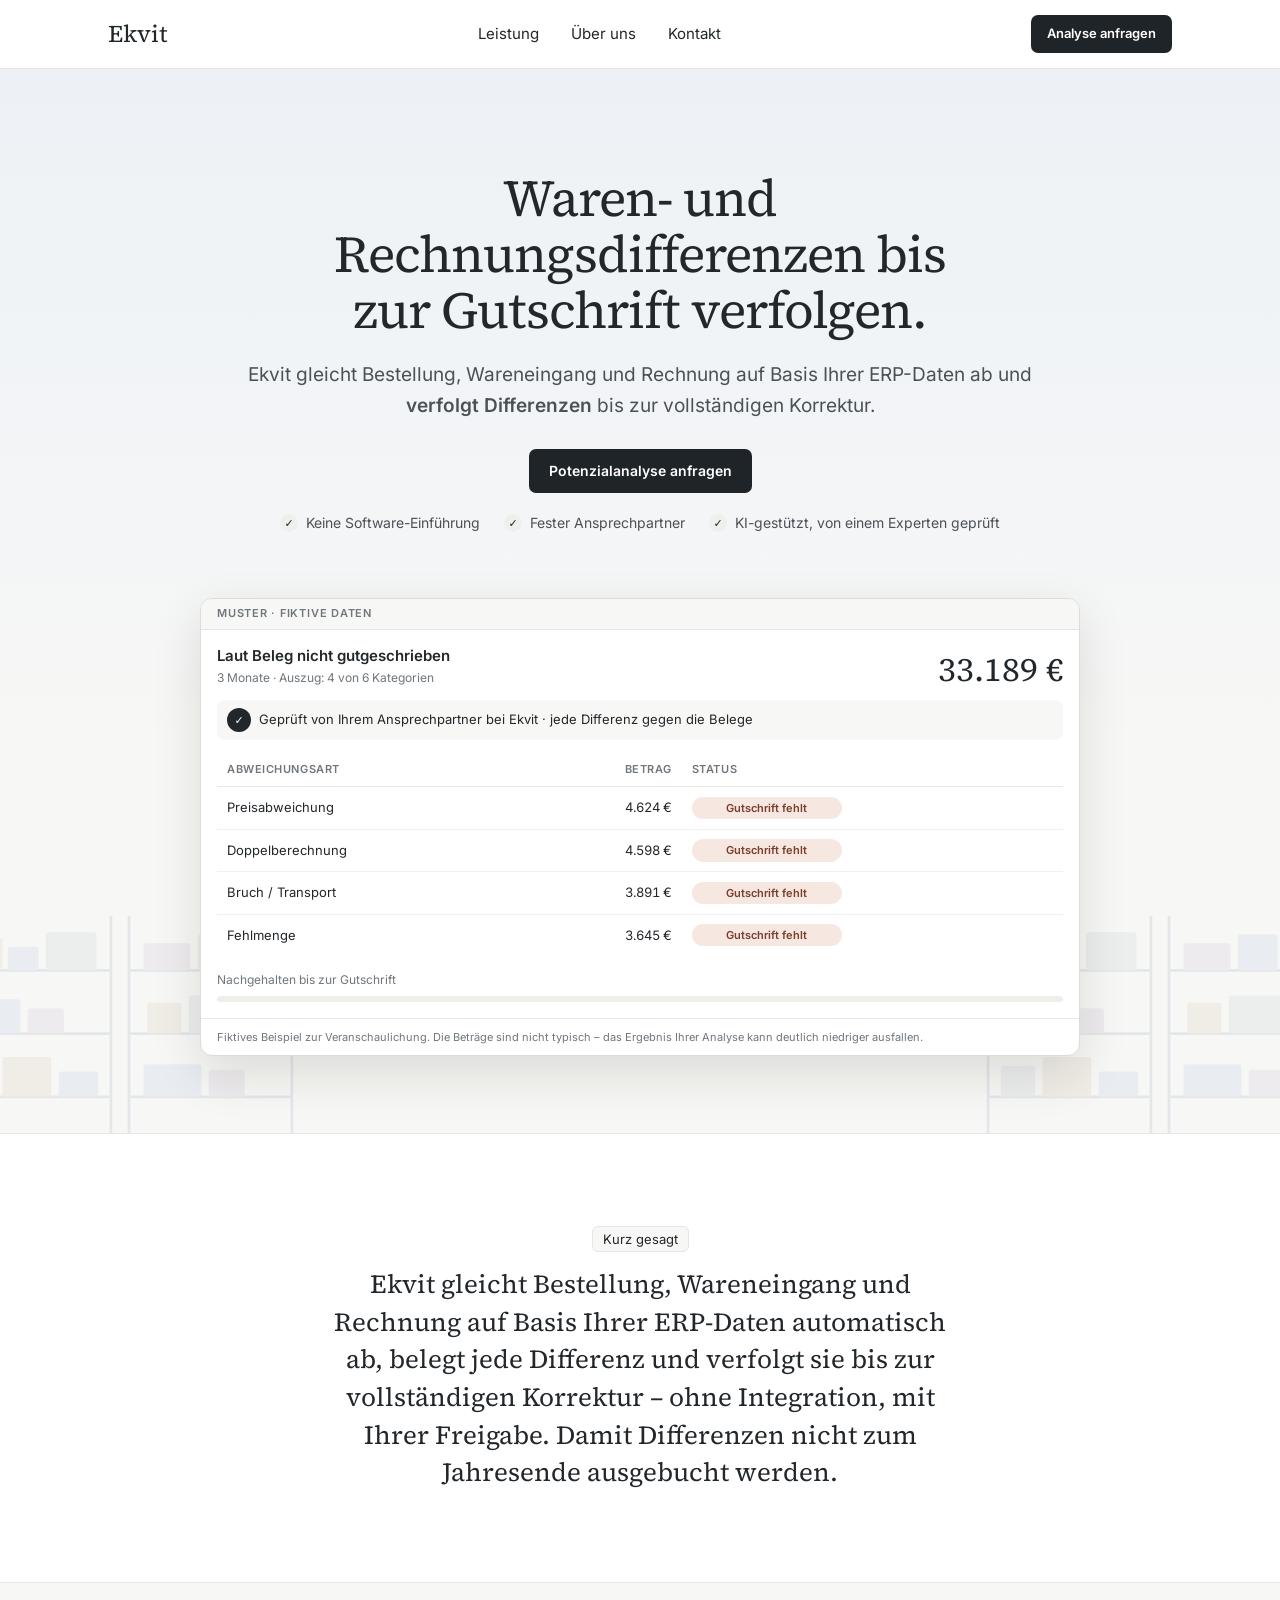
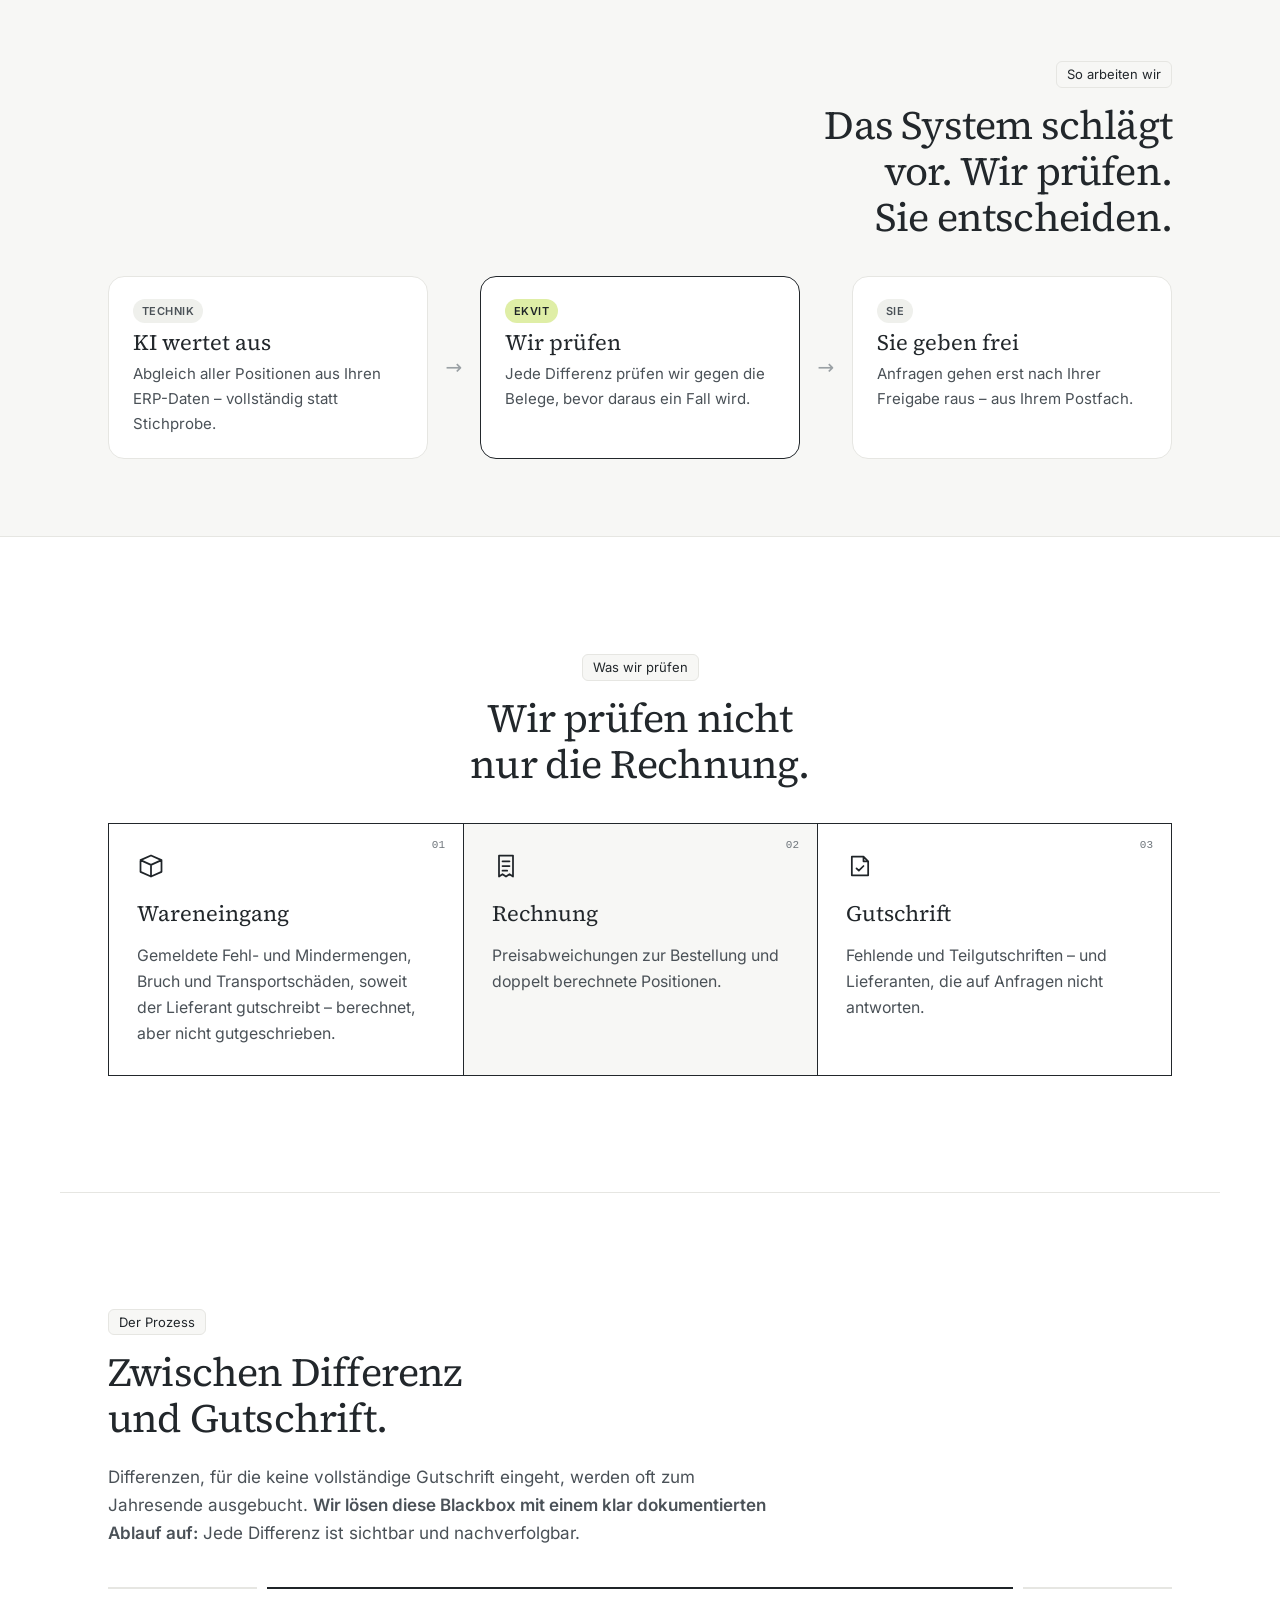
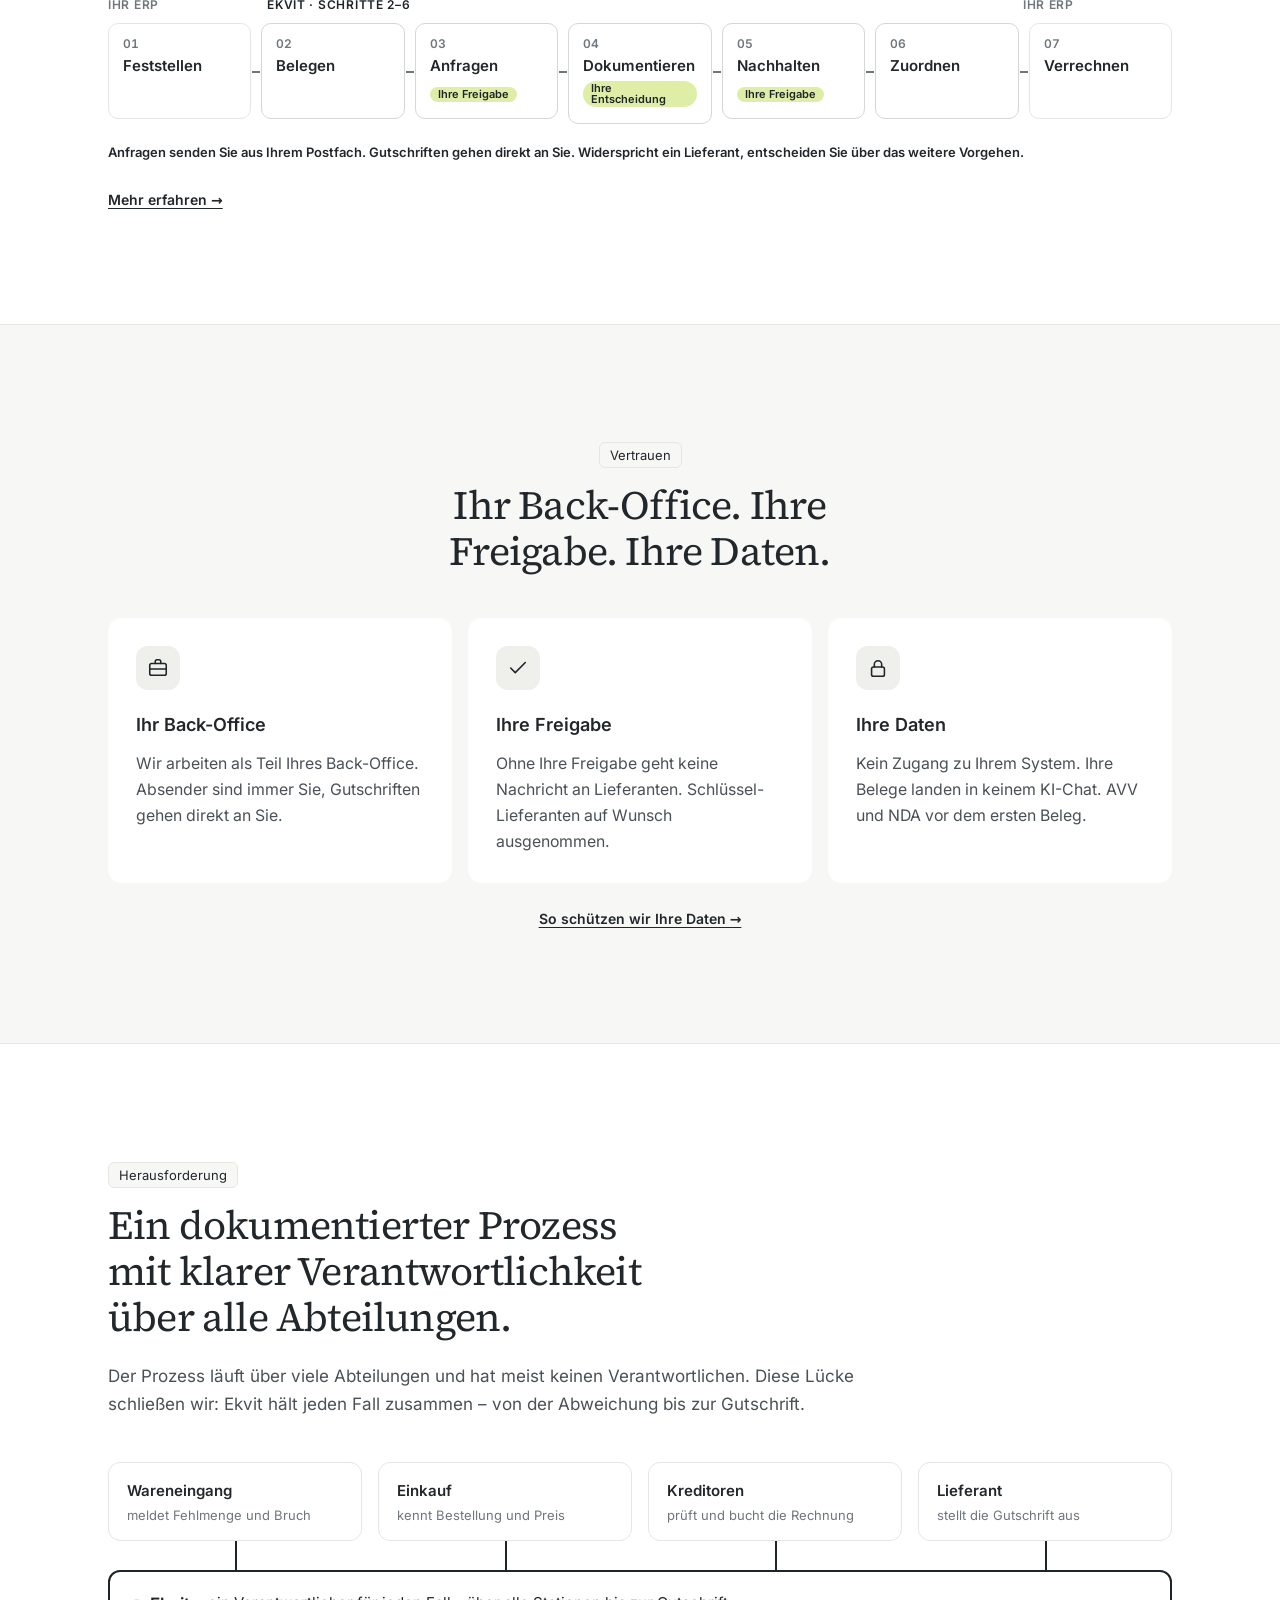
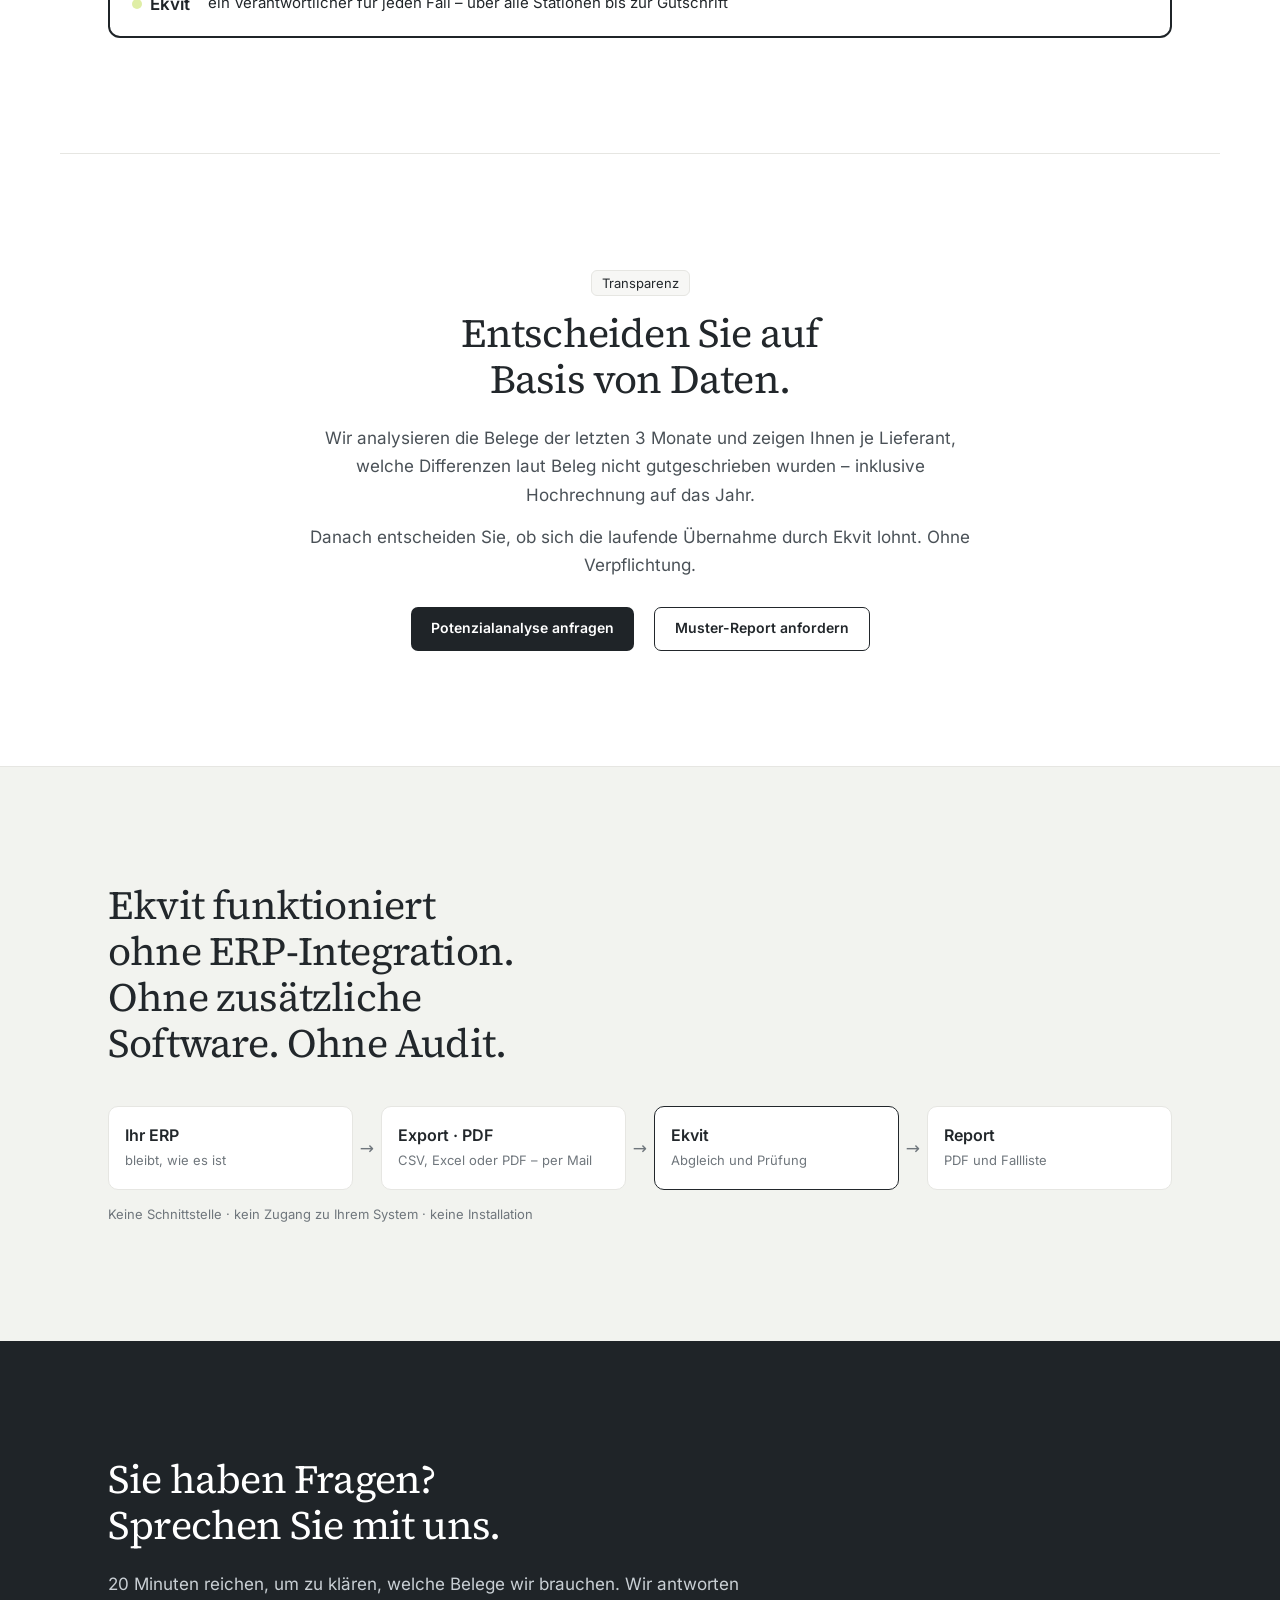
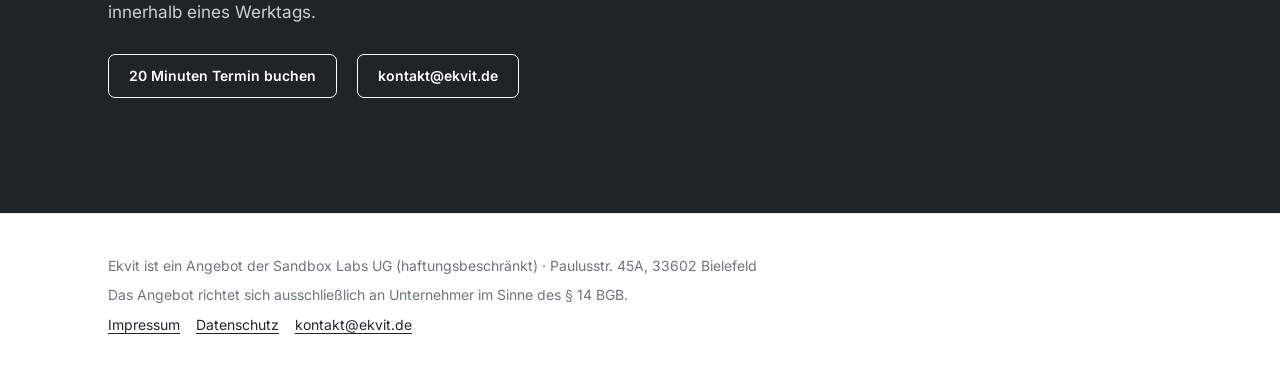
==== index.html @ 45a28a8a "Veröffentlichung F-2710-W1 (Quelle regress 69b928b)" ====
<!doctype html>
<html lang="de"><head><meta charset="utf-8"><meta name="viewport" content="width=device-width,initial-scale=1">
<title>Ekvit – Waren- und Rechnungsdifferenzen bis zur Gutschrift verfolgen</title><meta name="description" content="Service für Groß- und Fachhändler: Abgleich von Bestellung, Wareneingang und Rechnung auf Basis Ihrer ERP-Daten – jede Differenz geprüft und verfolgt bis zur vollständigen Korrektur."><meta name="robots" content="index, follow">
<!-- Website final (rg-43) · erzeugt von web/design_export.py aus dem Design-Canvas – nicht von Hand -->
<link rel="stylesheet" href="design.css"><link rel="stylesheet" href="seite-index.css">
</head><body>
<div class="seite">
<header class="kopf"><div class="breite kopf-innen"><a class="wortmarke"  aria-label="Ekvit Startseite" href="index.html">Ekvit</a><nav class="nav" aria-label="Hauptnavigation"><a href="produkt.html">Leistung</a><a href="ueber-uns.html">Über uns</a><a href="kontakt.html">Kontakt</a></nav><a class="k k--primaer k--klein" href="anfrage.html">Analyse anfragen</a></div></header>
<main>
<section class="hero zentriert mit-bild-unten"><div class="breite"><h1>Waren- und Rechnungsdifferenzen bis zur Gutschrift verfolgen.</h1><p class="lead">Ekvit gleicht Bestellung, Wareneingang und Rechnung auf Basis Ihrer ERP-Daten ab und <strong>verfolgt Differenzen</strong> bis zur vollständigen Korrektur.</p><div class="knoepfe"><a class="k k--primaer" href="anfrage.html">Potenzialanalyse anfragen</a></div><ul class="hero-haken"><li>Keine Software-Einführung</li><li>Fester Ansprechpartner</li><li>KI-gestützt, von einem Experten geprüft</li></ul></div><div class="breite"><div class="buehne-unten"><figure class="mu sa" aria-label="Animiertes Beispiel: gefundene Differenzen werden bis zur Gutschrift verfolgt (Muster, fiktive Daten)"><div class="mu-band">Muster · fiktive Daten</div><div class="mu-inhalt"><div class="mu-kopf"><div><strong>Laut Beleg nicht gutgeschrieben</strong><small>3 Monate · Auszug: 4 von 6 Kategorien</small></div><b class="mu-summe">33.189 €</b></div><p class="sa-team"><i aria-hidden="true">✓</i>Geprüft von Ihrem Ansprechpartner bei Ekvit · jede Differenz gegen die Belege</p><div class="mu-tab"><table><thead><tr><th>Abweichungsart</th><th class="z">Betrag</th><th>Status</th></tr></thead><tbody><tr><td>Preisabweichung</td><td class="z">4.624 €</td><td class="sa-st"><span class="pill pill--offen">Gutschrift fehlt</span><span class="pill pill--neutral sa-b1">angefragt</span><span class="pill pill--ok sa-c1">gutgeschrieben</span></td></tr><tr><td>Doppelberechnung</td><td class="z">4.598 €</td><td class="sa-st"><span class="pill pill--offen">Gutschrift fehlt</span><span class="pill pill--neutral sa-b2">angefragt</span><span class="pill pill--mittel sa-c2">Teilgutschrift</span></td></tr><tr><td>Bruch / Transport</td><td class="z">3.891 €</td><td class="sa-st"><span class="pill pill--offen">Gutschrift fehlt</span><span class="pill pill--neutral sa-b3">angefragt</span><span class="pill pill--ok sa-c3">gutgeschrieben</span></td></tr><tr><td>Fehlmenge</td><td class="z">3.645 €</td><td class="sa-st"><span class="pill pill--offen">Gutschrift fehlt</span><span class="pill pill--neutral sa-b4">angefragt</span><span class="pill pill--neutral sa-c4">Nachfrage läuft</span></td></tr></tbody></table></div><div class="sa-fort"><span class="sa-fort-l">Nachgehalten bis zur Gutschrift</span><div class="sa-balken" aria-hidden="true"><span></span></div></div></div><p class="mu-m">Fiktives Beispiel zur Veranschaulichung. Die Beträge sind nicht typisch – das Ergebnis Ihrer Analyse kann deutlich niedriger ausfallen.</p></figure></div></div></section>
<section class="sek sek--hell" id="kurz"><div class="breite kopf-mitte"><p class="eyebrow">Kurz gesagt</p><p class="satz-text">Ekvit gleicht Bestellung, Wareneingang und Rechnung auf Basis Ihrer ERP-Daten automatisch ab, belegt jede Differenz und verfolgt sie bis zur vollständigen Korrektur – ohne Integration, mit Ihrer Freigabe. Damit Differenzen nicht zum Jahresende ausgebucht werden.</p></div></section>

<section class="sek sek--grau" id="so-arbeiten"><div class="breite"><div class="kopf-rechts"><p class="eyebrow">So arbeiten wir</p><h2>Das System schlägt vor. Wir prüfen. Sie entscheiden.</h2></div><ol class="sw"><li class="sw-k"><span class="sw-tag">Technik</span><b>KI wertet aus</b><p>Abgleich aller Positionen aus Ihren ERP-Daten – vollständig statt Stichprobe.</p></li><li class="sw-pf" aria-hidden="true">→</li><li class="sw-k sw-k--team"><span class="sw-tag sw-tag--lime">Ekvit</span><b>Wir prüfen</b><p>Jede Differenz prüfen wir gegen die Belege, bevor daraus ein Fall wird.</p></li><li class="sw-pf" aria-hidden="true">→</li><li class="sw-k"><span class="sw-tag">Sie</span><b>Sie geben frei</b><p>Anfragen gehen erst nach Ihrer Freigabe raus – aus Ihrem Postfach.</p></li></ol></div></section>

<section class="sek sek--hell" id="leistungen"><div class="breite"><div class="kopf-mitte"><p class="eyebrow">Was wir prüfen</p><h2>Wir prüfen nicht nur die Rechnung.</h2></div><div class="karten karten--3 karten--raster"><div class="karte"><span class="k-code">01</span><svg class="k-icon" viewBox="0 0 24 24" aria-hidden="true" fill="none" stroke="currentColor" stroke-width="1.5" stroke-linejoin="round" stroke-linecap="round"><path d="M3 7l9-4 9 4v10l-9 4-9-4z M3 7l9 4 9-4 M12 11v10"></path></svg><h3>Wareneingang</h3><p>Gemeldete Fehl- und Mindermengen, Bruch und Transportschäden, soweit der Lieferant gutschreibt – berechnet, aber nicht gutgeschrieben.</p></div><div class="karte"><span class="k-code">02</span><svg class="k-icon" viewBox="0 0 24 24" aria-hidden="true" fill="none" stroke="currentColor" stroke-width="1.5" stroke-linejoin="round" stroke-linecap="round"><path d="M6 3h12v18l-3-2-3 2-3-2-3 2z M9 8h6 M9 12h6 M9 16h4"></path></svg><h3>Rechnung</h3><p>Preisabweichungen zur Bestellung und doppelt berechnete Positionen.</p></div><div class="karte"><span class="k-code">03</span><svg class="k-icon" viewBox="0 0 24 24" aria-hidden="true" fill="none" stroke="currentColor" stroke-width="1.5" stroke-linejoin="round" stroke-linecap="round"><path d="M5 4h10l4 4v12H5z M15 4v4h4 M9 14l2 2 4-4"></path></svg><h3>Gutschrift</h3><p>Fehlende und Teilgutschriften – und Lieferanten, die auf Anfragen nicht antworten.</p></div></div></div></section>

<section class="sek sek--hell" id="prozess"><div class="breite"><p class="eyebrow">Der Prozess</p><h2>Zwischen Differenz und Gutschrift.</h2><p class="text">Differenzen, für die keine vollständige Gutschrift eingeht, werden oft zum Jahresende ausgebucht. <strong>Wir lösen diese Blackbox mit einem klar dokumentierten Ablauf auf:</strong> Jede Differenz ist sichtbar und nachverfolgbar.</p><figure class="fluss" aria-label="Die 7 Schritte: Schritt 1 und 7 im ERP, Schritte 2 bis 6 bei Ekvit, Freigaben bei Ihnen"><div class="fl-spuren" aria-hidden="true"><span class="fl-sp-erp">Ihr ERP</span><span class="fl-sp-ekvit">Ekvit · Schritte 2–6</span><span class="fl-sp-erp">Ihr ERP</span></div><ol class="fl-liste"><li class="fl-schritt fl-erp"><div class="fl-box"><span class="fl-nr">01</span><b>Feststellen</b></div></li><li class="fl-schritt fl-ekvit"><div class="fl-box"><span class="fl-nr">02</span><b>Belegen</b></div></li><li class="fl-schritt fl-ekvit"><div class="fl-box"><span class="fl-nr">03</span><b>Anfragen</b><span class="fl-sie">Ihre Freigabe</span></div></li><li class="fl-schritt fl-ekvit"><div class="fl-box"><span class="fl-nr">04</span><b>Dokumentieren</b><span class="fl-sie">Ihre Entscheidung</span></div></li><li class="fl-schritt fl-ekvit"><div class="fl-box"><span class="fl-nr">05</span><b>Nachhalten</b><span class="fl-sie">Ihre Freigabe</span></div></li><li class="fl-schritt fl-ekvit"><div class="fl-box"><span class="fl-nr">06</span><b>Zuordnen</b></div></li><li class="fl-schritt fl-erp"><div class="fl-box"><span class="fl-nr">07</span><b>Verrechnen</b></div></li></ol><figcaption class="fl-fuss"><span>Anfragen senden Sie aus Ihrem Postfach. Gutschriften gehen direkt an Sie. Widerspricht ein Lieferant, entscheiden Sie über das weitere Vorgehen.</span></figcaption></figure><div class="knoepfe"><a class="k k--text" href="produkt.html">Mehr erfahren →</a></div></div></section>

<section class="sek sek--grau" id="vertrauen"><div class="breite"><div class="kopf-mitte"><p class="eyebrow">Vertrauen</p><h2>Ihr Back-Office. Ihre Freigabe. Ihre Daten.</h2></div><div class="karten karten--3"><div class="karte"><span class="v-icon"><svg width="22" height="22" viewBox="0 0 24 24" fill="none" stroke="#1F2428" stroke-width="1.7" stroke-linecap="round" stroke-linejoin="round" aria-hidden="true"><rect x="3" y="7" width="18" height="13" rx="2"></rect><path d="M9 7V5a2 2 0 0 1 2-2h2a2 2 0 0 1 2 2v2"></path><path d="M3 13h18"></path></svg></span><h3>Ihr Back-Office</h3><p>Wir arbeiten als Teil Ihres Back-Office. Absender sind immer Sie, Gutschriften gehen direkt an Sie.</p></div><div class="karte"><span class="v-icon"><svg width="22" height="22" viewBox="0 0 24 24" fill="none" stroke="#1F2428" stroke-width="1.7" stroke-linecap="round" stroke-linejoin="round" aria-hidden="true"><path d="M20 6L9 17l-5-5"></path></svg></span><h3>Ihre Freigabe</h3><p>Ohne Ihre Freigabe geht keine Nachricht an Lieferanten. Schlüssel-Lieferanten auf Wunsch ausgenommen.</p></div><div class="karte"><span class="v-icon"><svg width="22" height="22" viewBox="0 0 24 24" fill="none" stroke="#1F2428" stroke-width="1.7" stroke-linecap="round" stroke-linejoin="round" aria-hidden="true"><rect x="5" y="11" width="14" height="10" rx="2"></rect><path d="M8 11V8a4 4 0 0 1 8 0v3"></path></svg></span><h3>Ihre Daten</h3><p>Kein Zugang zu Ihrem System. Ihre Belege landen in keinem KI-Chat. AVV und NDA vor dem ersten Beleg.</p></div></div><div class="knoepfe"><a class="k k--text" href="produkt.html#daten">So schützen wir Ihre Daten →</a></div></div></section>

<section class="sek sek--hell" id="ownership"><div class="breite"><p class="eyebrow">Herausforderung</p><h2>Ein dokumentierter Prozess mit klarer Verantwortlichkeit über alle Abteilungen.</h2><p class="text">Der Prozess läuft über viele Abteilungen und hat meist keinen Verantwortlichen. Diese Lücke schließen wir: Ekvit hält jeden Fall zusammen – von der Abweichung bis zur Gutschrift.</p><figure class="ow2" aria-label="Wareneingang, Einkauf, Kreditoren und Lieferant, verbunden durch Ekvit"><ol class="ow2-stationen"><li><b>Wareneingang</b><span>meldet Fehlmenge und Bruch</span></li><li><b>Einkauf</b><span>kennt Bestellung und Preis</span></li><li><b>Kreditoren</b><span>prüft und bucht die Rechnung</span></li><li><b>Lieferant</b><span>stellt die Gutschrift aus</span></li></ol><div class="ow2-ekvit"><b>Ekvit</b><span>ein Verantwortlicher für jeden Fall – über alle Stationen bis zur Gutschrift</span></div></figure></div></section>

<section class="sek sek--hell" id="daten-entscheiden"><div class="breite"><div class="kopf-mitte"><p class="eyebrow">Transparenz</p><h2>Entscheiden Sie auf Basis von Daten.</h2><p class="text">Wir analysieren die Belege der letzten 3 Monate und zeigen Ihnen je Lieferant, welche Differenzen laut Beleg nicht gutgeschrieben wurden – inklusive Hochrechnung auf das Jahr.</p><p class="text">Danach entscheiden Sie, ob sich die laufende Übernahme durch Ekvit lohnt. Ohne Verpflichtung.</p><div class="knoepfe"><a class="k k--primaer" href="anfrage.html">Potenzialanalyse anfragen</a><a class="k k--sekundaer" href="produkt.html#musterreport">Muster-Report anfordern</a></div></div></div></section>

<section class="sek sek--akzent" id="ohne"><div class="breite"><h2>Ekvit funktioniert ohne ERP-Integration. Ohne zusätzliche Software. Ohne Audit.</h2><figure class="export" aria-label="Ablauf ohne Integration: ERP, Export, Ekvit, Report"><ol class="ex-liste"><li class="ex-knoten"><b>Ihr ERP</b><span>bleibt, wie es ist</span></li><li class="ex-knoten"><b>Export · PDF</b><span>CSV, Excel oder PDF – per Mail</span></li><li class="ex-knoten ex-ekvit"><b>Ekvit</b><span>Abgleich und Prüfung</span></li><li class="ex-knoten"><b>Report</b><span>PDF und Fallliste</span></li></ol><figcaption class="ex-fuss">Keine Schnittstelle · kein Zugang zu Ihrem System · keine Installation</figcaption></figure></div></section>

<section class="sek sek--dunkel" id="fragen"><div class="breite"><h2>Sie haben Fragen? Sprechen Sie mit uns.</h2><p class="text">20 Minuten reichen, um zu klären, welche Belege wir brauchen. Wir antworten innerhalb eines Werktags.</p><div class="knoepfe"><a class="k k--sekundaer" href="https://calendar.google.com/calendar/appointments/schedules/AcZssZ3uC3ZN68b54OTryNrmzPk_sXQylWdUmdG-zb9akarQ4tVUUO0o4DSS9LZmssKKbKJH_wtVUMwU" target="_blank" rel="noopener">20 Minuten Termin buchen</a><a class="k k--sekundaer" href="mailto:kontakt@ekvit.de">kontakt@ekvit.de</a></div></div></section>
</main>
<footer class="fuss"><div class="breite fuss-innen"><p>Ekvit ist ein Angebot der Sandbox Labs UG (haftungsbeschränkt) · Paulusstr. 45A, 33602 Bielefeld</p><p>Das Angebot richtet sich ausschließlich an Unternehmer im Sinne des § 14 BGB.</p><p class="fuss-links"><a href="impressum.html">Impressum</a><a href="datenschutz.html">Datenschutz</a><a href="mailto:kontakt@ekvit.de">kontakt@ekvit.de</a></p></div></footer>
</div>

</body></html>
---- design.css ----
/* rg-43 · Design-CSS der Website final = Canvas „Ekvit Website v5“ (V99) · Schriften lokal */
@font-face{font-family:"Inter";font-style:normal;font-weight:400;font-display:swap;src:url(schriften/inter-latin-400-normal.woff2) format("woff2")}
@font-face{font-family:"Inter";font-style:normal;font-weight:600;font-display:swap;src:url(schriften/inter-latin-600-normal.woff2) format("woff2")}
@font-face{font-family:"Source Serif 4";font-style:normal;font-weight:400;font-display:swap;src:url(schriften/source-serif-4-latin-400-normal.woff2) format("woff2")}
:root{
  --tinte:#22272B;--text:#4A5157;--leise:#6F767C;--linie:#E6E6E2;--weiss:#FFFFFF;--grund-2:#F7F7F5;--grund-3:#F2F3EF;--dunkel:#1F2428;
  --gruen:#2B6E47;--gruen-hover:#205536;--gruen-hell:#E9F2EC;--lime:#C9EE4A;
  --ok:#2F6B4F;--ok-bg:#E2F0E8;--mittel:#8A5A12;--mittel-bg:#F7EEDC;--offen:#7A3F2C;--offen-bg:#F6E7E1;
  --serif:"Source Serif 4","Source Serif Pro",Georgia,"Times New Roman",serif;
  --sans:"Inter",system-ui,-apple-system,"Segoe UI",Roboto,Arial,sans-serif;
  --h1:clamp(2.25rem,1.4rem + 2.8vw,3.6rem);--h2:clamp(1.75rem,1.3rem + 1.6vw,2.5rem);
  --breite:1160px;--rand:clamp(20px,5vw,48px);--sektion:clamp(72px,9vw,120px);--radius:12px;
}
*,*::before,*::after{box-sizing:border-box}
.seite{background:var(--weiss);color:var(--text);font:400 1.0625rem/1.65 var(--sans);overflow-wrap:break-word}
.seite a{color:var(--tinte);text-underline-offset:3px}
.seite a:focus-visible,.seite summary:focus-visible{outline:2px solid var(--gruen);outline-offset:3px;border-radius:4px}
.seite h1,.seite h2{font-family:var(--serif);font-weight:400;color:var(--tinte);letter-spacing:-.02em;line-height:1.08;margin:0 0 22px;text-wrap:balance}
.seite h1{font-size:var(--h1);max-width:16ch}.seite h2{font-size:var(--h2);max-width:22ch;line-height:1.15}
.seite h3{font:600 1.0625rem/1.4 var(--sans);color:var(--tinte);margin:0 0 6px}
.seite p{margin:0 0 14px}
.breite{max-width:var(--breite);margin:0 auto;padding-inline:var(--rand)}
.lead{font-size:1.1875rem;line-height:1.6;max-width:48ch;color:var(--text)}
.text{max-width:60ch}
.eyebrow{display:inline-block;font:500 .8125rem/1.4 var(--sans);color:var(--tinte);background:var(--grund-2);border:1px solid var(--linie);border-radius:6px;padding:3px 10px;margin-bottom:18px}
.kopf{position:sticky;top:0;z-index:10;background:rgba(255,255,255,.97);border-bottom:1px solid var(--linie)}
.kopf-innen{display:flex;align-items:center;gap:28px;min-height:68px}
.seite .wortmarke{font:400 1.5rem/1 var(--serif);color:var(--tinte);text-decoration:none}
.nav{display:flex;gap:32px;margin-inline:auto;font-size:.9375rem}
.seite .nav a{color:var(--tinte);text-decoration:none}.seite .nav a:hover,.seite .nav a[aria-current]{text-decoration:underline}
.knoepfe{display:flex;flex-wrap:wrap;gap:12px 20px;align-items:center;margin-top:28px}
.seite .k{display:inline-flex;align-items:center;justify-content:center;min-height:48px;padding:0 24px;border-radius:7px;font:600 .9375rem/1.2 var(--sans);text-decoration:none;text-align:center}
.seite .k--primaer{background:var(--gruen);color:#FFFFFF}.seite .k--primaer:hover{background:var(--gruen-hover)}
.seite .k--sekundaer{border:1px solid var(--tinte);color:var(--tinte);background:transparent}.seite .k--sekundaer:hover{background:var(--grund-2)}
.seite .k--text{min-height:auto;padding:0;color:var(--tinte);text-decoration:underline}
.seite .k--klein{min-height:38px;padding:0 16px;font-size:.8125rem}
.hero{padding-block:clamp(56px,8vw,104px) clamp(56px,7vw,96px)}
.hero.zentriert{text-align:center}.hero.zentriert h1,.hero.zentriert .lead{margin-inline:auto}
.zwei{display:grid;grid-template-columns:minmax(0,1fr) minmax(0,1.05fr);gap:clamp(28px,5vw,64px);align-items:center}
.spalte-text,.spalte-bild{min-width:0}
.sek{padding-block:var(--sektion);border-top:1px solid var(--linie)}
.sek--grau{background:var(--grund-2)}
.sek--akzent{background:var(--grund-3)}
.sek--dunkel{background:var(--dunkel);color:#C9CFD4;border-top:0}
.seite .sek--dunkel h2,.seite .sek--dunkel h3,.seite .sek--dunkel a{color:#FFFFFF}
.seite .sek--dunkel .k--sekundaer{border-color:#FFFFFF;color:#FFFFFF}
.sek--dunkel .eyebrow{background:transparent;border-color:rgba(255,255,255,.25);color:#FFFFFF}
.punkte{list-style:none;padding:0;margin:20px 0 0;max-width:72ch}
.punkte li{padding:12px 0;border-top:1px solid var(--linie)}.punkte li:last-child{border-bottom:1px solid var(--linie)}
.karten{display:grid;gap:20px;margin-top:36px}
@media (min-width:760px){.karten--2{grid-template-columns:repeat(2,1fr)}.karten--3{grid-template-columns:repeat(3,1fr)}}
.karte{background:var(--weiss);border:1px solid var(--linie);border-radius:var(--radius);padding:24px;display:grid;gap:4px;align-content:start}
.seite .karte p{margin:0;font-size:.9875rem}
.sek--akzent .karte{background:transparent;border:0;border-top:2px solid var(--tinte);border-radius:0;padding:18px 0 0}
.seite .sek--akzent .karte h3{font:400 1.375rem/1.25 var(--serif)}
.faq{margin-top:28px;border-top:1px solid var(--linie);max-width:80ch}
.faq details{border-bottom:1px solid var(--linie);padding:16px 0}
.faq summary{cursor:pointer;list-style:none;font-weight:600;color:var(--tinte);padding-right:32px;position:relative}
.faq summary::-webkit-details-marker{display:none}
.faq summary::after{content:"+";position:absolute;right:0;top:-2px;font-weight:400;font-size:1.25rem}
.faq details[open] summary::after{content:"–"}
.seite .faq details p{margin:10px 0 0}
.tab{margin-top:32px;overflow-x:auto;background:var(--weiss);border:1px solid var(--linie);border-radius:var(--radius)}
.tab table{width:100%;min-width:680px;border-collapse:collapse;font-size:.9375rem}
.tab th,.tab td{padding:12px 16px;text-align:left;border-bottom:1px solid var(--linie);vertical-align:top}
.tab thead th{font-size:.75rem;letter-spacing:.05em;text-transform:uppercase;color:var(--leise);font-weight:600}
.tab tbody tr:last-child td{border-bottom:0;background:var(--gruen-hell);color:var(--tinte);font-weight:600}
.tab td:first-child{font-weight:600;color:var(--tinte)}
.tab+.punkte li{border:0;font-size:.875rem;color:var(--leise)}
.tab--daten tbody tr:last-child td{background:transparent;font-weight:400}
.tab--daten td:first-child{width:28%}
.mu{margin:0;background:var(--weiss);border:1px solid #DCDCD7;border-radius:var(--radius);box-shadow:0 18px 50px rgba(25,25,20,.12);overflow:hidden}
.mu-band{background:var(--grund-2);border-bottom:1px solid var(--linie);padding:7px 16px;font:600 .6875rem/1.4 var(--sans);letter-spacing:.07em;text-transform:uppercase;color:var(--leise)}
.mu-inhalt{padding:16px;display:grid;gap:12px;font-size:.875rem}
.seite .mu-m{margin:0;padding:10px 16px;border-top:1px solid var(--linie);font-size:.6875rem;line-height:1.5;color:var(--leise)}
.mu-kopf{display:flex;justify-content:space-between;align-items:flex-end;gap:12px;flex-wrap:wrap}
.mu-kopf strong{display:block;font:600 .9375rem/1.3 var(--sans);color:var(--tinte)}
.mu-kopf small{color:var(--leise);font-size:.75rem}
.mu-summe{font:400 2.1rem/1.1 var(--serif);color:var(--tinte);font-variant-numeric:tabular-nums}
.mu-tab{overflow-x:auto}
.mu table{width:100%;border-collapse:collapse;font-size:.8125rem}
.mu th{text-align:left;font-weight:600;color:var(--leise);font-size:.6875rem;letter-spacing:.05em;text-transform:uppercase;padding:8px 10px;border-bottom:1px solid var(--linie)}
.mu td{padding:10px;border-bottom:1px solid #F0F0EE;color:var(--tinte)}
.mu tr:last-child td{border-bottom:0}
.mu .z{text-align:right;font-variant-numeric:tabular-nums;white-space:nowrap}
.seite .mu-notiz{margin:0;font-size:.75rem;color:var(--leise)}
.seite .mu-quelle{margin:0;display:flex;flex-wrap:wrap;gap:6px}
.pill{display:inline-block;padding:2px 8px;border-radius:999px;font-size:.6875rem;font-weight:600;white-space:nowrap}
.pill--ok{background:var(--ok-bg);color:var(--ok)}.pill--mittel{background:var(--mittel-bg);color:var(--mittel)}
.pill--offen{background:var(--offen-bg);color:var(--offen)}.pill--neutral{background:#F0F0ED;color:var(--text)}
.mu-mail{display:grid;gap:10px}.seite .mu-mail p{margin:0}
.mu-mail-kopf{display:grid;gap:2px;border-bottom:1px solid var(--linie);padding-bottom:10px}
.mu-mail-kopf span{font-size:.6875rem;color:var(--leise);text-transform:uppercase;letter-spacing:.05em}.mu-mail-kopf b{color:var(--tinte)}
.mu-knoepfe{display:flex;gap:8px}.mu-k{border:1px solid var(--tinte);border-radius:6px;padding:3px 14px;font-weight:600;color:var(--tinte)}.mu-k--ja{background:var(--tinte);color:#fff}
.mu-dl{margin:0;display:grid;gap:8px}.mu-dl div{display:flex;justify-content:space-between;gap:12px;border-bottom:1px solid var(--linie);padding-bottom:8px}
.mu-dl div:last-child{border-bottom:0}.mu-dl dt{color:var(--leise)}.mu-dl dd{margin:0;color:var(--tinte);font-weight:600}
.mu-zeit{list-style:none;margin:0;padding:0 0 0 18px;border-left:2px solid var(--linie);display:grid;gap:12px}
.mu-zeit li{position:relative;display:grid;gap:2px}.mu-zeit li::before{content:"";position:absolute;left:-25px;top:6px;width:10px;height:10px;border-radius:50%;background:var(--tinte)}
.mu-zeit li:last-child::before{background:var(--lime);box-shadow:0 0 0 1px var(--tinte)}
.mu-zeit b{font-size:.75rem;color:var(--leise)}.mu-zeit span{color:var(--tinte)}
.mu-zeile{display:flex;justify-content:space-between;align-items:center;gap:12px;flex-wrap:wrap;color:var(--tinte)}
.mu-kpis{display:grid;grid-template-columns:repeat(3,minmax(0,1fr));gap:8px}
.mu-kpi{border:1px solid var(--linie);border-radius:8px;padding:10px 12px;display:grid;gap:2px}
.mu-kpi b{font:400 1.5rem/1.1 var(--serif);color:var(--tinte);font-variant-numeric:tabular-nums}.mu-kpi span{font-size:.75rem;color:var(--leise)}
.hero.mit-bild-unten{padding-bottom:0;background:linear-gradient(180deg,var(--weiss) 0%,var(--weiss) 55%,var(--grund-2) 55%,var(--grund-2) 100%)}
.seite .hero.mit-bild-unten h1{max-width:24ch;margin-inline:auto;font-size:clamp(2.1rem,1.3rem + 2.4vw,3.3rem)}
.hero.mit-bild-unten .lead{margin-inline:auto}
.hero.mit-bild-unten .knoepfe{justify-content:center}
.buehne-unten{margin:clamp(40px,6vw,64px) auto 0;max-width:980px;text-align:left;padding-bottom:clamp(48px,6vw,80px)}
.hero--akzent{background:radial-gradient(ellipse 70% 90% at 50% 0%,var(--gruen-hell) 0%,var(--weiss) 70%)}
.report-callouts{display:grid;grid-template-columns:minmax(0,1.6fr) minmax(0,1fr);gap:20px;align-items:center}
.pin{display:inline-grid;place-items:center;width:20px;height:20px;border-radius:50%;background:var(--tinte);color:#fff;font:600 .6875rem/1 var(--sans);margin-right:8px;flex:none;vertical-align:1px}
.callouts{list-style:none;margin:0;padding:0;display:grid;gap:12px}
.callouts li{display:flex;align-items:flex-start;gap:4px;background:var(--weiss);border:1px solid var(--linie);border-radius:10px;padding:12px 14px;font-size:.875rem;color:var(--tinte);box-shadow:0 6px 18px rgba(25,25,20,.06)}
.fluss{margin:44px 0 0}
.fl-spuren{display:grid;grid-template-columns:1fr 5fr 1fr;gap:10px;margin-bottom:10px;font:600 .75rem/1.3 var(--sans);letter-spacing:.06em;text-transform:uppercase;color:var(--leise)}
.fl-spuren span{border-top:2px solid var(--linie);padding-top:8px}
.fl-spuren .fl-sp-ekvit{border-top-color:var(--gruen);color:var(--gruen)}
.fl-liste{list-style:none;margin:0;padding:0;display:grid;grid-template-columns:repeat(7,minmax(0,1fr));gap:10px}
.fl-schritt{position:relative;display:grid;gap:6px;align-content:start;background:var(--weiss);border:1px solid var(--linie);border-radius:10px;padding:14px 12px 16px;min-height:150px}
.fl-schritt.fl-ekvit{border-color:#C9D9CF;background:#FBFDFB}
.fl-schritt:not(:last-child)::after{content:"";position:absolute;right:-9px;top:28px;width:8px;height:2px;background:var(--leise)}
.fl-nr{font:600 .75rem/1 var(--sans);color:var(--leise);font-variant-numeric:tabular-nums}
.fl-schritt b{font:600 .9375rem/1.3 var(--sans);color:var(--tinte)}
.fl-detail{font-size:.8125rem;line-height:1.4;color:var(--text)}
.fl-sie{justify-self:start;margin-top:4px;font:600 .6875rem/1 var(--sans);color:var(--gruen);border:1px solid var(--gruen);border-radius:999px;padding:4px 8px}
.fl-fuss{display:flex;flex-wrap:wrap;justify-content:space-between;gap:8px 24px;margin-top:14px;font-size:.8125rem;color:var(--leise)}
.fl-fuss span:last-child{color:var(--tinte);font-weight:600}
.karten--raster{gap:0;border:1px solid var(--tinte);border-radius:0}
.karten--raster .karte{border:0;border-radius:0;background:var(--weiss);padding:28px;min-height:220px;position:relative;gap:10px}
.karten--raster .karte+.karte{border-left:1px solid var(--tinte)}
.karten--raster .karte:nth-child(2){background:var(--grund-2)}
.seite .karten--raster .karte h3{font:400 1.375rem/1.25 var(--serif)}
.k-code{position:absolute;top:16px;right:18px;font:500 .6875rem/1 ui-monospace,SFMono-Regular,Menlo,monospace;color:var(--leise)}
.k-icon{width:28px;height:28px;color:var(--gruen);margin-bottom:10px}
.export{margin:40px 0 0}
.ex-liste{list-style:none;margin:0;padding:0;display:grid;grid-template-columns:repeat(4,minmax(0,1fr));gap:28px}
.ex-knoten{position:relative;display:grid;gap:4px;background:var(--weiss);border:1px solid var(--linie);border-radius:10px;padding:18px 16px}
.ex-knoten b{font:600 1rem/1.3 var(--sans);color:var(--tinte)}.ex-knoten span{font-size:.8125rem;color:var(--leise)}
.ex-knoten.ex-ekvit{border-color:var(--tinte)}
.ex-knoten:not(:last-child)::after{content:"→";position:absolute;right:-22px;top:50%;transform:translateY(-50%);color:var(--leise)}
.ex-fuss{margin-top:14px;font-size:.8125rem;color:var(--leise)}
.owner{margin:36px 0 0;display:grid;gap:18px;justify-items:center}
.os-liste{list-style:none;margin:0;padding:0;display:grid;grid-template-columns:repeat(4,minmax(0,1fr));gap:0;width:100%;position:relative}
.os-liste::before{content:"";position:absolute;left:12.5%;right:12.5%;top:50%;border-top:1px dashed var(--leise)}
.os-station{position:relative;justify-self:center;background:var(--weiss);border:1px solid var(--linie);border-radius:999px;padding:10px 18px;font:600 .875rem/1.2 var(--sans);color:var(--tinte)}
.os-leer{border:1px dashed var(--leise);border-radius:999px;padding:8px 18px;font-size:.8125rem;color:var(--leise)}
@media (min-width:760px){.spalte-text .karten--3{grid-template-columns:1fr}}
.spalte-text .karte{padding:16px 18px}
.st-liste{list-style:none;margin:40px 0 0;padding:0;display:grid;gap:28px}
.st-schritt{border-top:1px solid var(--linie);padding-top:24px;display:grid;grid-template-columns:minmax(0,.85fr) minmax(0,1.15fr);gap:40px;align-items:start}
.st-kopf{display:flex;align-items:center;gap:12px;margin-bottom:6px}
.seite .st-schritt .schritt-titel{font:400 1.5rem/1.25 var(--serif);color:var(--tinte);margin:0 0 8px}
.seite .st-schritt p{max-width:44ch;margin:0}
.schritt-nr{width:34px;height:34px;border-radius:50%;display:grid;place-items:center;border:1px solid var(--linie);font:600 .875rem/1 var(--sans);color:var(--tinte)}
.st-schritt.ist-ekvit .schritt-nr{background:var(--tinte);color:#fff;border-color:var(--tinte)}
.schritt-wer{font-size:.8125rem;color:var(--leise)}
.zitat{margin:32px auto 0;max-width:44ch;font:400 clamp(1.25rem,1rem + 1vw,1.625rem)/1.45 var(--serif);color:var(--tinte)}
.seite .zitat p{margin:0 0 14px}.zitat footer{font:400 .875rem/1.4 var(--sans);color:var(--leise)}
.foto{margin:0;display:grid;gap:12px;justify-items:center;text-align:center}
.foto-platz{width:200px;max-width:100%;aspect-ratio:3/4;border-radius:var(--radius);background:var(--grund-3);border:1px solid var(--linie);display:grid;place-items:center;font:400 2.5rem/1 var(--serif);color:var(--tinte)}
.foto figcaption{display:grid;gap:2px;font-size:.875rem}.foto strong{color:var(--tinte)}
.form-karte{margin-top:24px;background:var(--weiss);border:1px solid var(--linie);border-radius:var(--radius);padding:24px;max-width:520px}
.form-felder{list-style:none;margin:0;padding:0;display:grid;gap:8px}
.form-felder li{border:1px solid var(--linie);border-radius:7px;padding:11px 12px;color:var(--leise);font-size:.875rem}
.seite .klein{font-size:.8125rem;color:var(--leise);margin:12px 0 0}
.fuss{border-top:1px solid var(--linie);padding:40px 0;font-size:.875rem;color:var(--leise)}
.seite .fuss-innen p{margin:0 0 6px}.fuss-links{display:flex;flex-wrap:wrap;gap:16px}
@media (max-width:899px){
  .zwei,.st-schritt{grid-template-columns:1fr}
  .report-callouts{grid-template-columns:1fr}
  .fl-spuren{display:none}.fl-liste{grid-template-columns:repeat(2,minmax(0,1fr))}.fl-schritt{min-height:0}.fl-schritt::after{display:none}
  .karten--raster .karte+.karte{border-left:0;border-top:1px solid var(--tinte)}
  .ex-liste,.os-liste{grid-template-columns:1fr 1fr}.ex-knoten::after,.os-liste::before{display:none}.os-liste{gap:8px}
}
@media (max-width:640px){
  .kopf-innen{flex-wrap:wrap;gap:6px 16px;padding-block:8px}
  .nav{order:3;width:100%;margin:0;gap:20px;overflow-x:auto;white-space:nowrap;padding-bottom:4px}
  .knoepfe .k{width:100%}
}

/* rg-43 Zusatz: Farbsystem V98 (schwarz + sanftes Lime, Josch 27.10.) für alle Design-Seiten */
.seite{--gruen:#1F2428;--gruen-hover:#000000;--gruen-hell:#EFF0EC;--ok:#1F2428;--ok-bg:#DFEEA6;--lime:#DFEEA6}
body{margin:0;background:#FFFFFF}
.seite .sek--dunkel .k--primaer{background:#FFFFFF;color:#1F2428}.seite .sek--dunkel .k--primaer:hover{background:#EFF0EC}
/* rg-44 Formulare (Muster-Report) */
.formular{display:grid;gap:14px}
.feld{display:grid;gap:6px;margin:0;padding:0;border:0;font-size:.875rem;color:var(--tinte)}
.feld legend{padding:0;margin-bottom:6px}.feld-titel{font-weight:600}.feld legend{font-weight:600}
.feld-opt{font-weight:400;color:var(--leise)}
.feld input:not([type=radio]),.feld select,.feld textarea{font:inherit;font-size:1rem;color:var(--tinte);background:var(--weiss);border:1px solid var(--linie);border-radius:7px;padding:11px 12px;width:100%;box-sizing:border-box}
.feld textarea{resize:vertical;min-height:96px}
.feld input:focus,.feld select:focus,.feld textarea:focus{outline:2px solid var(--tinte);outline-offset:1px;border-color:var(--tinte)}
.feld-wahl{display:flex;gap:10px;align-items:center;padding:4px 0;font-weight:400}
.formular .k{border:0;cursor:pointer;font:inherit;font-weight:600}.formular .k:disabled{opacity:.6;cursor:wait}
.hp{position:absolute;left:-9999px;width:1px;height:1px;overflow:hidden}
.form-ok,.form-fehler{border-radius:7px;padding:16px;font-size:.9375rem}
.form-ok{background:var(--ok-bg,#DFEEA6);color:var(--tinte)}.form-fehler{background:var(--grund-2);border:1px solid var(--linie);margin-top:12px}
.seite .form-karte .formular{margin:0}
.seite .klein{font-size:.8125rem;color:var(--leise);margin:12px 0 0}
/* R8: Muster-Tabellen auf dem Handy ohne abgeschnittene Status */
@media (max-width:600px){.seite .mu .pill{white-space:normal;text-align:center}}
---- seite-index.css ----
/* Canvas Main.dc.html */
body{margin:0;background:#FFFFFF}
.seite{--gruen:#1F2428;--gruen-hover:#000000;--gruen-hell:#EFF0EC;--ok:#1F2428;--ok-bg:#DFEEA6;--lime:#DFEEA6}
.seite .sek--dunkel .k--primaer{background:#FFFFFF;color:#1F2428}.seite .sek--dunkel .k--primaer:hover{background:#EFF0EC}
a{color:#22272B}a:hover{color:#1F2428}
/* Design v5 (Schrift, Abstände, Streifen) – Streifen jetzt je zwei Sections, Headlines wechseln links/mittig/rechts */
.sek--grau+.sek--grau,.sek--hell+.sek--hell{border-top:0;padding-top:0}
.kopf-mitte{text-align:center}
.seite .kopf-mitte h2,.kopf-mitte .text{margin-inline:auto}
.kopf-mitte+.knoepfe,.kopf-mitte .knoepfe{justify-content:center}
.kopf-rechts{text-align:right}
.seite .kopf-rechts h2,.kopf-rechts .text{margin-left:auto}
/* Hero-Animation Start: Status je Differenz wechselt von „fehlt“ über „angefragt“ zum Ergebnis (18 s Schleife) */
.sa{max-width:760px;margin:0 auto}
.sa-st{position:relative;height:30px;min-width:170px}
.sa-st .pill{position:absolute;left:10px;top:50%;transform:translateY(-50%);min-width:150px;text-align:center}
.sa-st .pill+.pill{opacity:0}
.sa-b1{animation:sab1 18s infinite}.sa-c1{animation:sac1 18s infinite}
.sa-b2{animation:sab2 18s infinite}.sa-c2{animation:sac2 18s infinite}
.sa-b3{animation:sab3 18s infinite}.sa-c3{animation:sac3 18s infinite}
.sa-b4{animation:sab4 18s infinite}.sa-c4{animation:sac4 18s infinite}
@keyframes sab1{0%,20%{opacity:0}23%,90%{opacity:1}96%,100%{opacity:0}}
@keyframes sab2{0%,25%{opacity:0}28%,90%{opacity:1}96%,100%{opacity:0}}
@keyframes sab3{0%,30%{opacity:0}33%,90%{opacity:1}96%,100%{opacity:0}}
@keyframes sab4{0%,35%{opacity:0}38%,90%{opacity:1}96%,100%{opacity:0}}
@keyframes sac1{0%,48%{opacity:0}51%,90%{opacity:1}96%,100%{opacity:0}}
@keyframes sac2{0%,55%{opacity:0}58%,90%{opacity:1}96%,100%{opacity:0}}
@keyframes sac3{0%,62%{opacity:0}65%,90%{opacity:1}96%,100%{opacity:0}}
@keyframes sac4{0%,69%{opacity:0}72%,90%{opacity:1}96%,100%{opacity:0}}
.sa-fort{display:grid;gap:6px;margin-top:2px}
.sa-fort-l{font-size:.75rem;color:#6F767C}
.sa-balken{height:6px;border-radius:3px;background:#EEEEEA;overflow:hidden}
.sa-balken span{display:block;height:100%;width:0;background:#1F2428;animation:sabar 18s infinite}
@keyframes sabar{0%,48%{width:0}51%,55%{width:25%}58%,62%{width:50%}65%,69%{width:75%}72%,90%{width:88%}96%,100%{width:0}}
@media (prefers-reduced-motion:reduce){.sa-st .pill+.pill,.sa-balken span{animation:none}.sa-st [class*="sa-c"]{opacity:1}.sa-balken span{width:88%}}
/* Service-Signal: Label, Häkchen, Team-Hinweis, So arbeiten wir */
.hero-haken{list-style:none;margin:18px 0 0;padding:0;display:flex;flex-wrap:wrap;justify-content:center;gap:8px 24px;font-size:.875rem;color:#4A5157}
.hero-haken li{display:inline-flex;align-items:center;gap:8px}
.hero-haken li::before{content:"✓";display:inline-grid;place-items:center;width:18px;height:18px;border-radius:50%;background:#EFF0EC;color:#1F2428;font-size:.6875rem;font-weight:700}
.seite .sa-team{display:flex;align-items:center;gap:8px;margin:0;font-size:.8125rem;color:#22272B;background:#F7F7F5;border-radius:8px;padding:8px 10px}
.sa-team i{font-style:normal;width:24px;height:24px;border-radius:50%;display:grid;place-items:center;background:#22272B;color:#FFFFFF;font-size:.6875rem;font-weight:700}
.seite #so-arbeiten{padding-block:clamp(48px,6vw,80px)}
.sw{list-style:none;margin:36px 0 0;padding:0;display:grid;grid-template-columns:minmax(0,1fr) 28px minmax(0,1fr) 28px minmax(0,1fr);gap:12px;align-items:stretch}
.sw-k{background:#FFFFFF;border:1px solid #E6E6E2;border-radius:16px;padding:22px 24px;display:grid;gap:6px;align-content:start}
.sw-k b{font:400 1.375rem/1.25 "Source Serif 4",Georgia,serif;color:#22272B}
.seite .sw-k p{margin:0;font-size:.9375rem}
.sw-k--team{border:1.5px solid #22272B}
.sw-tag{justify-self:start;font-size:.6875rem;font-weight:600;letter-spacing:.04em;text-transform:uppercase;color:#4A5157;background:#EFF0EC;border-radius:999px;padding:3px 9px}
.sw-tag--lime{background:#DFEEA6;color:#1F2428}
.sw-pf{align-self:center;text-align:center;font-size:1.25rem;color:#9AA0A4}
@media (max-width:899px){.sw{grid-template-columns:1fr}.sw-pf{transform:rotate(90deg)}}
/* Prozess-Grafik */
.fl-liste{grid-auto-rows:auto;row-gap:0}
.fl-schritt{display:grid;grid-row:span 3;grid-template-rows:subgrid;row-gap:12px;align-content:start;min-height:0;padding:0;background:transparent!important;border:0!important;border-radius:0}
.fl-box{display:flex;flex-direction:column;gap:6px;background:#FFFFFF;border:1px solid #E6E6E2;border-radius:10px;padding:14px 14px 16px;min-height:78px}
.fl-ekvit .fl-box{border-color:#D5D7D2;background:#FFFFFF}
.fl-detail{font-size:.8125rem;line-height:1.45;padding:0 4px;align-self:start}
.fl-sie{margin:0 4px;align-self:start;justify-self:start;background:#DFEEA6;color:#1F2428;border:0;font-weight:600}
.fl-schritt:not(:last-child)::after{top:39px}
/* Vertrauen (auf Grau: Karten weiß) */
#vertrauen .karten{gap:16px;margin-top:44px}
#vertrauen .karte{background:#FFFFFF;border:0;border-radius:14px;padding:28px;gap:8px}
#vertrauen .karte h3{font-size:1.125rem}
.v-icon{width:44px;height:44px;border-radius:12px;background:#EFF0EC;display:grid;place-items:center;margin-bottom:14px}
#vertrauen .knoepfe{justify-content:center}
.seite #ownership h2{max-width:34ch}
#ownership .text{max-width:72ch}
/* Herausforderung */
.ow2{margin:44px 0 0}
.ow2-stationen{list-style:none;margin:0;padding:0;display:grid;grid-template-columns:repeat(4,minmax(0,1fr));gap:16px}
.ow2-stationen li{position:relative;background:#FFFFFF;border:1px solid #E6E6E2;border-radius:12px;padding:16px 18px;display:grid;gap:2px}
.ow2-stationen b{color:#22272B;font-size:.9375rem}
.ow2-stationen span{font-size:.8125rem;line-height:1.4;color:#6F767C}
.ow2-stationen li::after{content:"";position:absolute;left:50%;bottom:-30px;height:29px;border-left:2px solid #1F2428}
.ow2-ekvit{margin-top:29px;background:#FFFFFF;border:2px solid #1F2428;border-radius:12px;padding:18px 22px;display:flex;gap:10px 18px;align-items:center;flex-wrap:wrap}
.ow2-ekvit b{color:#1F2428;font-size:1.0625rem;display:flex;align-items:center;gap:8px}
.ow2-ekvit b::before{content:"";width:10px;height:10px;border-radius:50%;background:#DFEEA6;box-shadow:none}
.ow2-ekvit span{color:#22272B;font-size:.9375rem}
@media (max-width:899px){
.kopf-rechts{text-align:left}.seite .kopf-rechts h2,.kopf-rechts .text{margin-left:0}#vertrauen .knoepfe{justify-content:flex-start}
.ow2-stationen{grid-template-columns:1fr 1fr}.ow2-stationen li::after{display:none}.ow2-ekvit{margin-top:16px}
}
/* R8 Feedback Josch 27.10. abends: mehr Luft zwischen gleichfarbigen Sections + feine Trennlinie, Knöpfe kleiner */
.seite .sek--grau+.sek--grau,.seite .sek--hell+.sek--hell{border-top:0;padding-top:var(--sektion);position:relative}
.seite .sek--grau+.sek--grau::before,.seite .sek--hell+.sek--hell::before{content:"";position:absolute;top:0;left:50%;transform:translateX(-50%);width:min(var(--breite),calc(100% - 2*var(--rand)));border-top:1px solid #E6E6E2}
.seite .k{min-height:44px;padding:0 20px;font-size:.875rem}
.seite .k--text{min-height:0;padding:0}
.seite .k--klein{min-height:38px;padding:0 16px;font-size:.8125rem}
/* Hero: leichter Farbton + angedeutetes Lager, Lead auf 2 Zeilen, Animation breiter */
.seite .hero.mit-bild-unten{background:url("data:image/svg+xml,<svg xmlns='http://www.w3.org/2000/svg' width='420' height='260' viewBox='0 0 420 260' opacity='.55'> <g fill='none' stroke='%23D3DAE2' stroke-width='3'><path d='M20 20v240M200 20v240M220 20v240M400 20v240'/><path d='M20 80h180M20 150h180M20 220h180M220 80h180M220 150h180M220 220h180'/></g> <g><rect x='34' y='44' width='46' height='36' rx='3' fill='%23ECE6DC'/><rect x='86' y='54' width='34' height='26' rx='3' fill='%23DFE6EE'/><rect x='128' y='38' width='56' height='42' rx='3' fill='%23E4E7EA'/> <rect x='40' y='112' width='60' height='38' rx='3' fill='%23DFE6EE'/><rect x='108' y='122' width='40' height='28' rx='3' fill='%23E8E3EA'/> <rect x='34' y='186' width='38' height='34' rx='3' fill='%23E4E7EA'/><rect x='80' y='176' width='54' height='44' rx='3' fill='%23ECE6DC'/><rect x='142' y='192' width='44' height='28' rx='3' fill='%23DFE6EE'/> <rect x='236' y='50' width='52' height='30' rx='3' fill='%23E8E3EA'/><rect x='296' y='40' width='44' height='40' rx='3' fill='%23DFE6EE'/> <rect x='240' y='116' width='38' height='34' rx='3' fill='%23ECE6DC'/><rect x='286' y='108' width='58' height='42' rx='3' fill='%23E4E7EA'/><rect x='350' y='124' width='36' height='26' rx='3' fill='%23DFE6EE'/> <rect x='236' y='184' width='64' height='36' rx='3' fill='%23DFE6EE'/><rect x='308' y='190' width='40' height='30' rx='3' fill='%23E8E3EA'/></g></svg>") left -70px bottom 0 / 380px auto no-repeat,url("data:image/svg+xml,<svg xmlns='http://www.w3.org/2000/svg' width='420' height='260' viewBox='0 0 420 260' opacity='.55'> <g fill='none' stroke='%23D3DAE2' stroke-width='3'><path d='M20 20v240M200 20v240M220 20v240M400 20v240'/><path d='M20 80h180M20 150h180M20 220h180M220 80h180M220 150h180M220 220h180'/></g> <g><rect x='34' y='44' width='46' height='36' rx='3' fill='%23ECE6DC'/><rect x='86' y='54' width='34' height='26' rx='3' fill='%23DFE6EE'/><rect x='128' y='38' width='56' height='42' rx='3' fill='%23E4E7EA'/> <rect x='40' y='112' width='60' height='38' rx='3' fill='%23DFE6EE'/><rect x='108' y='122' width='40' height='28' rx='3' fill='%23E8E3EA'/> <rect x='34' y='186' width='38' height='34' rx='3' fill='%23E4E7EA'/><rect x='80' y='176' width='54' height='44' rx='3' fill='%23ECE6DC'/><rect x='142' y='192' width='44' height='28' rx='3' fill='%23DFE6EE'/> <rect x='236' y='50' width='52' height='30' rx='3' fill='%23E8E3EA'/><rect x='296' y='40' width='44' height='40' rx='3' fill='%23DFE6EE'/> <rect x='240' y='116' width='38' height='34' rx='3' fill='%23ECE6DC'/><rect x='286' y='108' width='58' height='42' rx='3' fill='%23E4E7EA'/><rect x='350' y='124' width='36' height='26' rx='3' fill='%23DFE6EE'/> <rect x='236' y='184' width='64' height='36' rx='3' fill='%23DFE6EE'/><rect x='308' y='190' width='40' height='30' rx='3' fill='%23E8E3EA'/></g></svg>") right -70px bottom 0 / 380px auto no-repeat,linear-gradient(180deg,#EDF1F5 0%,#F3F5F7 40%,#F7F7F5 62%,#F7F7F5 100%)}
.seite .hero.mit-bild-unten .lead{max-width:860px}
.sa{max-width:880px}
@media (max-width:899px){.seite .hero.mit-bild-unten{background:linear-gradient(180deg,#EDF1F5 0%,#F7F7F5 60%)}}
@media (max-width:600px){.sa-st{min-width:112px}.sa-st .pill{left:0;min-width:0;font-size:.625rem;padding:2px 7px}}
/* Kurz gesagt: Kernsatz als eigene ruhige Section */
#kurz{padding-block:clamp(56px,7vw,96px)}
.seite .satz-text{font:400 clamp(1.25rem,1rem + .9vw,1.625rem)/1.45 "Source Serif 4",Georgia,serif;color:#22272B;max-width:46ch;margin:0 auto}
/* Prozess: nur Schritt + Rolle, Details auf der Leistungsseite */
#prozess .fl-schritt{grid-row:auto;grid-template-rows:none}
#prozess .fl-box{min-height:96px;justify-content:flex-start}
#prozess .fl-box .fl-sie{margin:auto 0 0;align-self:flex-start;font-size:.6875rem;padding:2px 8px;border-radius:999px}
#prozess .fl-schritt:not(:last-child)::after{top:48px}
#prozess .fluss{margin-top:40px}
#prozess .fl-fuss{margin-top:18px}
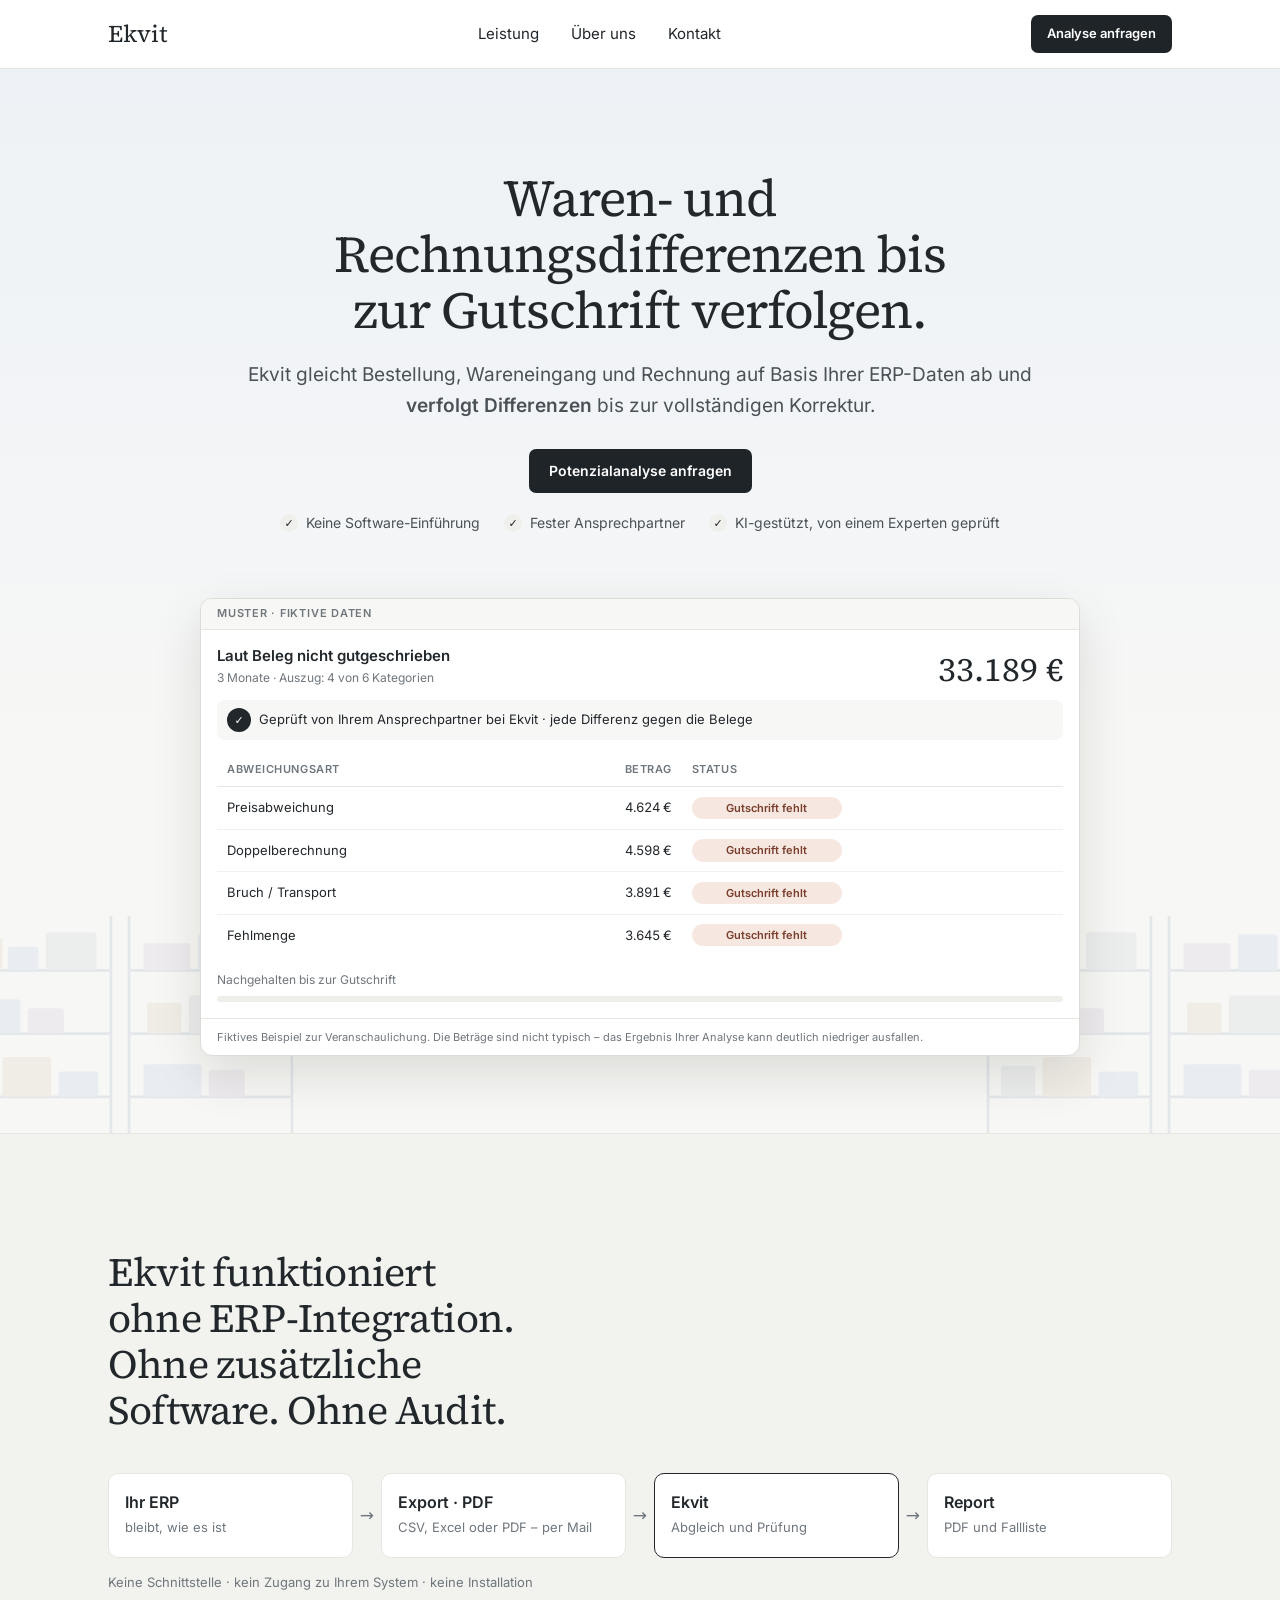
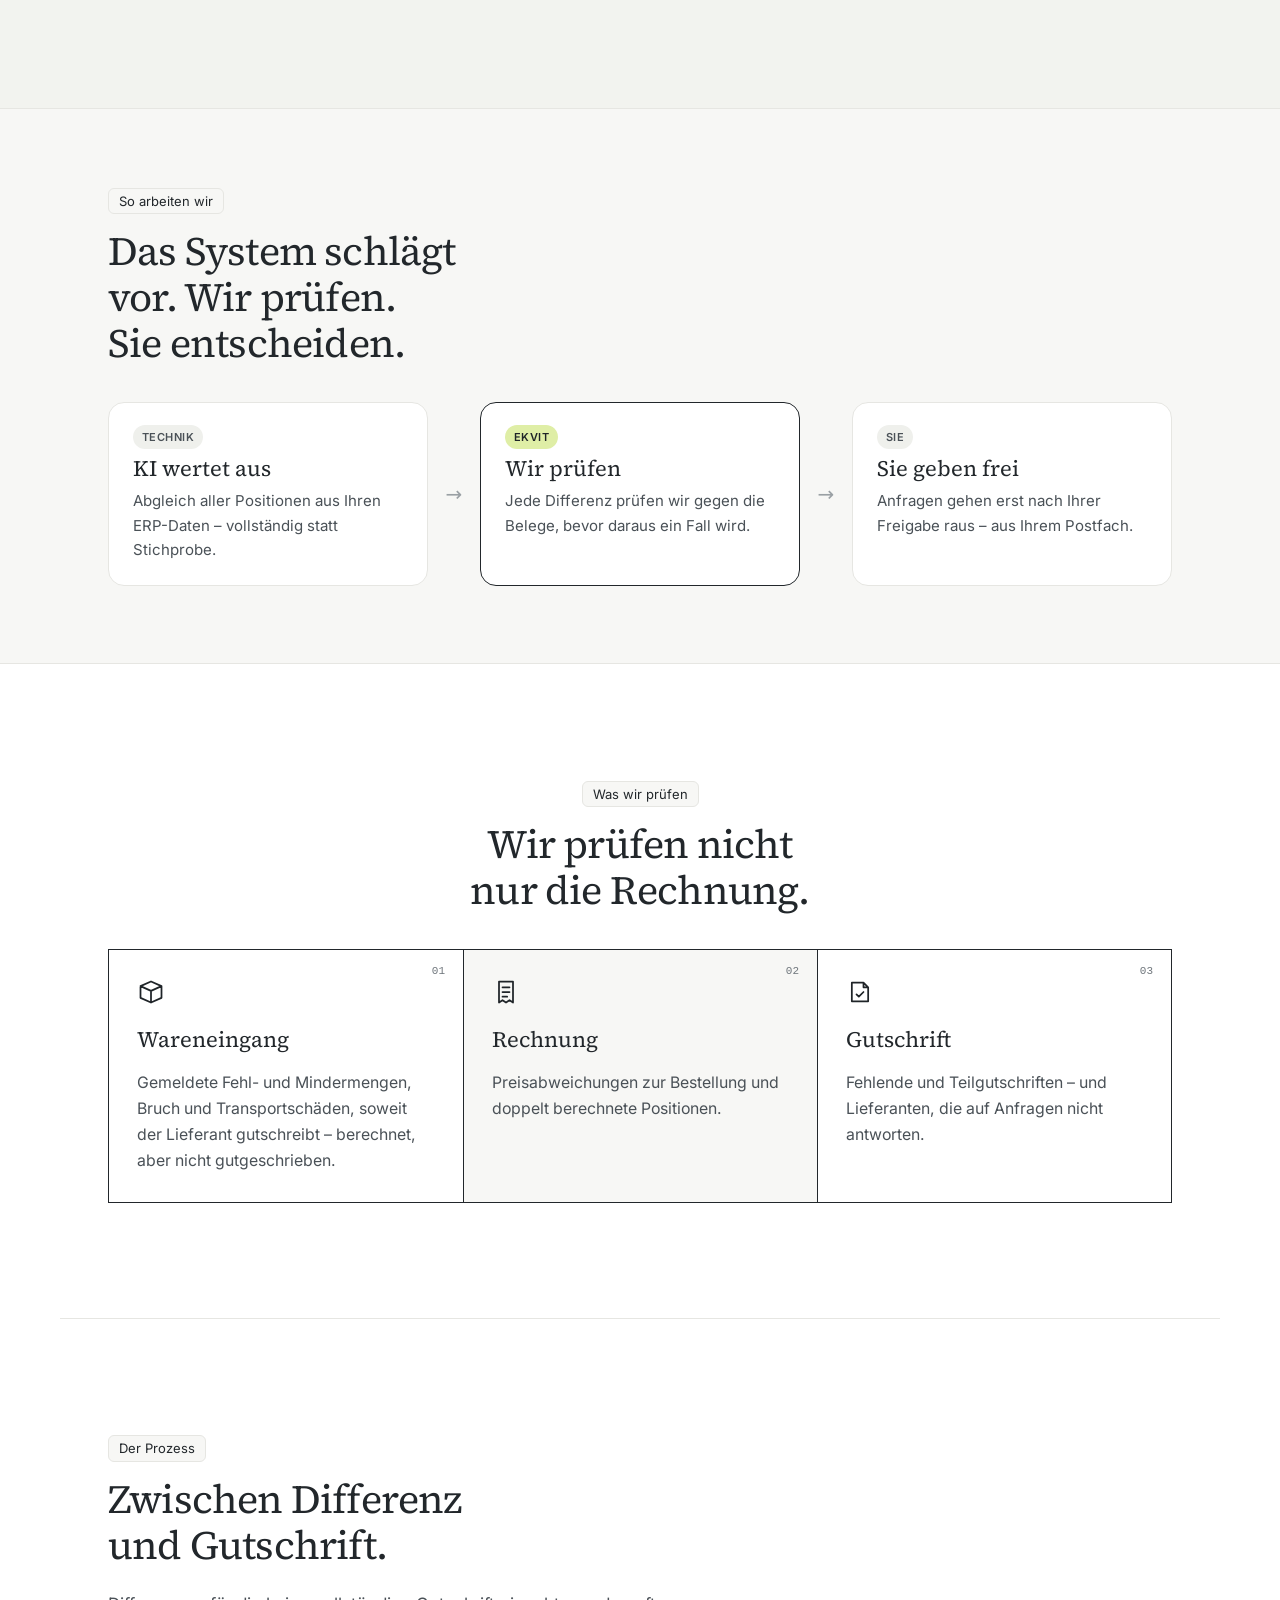
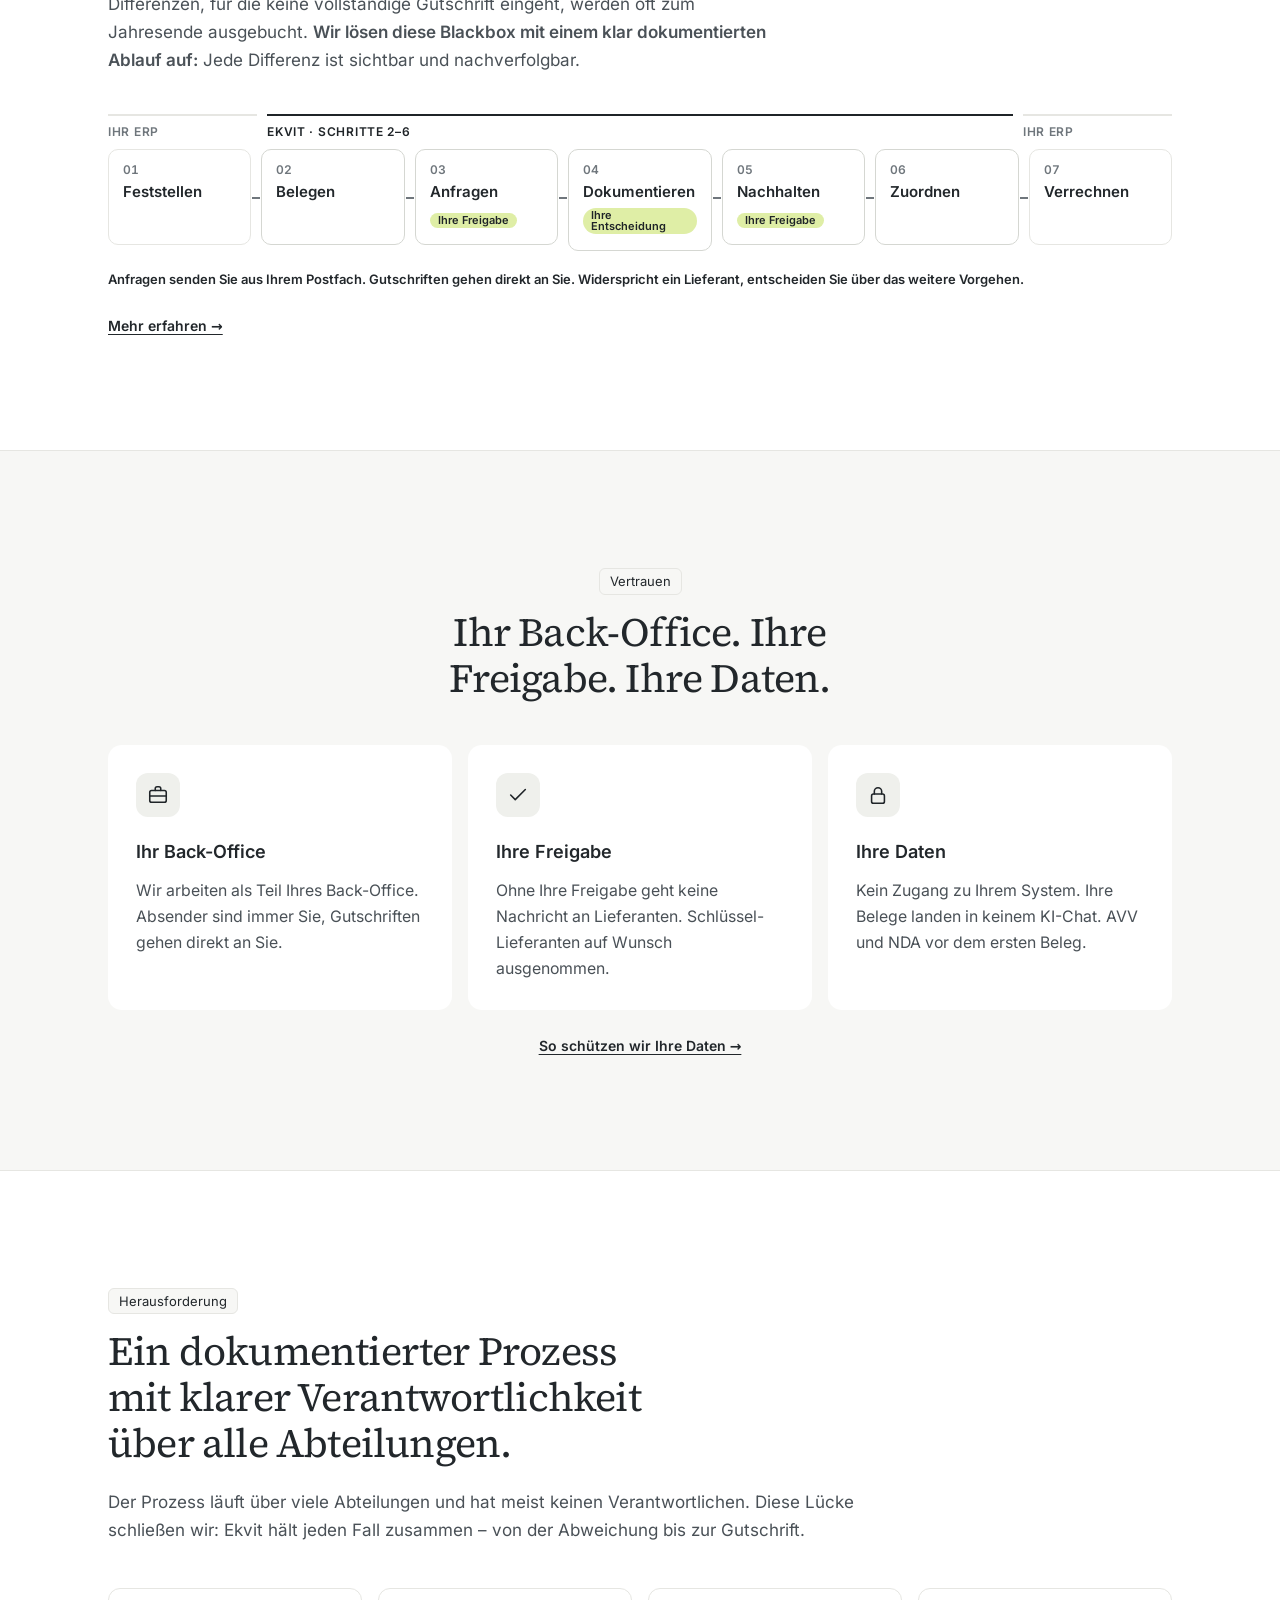
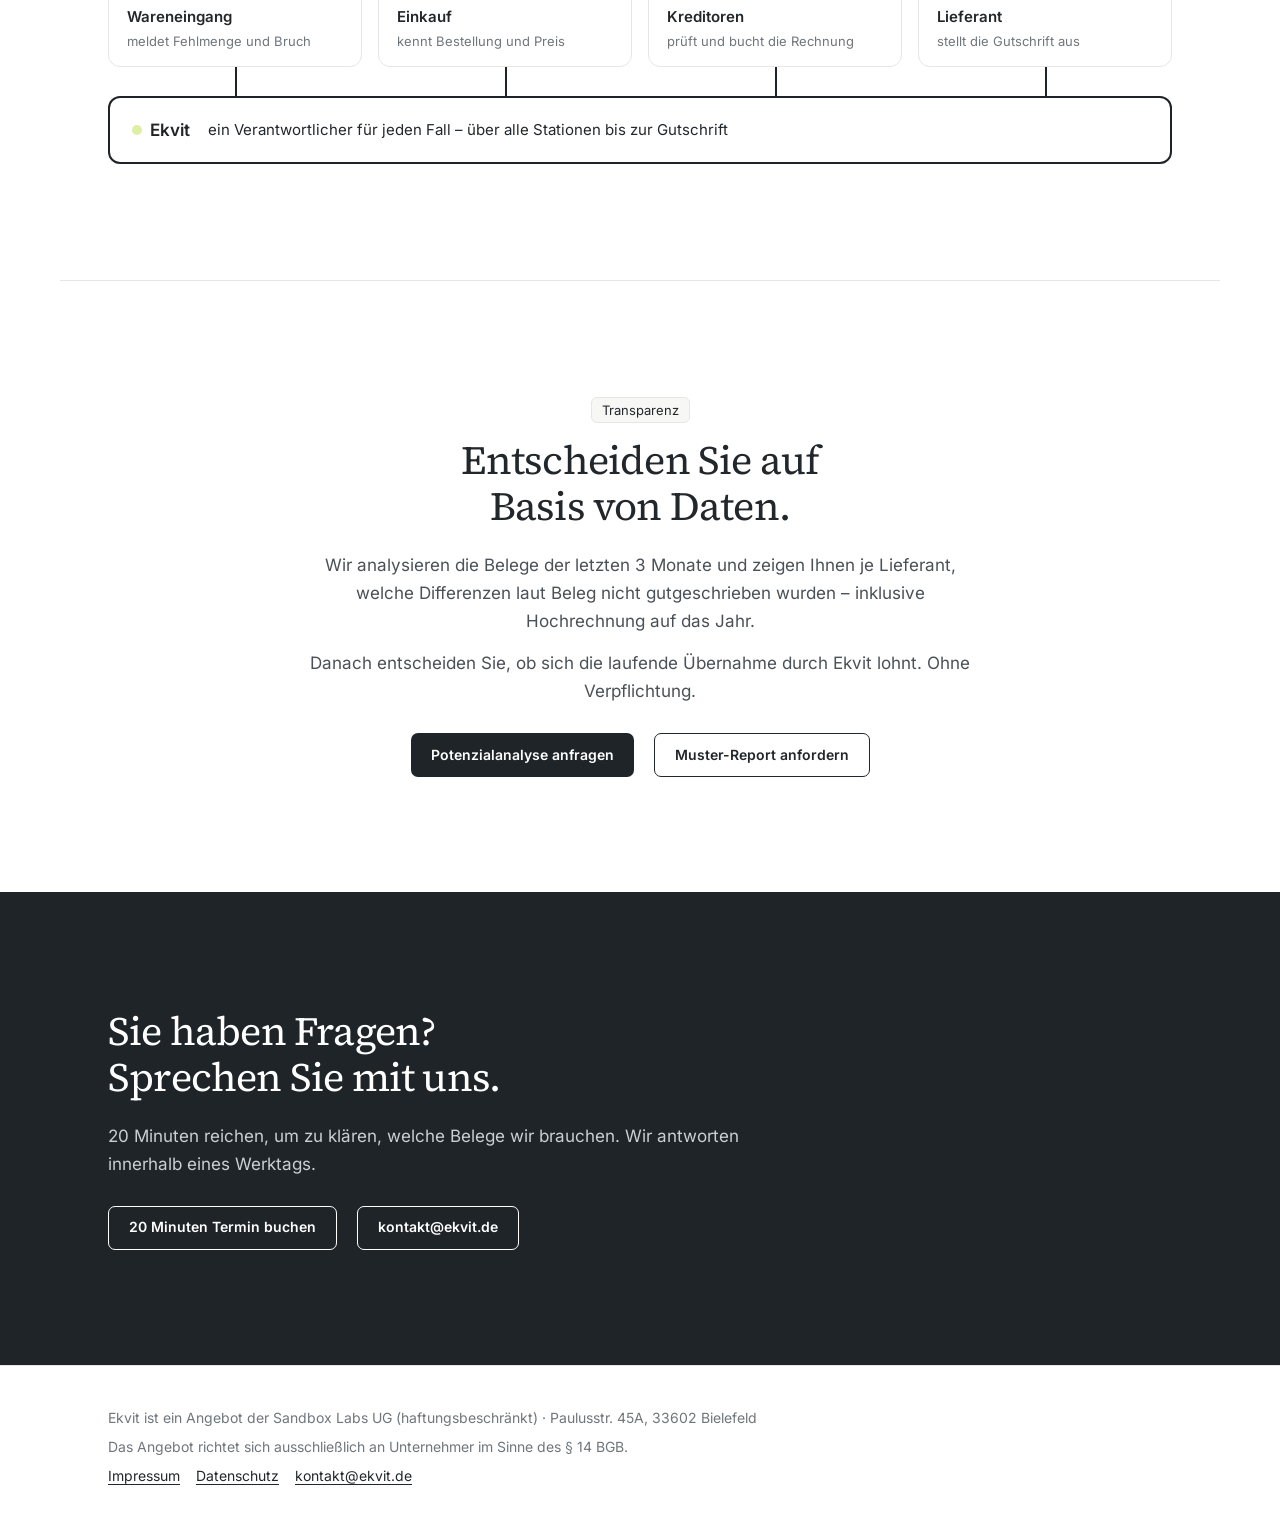
==== commit 679ce833: "Veröffentlichung F-2710-W2 (Quelle regress d9040c4)" ====
--- a/index.html
+++ b/index.html
@@ -8,9 +8,9 @@
 <header class="kopf"><div class="breite kopf-innen"><a class="wortmarke"  aria-label="Ekvit Startseite" href="index.html">Ekvit</a><nav class="nav" aria-label="Hauptnavigation"><a href="produkt.html">Leistung</a><a href="ueber-uns.html">Über uns</a><a href="kontakt.html">Kontakt</a></nav><a class="k k--primaer k--klein" href="anfrage.html">Analyse anfragen</a></div></header>
 <main>
 <section class="hero zentriert mit-bild-unten"><div class="breite"><h1>Waren- und Rechnungsdifferenzen bis zur Gutschrift verfolgen.</h1><p class="lead">Ekvit gleicht Bestellung, Wareneingang und Rechnung auf Basis Ihrer ERP-Daten ab und <strong>verfolgt Differenzen</strong> bis zur vollständigen Korrektur.</p><div class="knoepfe"><a class="k k--primaer" href="anfrage.html">Potenzialanalyse anfragen</a></div><ul class="hero-haken"><li>Keine Software-Einführung</li><li>Fester Ansprechpartner</li><li>KI-gestützt, von einem Experten geprüft</li></ul></div><div class="breite"><div class="buehne-unten"><figure class="mu sa" aria-label="Animiertes Beispiel: gefundene Differenzen werden bis zur Gutschrift verfolgt (Muster, fiktive Daten)"><div class="mu-band">Muster · fiktive Daten</div><div class="mu-inhalt"><div class="mu-kopf"><div><strong>Laut Beleg nicht gutgeschrieben</strong><small>3 Monate · Auszug: 4 von 6 Kategorien</small></div><b class="mu-summe">33.189 €</b></div><p class="sa-team"><i aria-hidden="true">✓</i>Geprüft von Ihrem Ansprechpartner bei Ekvit · jede Differenz gegen die Belege</p><div class="mu-tab"><table><thead><tr><th>Abweichungsart</th><th class="z">Betrag</th><th>Status</th></tr></thead><tbody><tr><td>Preisabweichung</td><td class="z">4.624 €</td><td class="sa-st"><span class="pill pill--offen">Gutschrift fehlt</span><span class="pill pill--neutral sa-b1">angefragt</span><span class="pill pill--ok sa-c1">gutgeschrieben</span></td></tr><tr><td>Doppelberechnung</td><td class="z">4.598 €</td><td class="sa-st"><span class="pill pill--offen">Gutschrift fehlt</span><span class="pill pill--neutral sa-b2">angefragt</span><span class="pill pill--mittel sa-c2">Teilgutschrift</span></td></tr><tr><td>Bruch / Transport</td><td class="z">3.891 €</td><td class="sa-st"><span class="pill pill--offen">Gutschrift fehlt</span><span class="pill pill--neutral sa-b3">angefragt</span><span class="pill pill--ok sa-c3">gutgeschrieben</span></td></tr><tr><td>Fehlmenge</td><td class="z">3.645 €</td><td class="sa-st"><span class="pill pill--offen">Gutschrift fehlt</span><span class="pill pill--neutral sa-b4">angefragt</span><span class="pill pill--neutral sa-c4">Nachfrage läuft</span></td></tr></tbody></table></div><div class="sa-fort"><span class="sa-fort-l">Nachgehalten bis zur Gutschrift</span><div class="sa-balken" aria-hidden="true"><span></span></div></div></div><p class="mu-m">Fiktives Beispiel zur Veranschaulichung. Die Beträge sind nicht typisch – das Ergebnis Ihrer Analyse kann deutlich niedriger ausfallen.</p></figure></div></div></section>
-<section class="sek sek--hell" id="kurz"><div class="breite kopf-mitte"><p class="eyebrow">Kurz gesagt</p><p class="satz-text">Ekvit gleicht Bestellung, Wareneingang und Rechnung auf Basis Ihrer ERP-Daten automatisch ab, belegt jede Differenz und verfolgt sie bis zur vollständigen Korrektur – ohne Integration, mit Ihrer Freigabe. Damit Differenzen nicht zum Jahresende ausgebucht werden.</p></div></section>
+<section class="sek sek--akzent" id="ohne"><div class="breite"><h2>Ekvit funktioniert ohne ERP-Integration. Ohne zusätzliche Software. Ohne Audit.</h2><figure class="export" aria-label="Ablauf ohne Integration: ERP, Export, Ekvit, Report"><ol class="ex-liste"><li class="ex-knoten"><b>Ihr ERP</b><span>bleibt, wie es ist</span></li><li class="ex-knoten"><b>Export · PDF</b><span>CSV, Excel oder PDF – per Mail</span></li><li class="ex-knoten ex-ekvit"><b>Ekvit</b><span>Abgleich und Prüfung</span></li><li class="ex-knoten"><b>Report</b><span>PDF und Fallliste</span></li></ol><figcaption class="ex-fuss">Keine Schnittstelle · kein Zugang zu Ihrem System · keine Installation</figcaption></figure></div></section>
 
-<section class="sek sek--grau" id="so-arbeiten"><div class="breite"><div class="kopf-rechts"><p class="eyebrow">So arbeiten wir</p><h2>Das System schlägt vor. Wir prüfen. Sie entscheiden.</h2></div><ol class="sw"><li class="sw-k"><span class="sw-tag">Technik</span><b>KI wertet aus</b><p>Abgleich aller Positionen aus Ihren ERP-Daten – vollständig statt Stichprobe.</p></li><li class="sw-pf" aria-hidden="true">→</li><li class="sw-k sw-k--team"><span class="sw-tag sw-tag--lime">Ekvit</span><b>Wir prüfen</b><p>Jede Differenz prüfen wir gegen die Belege, bevor daraus ein Fall wird.</p></li><li class="sw-pf" aria-hidden="true">→</li><li class="sw-k"><span class="sw-tag">Sie</span><b>Sie geben frei</b><p>Anfragen gehen erst nach Ihrer Freigabe raus – aus Ihrem Postfach.</p></li></ol></div></section>
+<section class="sek sek--grau" id="so-arbeiten"><div class="breite"><div><p class="eyebrow">So arbeiten wir</p><h2>Das System schlägt vor. Wir prüfen. Sie entscheiden.</h2></div><ol class="sw"><li class="sw-k"><span class="sw-tag">Technik</span><b>KI wertet aus</b><p>Abgleich aller Positionen aus Ihren ERP-Daten – vollständig statt Stichprobe.</p></li><li class="sw-pf" aria-hidden="true">→</li><li class="sw-k sw-k--team"><span class="sw-tag sw-tag--lime">Ekvit</span><b>Wir prüfen</b><p>Jede Differenz prüfen wir gegen die Belege, bevor daraus ein Fall wird.</p></li><li class="sw-pf" aria-hidden="true">→</li><li class="sw-k"><span class="sw-tag">Sie</span><b>Sie geben frei</b><p>Anfragen gehen erst nach Ihrer Freigabe raus – aus Ihrem Postfach.</p></li></ol></div></section>
 
 <section class="sek sek--hell" id="leistungen"><div class="breite"><div class="kopf-mitte"><p class="eyebrow">Was wir prüfen</p><h2>Wir prüfen nicht nur die Rechnung.</h2></div><div class="karten karten--3 karten--raster"><div class="karte"><span class="k-code">01</span><svg class="k-icon" viewBox="0 0 24 24" aria-hidden="true" fill="none" stroke="currentColor" stroke-width="1.5" stroke-linejoin="round" stroke-linecap="round"><path d="M3 7l9-4 9 4v10l-9 4-9-4z M3 7l9 4 9-4 M12 11v10"></path></svg><h3>Wareneingang</h3><p>Gemeldete Fehl- und Mindermengen, Bruch und Transportschäden, soweit der Lieferant gutschreibt – berechnet, aber nicht gutgeschrieben.</p></div><div class="karte"><span class="k-code">02</span><svg class="k-icon" viewBox="0 0 24 24" aria-hidden="true" fill="none" stroke="currentColor" stroke-width="1.5" stroke-linejoin="round" stroke-linecap="round"><path d="M6 3h12v18l-3-2-3 2-3-2-3 2z M9 8h6 M9 12h6 M9 16h4"></path></svg><h3>Rechnung</h3><p>Preisabweichungen zur Bestellung und doppelt berechnete Positionen.</p></div><div class="karte"><span class="k-code">03</span><svg class="k-icon" viewBox="0 0 24 24" aria-hidden="true" fill="none" stroke="currentColor" stroke-width="1.5" stroke-linejoin="round" stroke-linecap="round"><path d="M5 4h10l4 4v12H5z M15 4v4h4 M9 14l2 2 4-4"></path></svg><h3>Gutschrift</h3><p>Fehlende und Teilgutschriften – und Lieferanten, die auf Anfragen nicht antworten.</p></div></div></div></section>
 
@@ -22,7 +22,6 @@
 
 <section class="sek sek--hell" id="daten-entscheiden"><div class="breite"><div class="kopf-mitte"><p class="eyebrow">Transparenz</p><h2>Entscheiden Sie auf Basis von Daten.</h2><p class="text">Wir analysieren die Belege der letzten 3 Monate und zeigen Ihnen je Lieferant, welche Differenzen laut Beleg nicht gutgeschrieben wurden – inklusive Hochrechnung auf das Jahr.</p><p class="text">Danach entscheiden Sie, ob sich die laufende Übernahme durch Ekvit lohnt. Ohne Verpflichtung.</p><div class="knoepfe"><a class="k k--primaer" href="anfrage.html">Potenzialanalyse anfragen</a><a class="k k--sekundaer" href="produkt.html#musterreport">Muster-Report anfordern</a></div></div></div></section>
 
-<section class="sek sek--akzent" id="ohne"><div class="breite"><h2>Ekvit funktioniert ohne ERP-Integration. Ohne zusätzliche Software. Ohne Audit.</h2><figure class="export" aria-label="Ablauf ohne Integration: ERP, Export, Ekvit, Report"><ol class="ex-liste"><li class="ex-knoten"><b>Ihr ERP</b><span>bleibt, wie es ist</span></li><li class="ex-knoten"><b>Export · PDF</b><span>CSV, Excel oder PDF – per Mail</span></li><li class="ex-knoten ex-ekvit"><b>Ekvit</b><span>Abgleich und Prüfung</span></li><li class="ex-knoten"><b>Report</b><span>PDF und Fallliste</span></li></ol><figcaption class="ex-fuss">Keine Schnittstelle · kein Zugang zu Ihrem System · keine Installation</figcaption></figure></div></section>
 
 <section class="sek sek--dunkel" id="fragen"><div class="breite"><h2>Sie haben Fragen? Sprechen Sie mit uns.</h2><p class="text">20 Minuten reichen, um zu klären, welche Belege wir brauchen. Wir antworten innerhalb eines Werktags.</p><div class="knoepfe"><a class="k k--sekundaer" href="https://calendar.google.com/calendar/appointments/schedules/AcZssZ3uC3ZN68b54OTryNrmzPk_sXQylWdUmdG-zb9akarQ4tVUUO0o4DSS9LZmssKKbKJH_wtVUMwU" target="_blank" rel="noopener">20 Minuten Termin buchen</a><a class="k k--sekundaer" href="mailto:kontakt@ekvit.de">kontakt@ekvit.de</a></div></div></section>
 </main>
--- a/seite-index.css
+++ b/seite-index.css
@@ -10,15 +10,15 @@
 .kopf-mitte+.knoepfe,.kopf-mitte .knoepfe{justify-content:center}
 .kopf-rechts{text-align:right}
 .seite .kopf-rechts h2,.kopf-rechts .text{margin-left:auto}
-/* Hero-Animation Start: Status je Differenz wechselt von „fehlt“ über „angefragt“ zum Ergebnis (18 s Schleife) */
+/* Hero-Animation Start: Status je Differenz wechselt von „fehlt“ über „angefragt“ zum Ergebnis (10 s Schleife) */
 .sa{max-width:760px;margin:0 auto}
 .sa-st{position:relative;height:30px;min-width:170px}
 .sa-st .pill{position:absolute;left:10px;top:50%;transform:translateY(-50%);min-width:150px;text-align:center}
 .sa-st .pill+.pill{opacity:0}
-.sa-b1{animation:sab1 18s infinite}.sa-c1{animation:sac1 18s infinite}
-.sa-b2{animation:sab2 18s infinite}.sa-c2{animation:sac2 18s infinite}
-.sa-b3{animation:sab3 18s infinite}.sa-c3{animation:sac3 18s infinite}
-.sa-b4{animation:sab4 18s infinite}.sa-c4{animation:sac4 18s infinite}
+.sa-b1{animation:sab1 10s infinite}.sa-c1{animation:sac1 10s infinite}
+.sa-b2{animation:sab2 10s infinite}.sa-c2{animation:sac2 10s infinite}
+.sa-b3{animation:sab3 10s infinite}.sa-c3{animation:sac3 10s infinite}
+.sa-b4{animation:sab4 10s infinite}.sa-c4{animation:sac4 10s infinite}
 @keyframes sab1{0%,20%{opacity:0}23%,90%{opacity:1}96%,100%{opacity:0}}
 @keyframes sab2{0%,25%{opacity:0}28%,90%{opacity:1}96%,100%{opacity:0}}
 @keyframes sab3{0%,30%{opacity:0}33%,90%{opacity:1}96%,100%{opacity:0}}
@@ -30,7 +30,7 @@
 .sa-fort{display:grid;gap:6px;margin-top:2px}
 .sa-fort-l{font-size:.75rem;color:#6F767C}
 .sa-balken{height:6px;border-radius:3px;background:#EEEEEA;overflow:hidden}
-.sa-balken span{display:block;height:100%;width:0;background:#1F2428;animation:sabar 18s infinite}
+.sa-balken span{display:block;height:100%;width:0;background:#1F2428;animation:sabar 10s infinite}
 @keyframes sabar{0%,48%{width:0}51%,55%{width:25%}58%,62%{width:50%}65%,69%{width:75%}72%,90%{width:88%}96%,100%{width:0}}
 @media (prefers-reduced-motion:reduce){.sa-st .pill+.pill,.sa-balken span{animation:none}.sa-st [class*="sa-c"]{opacity:1}.sa-balken span{width:88%}}
 /* Service-Signal: Label, Häkchen, Team-Hinweis, So arbeiten wir */
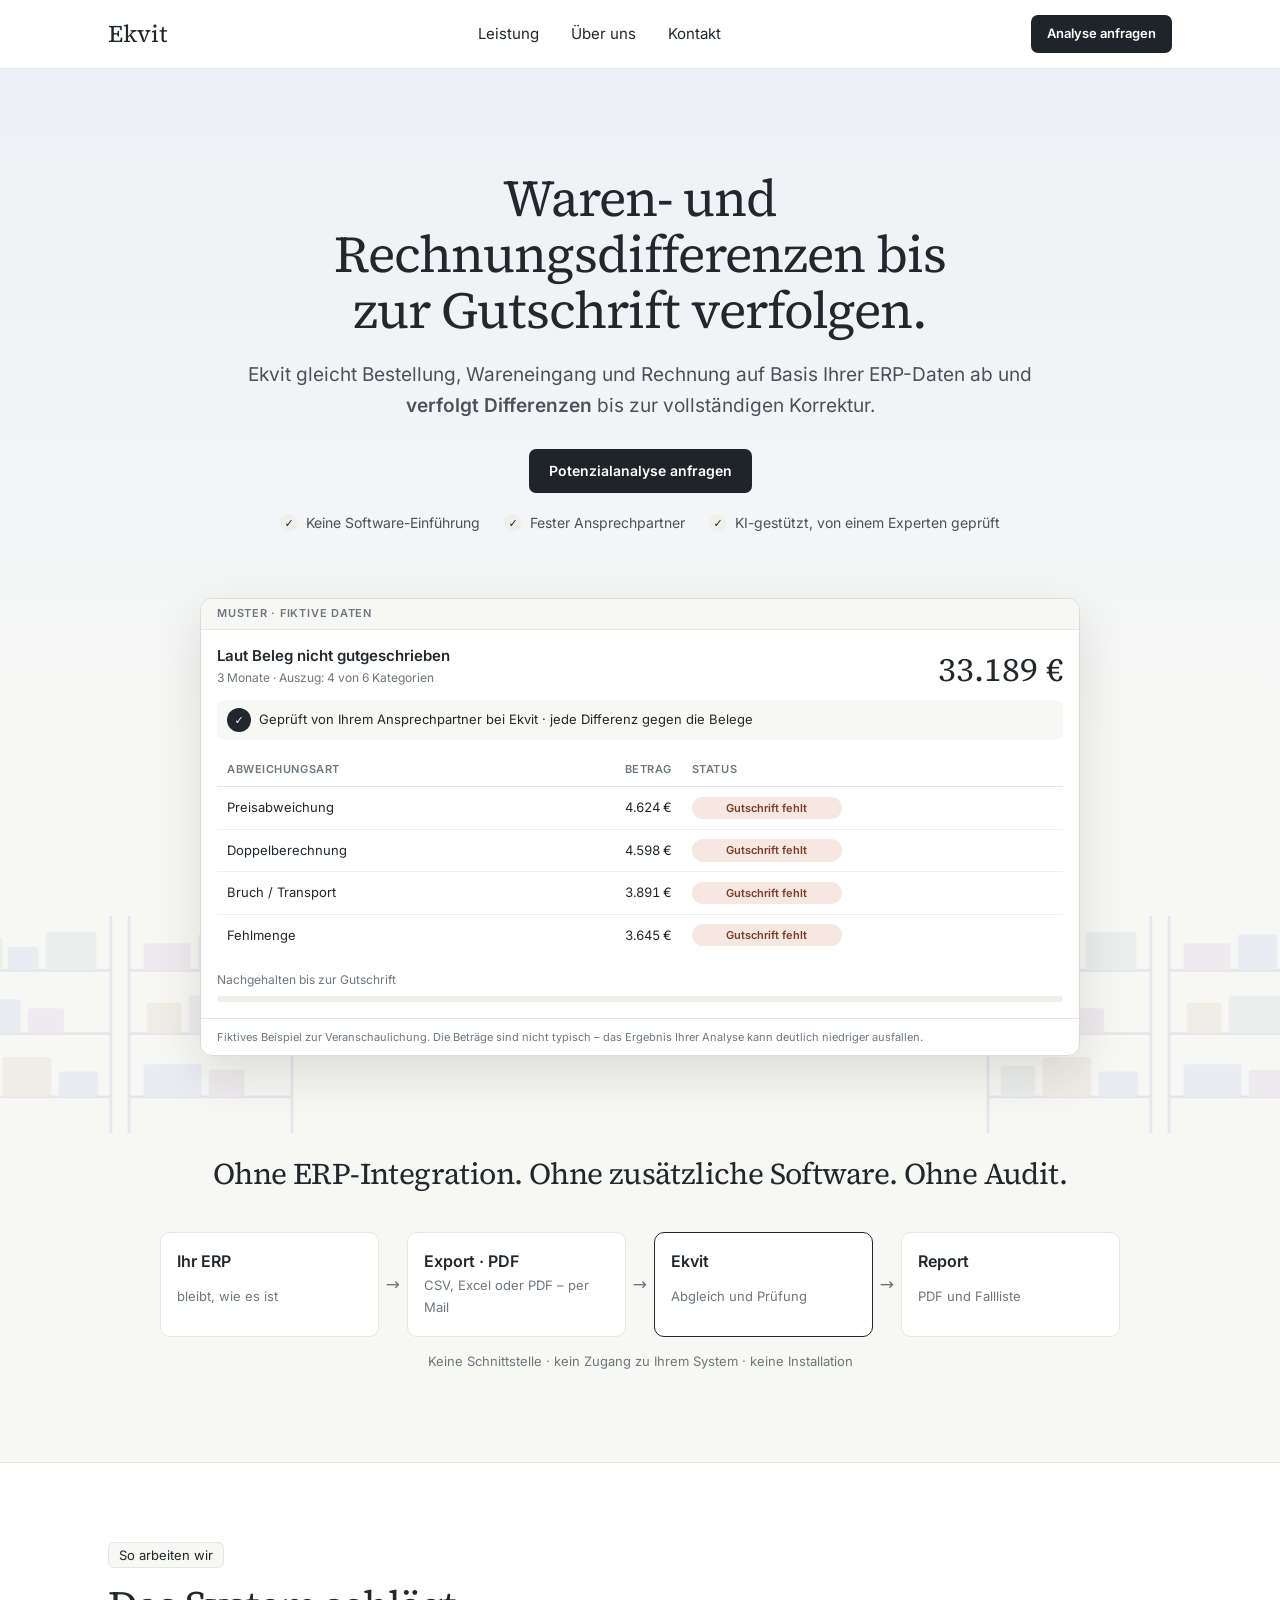
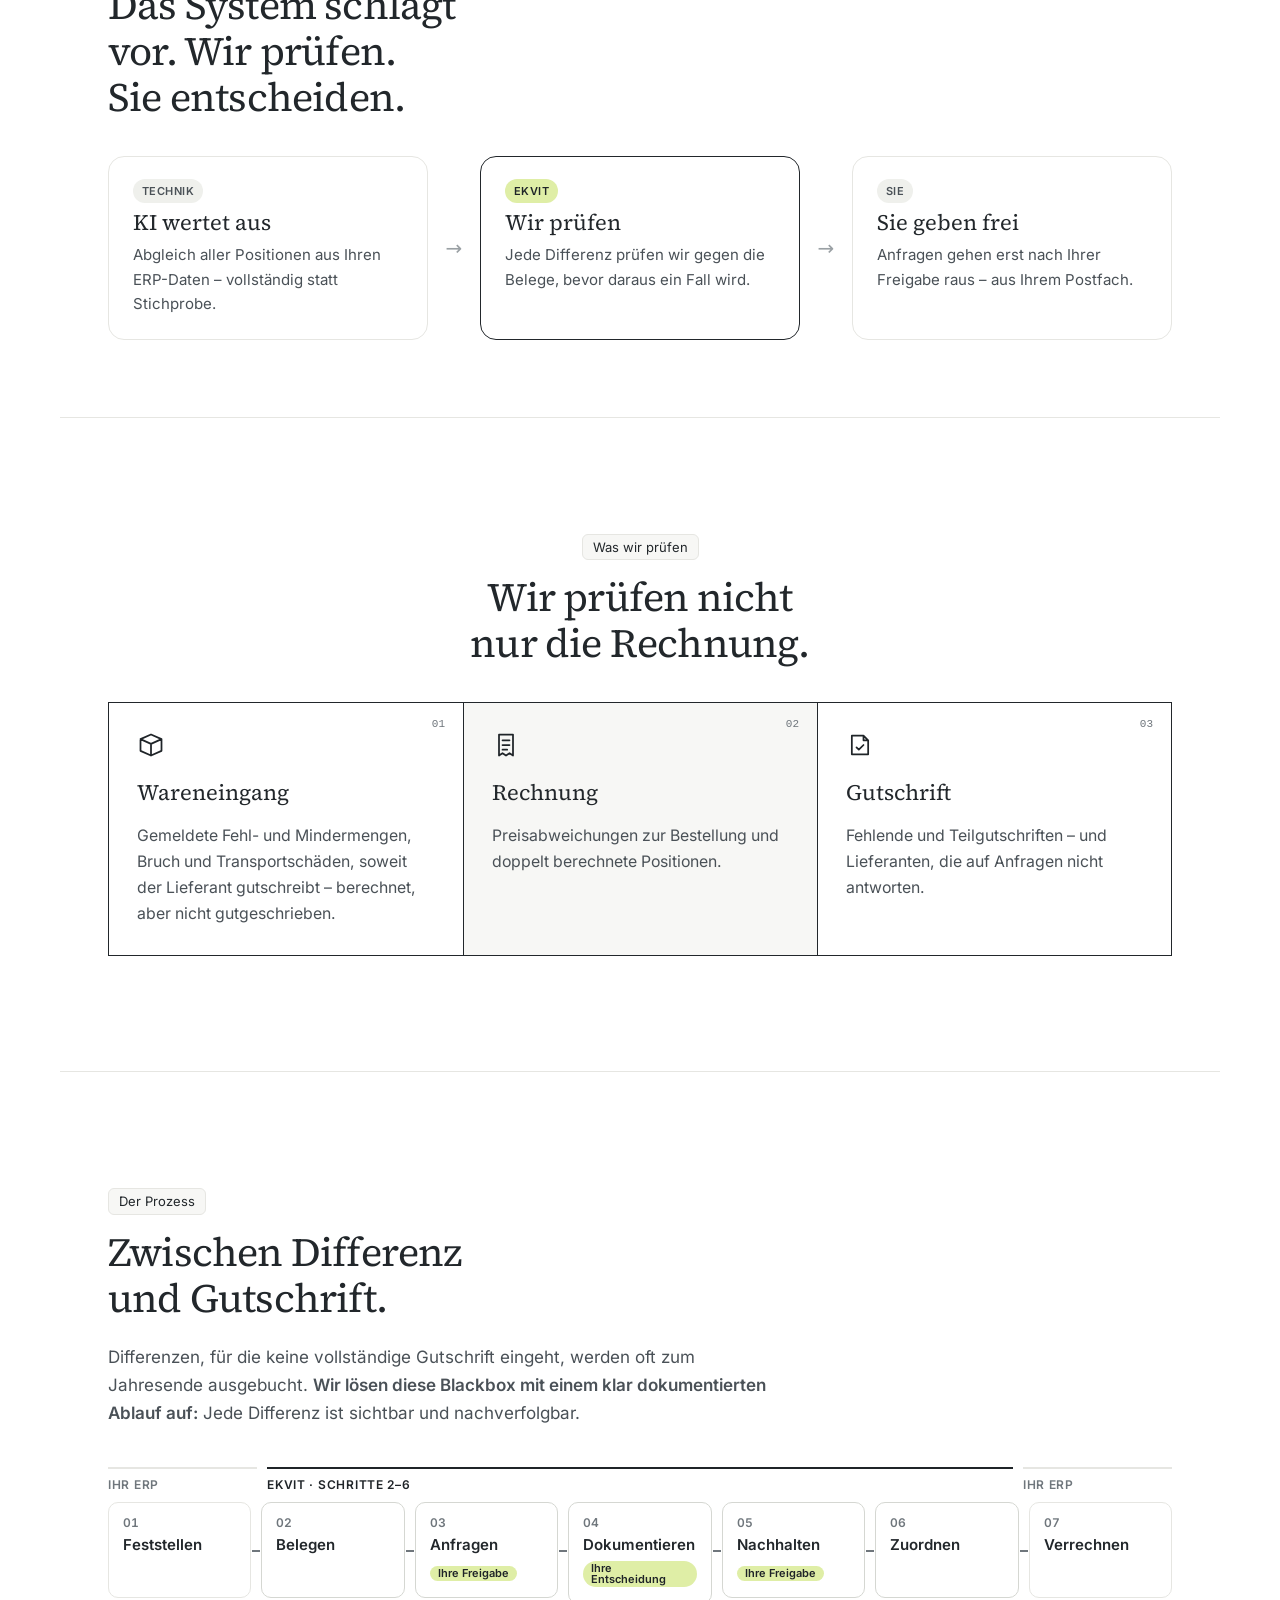
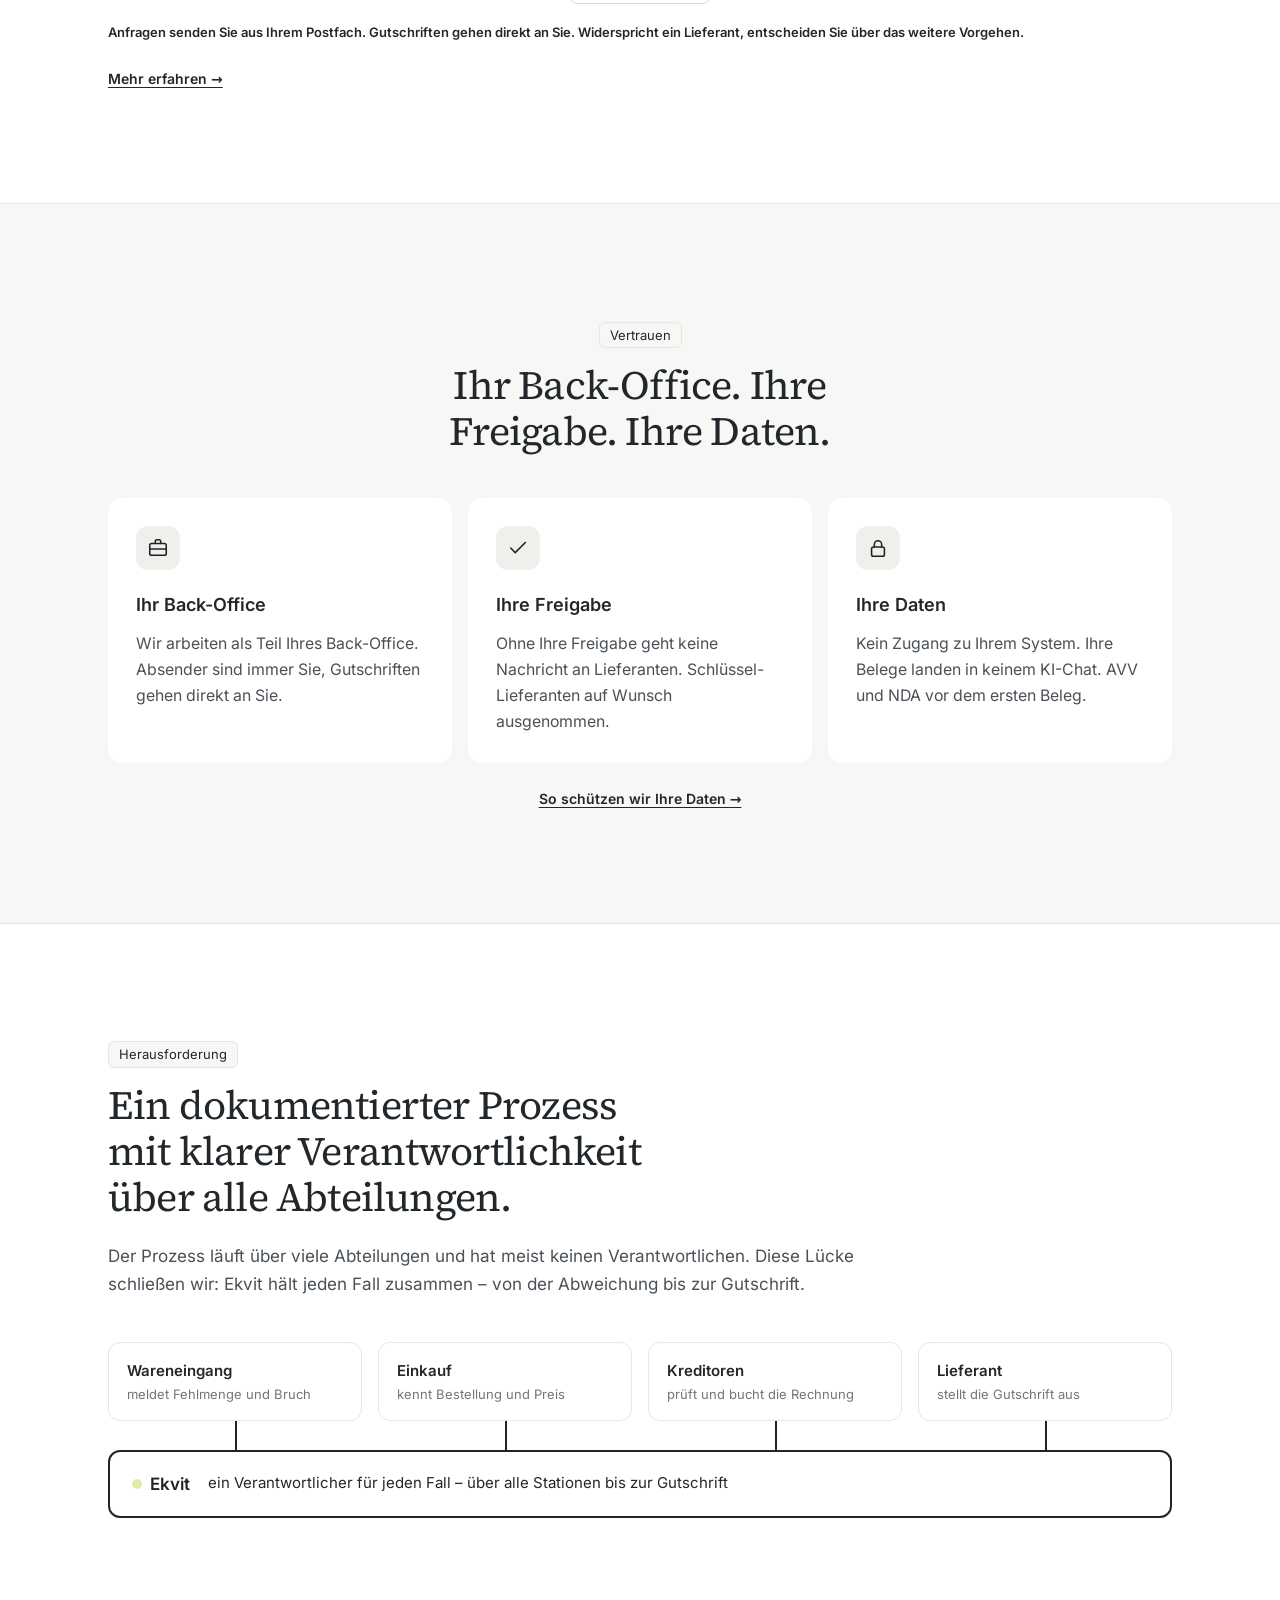
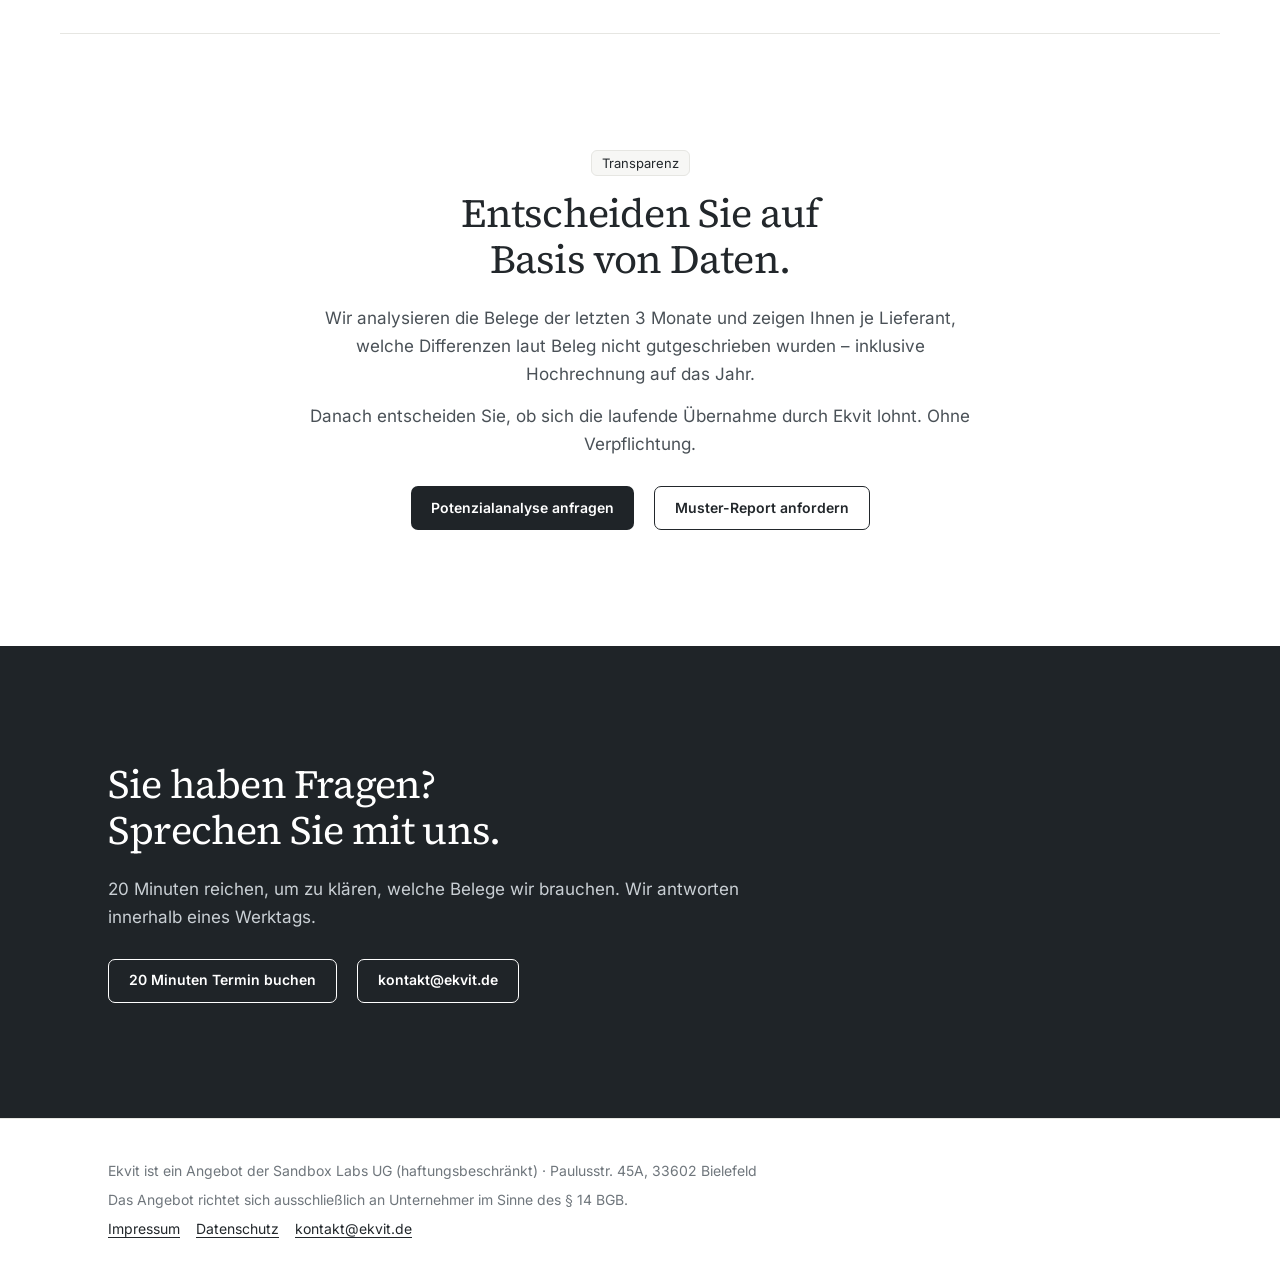
==== commit d9ac3e0d: "Veröffentlichung F-2710-W3 (Quelle regress d58ac2d)" ====
--- a/index.html
+++ b/index.html
@@ -8,9 +8,9 @@
 <header class="kopf"><div class="breite kopf-innen"><a class="wortmarke"  aria-label="Ekvit Startseite" href="index.html">Ekvit</a><nav class="nav" aria-label="Hauptnavigation"><a href="produkt.html">Leistung</a><a href="ueber-uns.html">Über uns</a><a href="kontakt.html">Kontakt</a></nav><a class="k k--primaer k--klein" href="anfrage.html">Analyse anfragen</a></div></header>
 <main>
 <section class="hero zentriert mit-bild-unten"><div class="breite"><h1>Waren- und Rechnungsdifferenzen bis zur Gutschrift verfolgen.</h1><p class="lead">Ekvit gleicht Bestellung, Wareneingang und Rechnung auf Basis Ihrer ERP-Daten ab und <strong>verfolgt Differenzen</strong> bis zur vollständigen Korrektur.</p><div class="knoepfe"><a class="k k--primaer" href="anfrage.html">Potenzialanalyse anfragen</a></div><ul class="hero-haken"><li>Keine Software-Einführung</li><li>Fester Ansprechpartner</li><li>KI-gestützt, von einem Experten geprüft</li></ul></div><div class="breite"><div class="buehne-unten"><figure class="mu sa" aria-label="Animiertes Beispiel: gefundene Differenzen werden bis zur Gutschrift verfolgt (Muster, fiktive Daten)"><div class="mu-band">Muster · fiktive Daten</div><div class="mu-inhalt"><div class="mu-kopf"><div><strong>Laut Beleg nicht gutgeschrieben</strong><small>3 Monate · Auszug: 4 von 6 Kategorien</small></div><b class="mu-summe">33.189 €</b></div><p class="sa-team"><i aria-hidden="true">✓</i>Geprüft von Ihrem Ansprechpartner bei Ekvit · jede Differenz gegen die Belege</p><div class="mu-tab"><table><thead><tr><th>Abweichungsart</th><th class="z">Betrag</th><th>Status</th></tr></thead><tbody><tr><td>Preisabweichung</td><td class="z">4.624 €</td><td class="sa-st"><span class="pill pill--offen">Gutschrift fehlt</span><span class="pill pill--neutral sa-b1">angefragt</span><span class="pill pill--ok sa-c1">gutgeschrieben</span></td></tr><tr><td>Doppelberechnung</td><td class="z">4.598 €</td><td class="sa-st"><span class="pill pill--offen">Gutschrift fehlt</span><span class="pill pill--neutral sa-b2">angefragt</span><span class="pill pill--mittel sa-c2">Teilgutschrift</span></td></tr><tr><td>Bruch / Transport</td><td class="z">3.891 €</td><td class="sa-st"><span class="pill pill--offen">Gutschrift fehlt</span><span class="pill pill--neutral sa-b3">angefragt</span><span class="pill pill--ok sa-c3">gutgeschrieben</span></td></tr><tr><td>Fehlmenge</td><td class="z">3.645 €</td><td class="sa-st"><span class="pill pill--offen">Gutschrift fehlt</span><span class="pill pill--neutral sa-b4">angefragt</span><span class="pill pill--neutral sa-c4">Nachfrage läuft</span></td></tr></tbody></table></div><div class="sa-fort"><span class="sa-fort-l">Nachgehalten bis zur Gutschrift</span><div class="sa-balken" aria-hidden="true"><span></span></div></div></div><p class="mu-m">Fiktives Beispiel zur Veranschaulichung. Die Beträge sind nicht typisch – das Ergebnis Ihrer Analyse kann deutlich niedriger ausfallen.</p></figure></div></div></section>
-<section class="sek sek--akzent" id="ohne"><div class="breite"><h2>Ekvit funktioniert ohne ERP-Integration. Ohne zusätzliche Software. Ohne Audit.</h2><figure class="export" aria-label="Ablauf ohne Integration: ERP, Export, Ekvit, Report"><ol class="ex-liste"><li class="ex-knoten"><b>Ihr ERP</b><span>bleibt, wie es ist</span></li><li class="ex-knoten"><b>Export · PDF</b><span>CSV, Excel oder PDF – per Mail</span></li><li class="ex-knoten ex-ekvit"><b>Ekvit</b><span>Abgleich und Prüfung</span></li><li class="ex-knoten"><b>Report</b><span>PDF und Fallliste</span></li></ol><figcaption class="ex-fuss">Keine Schnittstelle · kein Zugang zu Ihrem System · keine Installation</figcaption></figure></div></section>
+<section class="sek sek--grau" id="ohne"><div class="breite"><h2>Ohne ERP-Integration. Ohne zusätzliche Software. Ohne Audit.</h2><figure class="export" aria-label="Ablauf ohne Integration: ERP, Export, Ekvit, Report"><ol class="ex-liste"><li class="ex-knoten"><b>Ihr ERP</b><span>bleibt, wie es ist</span></li><li class="ex-knoten"><b>Export · PDF</b><span>CSV, Excel oder PDF – per Mail</span></li><li class="ex-knoten ex-ekvit"><b>Ekvit</b><span>Abgleich und Prüfung</span></li><li class="ex-knoten"><b>Report</b><span>PDF und Fallliste</span></li></ol><figcaption class="ex-fuss">Keine Schnittstelle · kein Zugang zu Ihrem System · keine Installation</figcaption></figure></div></section>
 
-<section class="sek sek--grau" id="so-arbeiten"><div class="breite"><div><p class="eyebrow">So arbeiten wir</p><h2>Das System schlägt vor. Wir prüfen. Sie entscheiden.</h2></div><ol class="sw"><li class="sw-k"><span class="sw-tag">Technik</span><b>KI wertet aus</b><p>Abgleich aller Positionen aus Ihren ERP-Daten – vollständig statt Stichprobe.</p></li><li class="sw-pf" aria-hidden="true">→</li><li class="sw-k sw-k--team"><span class="sw-tag sw-tag--lime">Ekvit</span><b>Wir prüfen</b><p>Jede Differenz prüfen wir gegen die Belege, bevor daraus ein Fall wird.</p></li><li class="sw-pf" aria-hidden="true">→</li><li class="sw-k"><span class="sw-tag">Sie</span><b>Sie geben frei</b><p>Anfragen gehen erst nach Ihrer Freigabe raus – aus Ihrem Postfach.</p></li></ol></div></section>
+<section class="sek sek--hell" id="so-arbeiten"><div class="breite"><div><p class="eyebrow">So arbeiten wir</p><h2>Das System schlägt vor. Wir prüfen. Sie entscheiden.</h2></div><ol class="sw"><li class="sw-k"><span class="sw-tag">Technik</span><b>KI wertet aus</b><p>Abgleich aller Positionen aus Ihren ERP-Daten – vollständig statt Stichprobe.</p></li><li class="sw-pf" aria-hidden="true">→</li><li class="sw-k sw-k--team"><span class="sw-tag sw-tag--lime">Ekvit</span><b>Wir prüfen</b><p>Jede Differenz prüfen wir gegen die Belege, bevor daraus ein Fall wird.</p></li><li class="sw-pf" aria-hidden="true">→</li><li class="sw-k"><span class="sw-tag">Sie</span><b>Sie geben frei</b><p>Anfragen gehen erst nach Ihrer Freigabe raus – aus Ihrem Postfach.</p></li></ol></div></section>
 
 <section class="sek sek--hell" id="leistungen"><div class="breite"><div class="kopf-mitte"><p class="eyebrow">Was wir prüfen</p><h2>Wir prüfen nicht nur die Rechnung.</h2></div><div class="karten karten--3 karten--raster"><div class="karte"><span class="k-code">01</span><svg class="k-icon" viewBox="0 0 24 24" aria-hidden="true" fill="none" stroke="currentColor" stroke-width="1.5" stroke-linejoin="round" stroke-linecap="round"><path d="M3 7l9-4 9 4v10l-9 4-9-4z M3 7l9 4 9-4 M12 11v10"></path></svg><h3>Wareneingang</h3><p>Gemeldete Fehl- und Mindermengen, Bruch und Transportschäden, soweit der Lieferant gutschreibt – berechnet, aber nicht gutgeschrieben.</p></div><div class="karte"><span class="k-code">02</span><svg class="k-icon" viewBox="0 0 24 24" aria-hidden="true" fill="none" stroke="currentColor" stroke-width="1.5" stroke-linejoin="round" stroke-linecap="round"><path d="M6 3h12v18l-3-2-3 2-3-2-3 2z M9 8h6 M9 12h6 M9 16h4"></path></svg><h3>Rechnung</h3><p>Preisabweichungen zur Bestellung und doppelt berechnete Positionen.</p></div><div class="karte"><span class="k-code">03</span><svg class="k-icon" viewBox="0 0 24 24" aria-hidden="true" fill="none" stroke="currentColor" stroke-width="1.5" stroke-linejoin="round" stroke-linecap="round"><path d="M5 4h10l4 4v12H5z M15 4v4h4 M9 14l2 2 4-4"></path></svg><h3>Gutschrift</h3><p>Fehlende und Teilgutschriften – und Lieferanten, die auf Anfragen nicht antworten.</p></div></div></div></section>
 
--- a/seite-index.css
+++ b/seite-index.css
@@ -19,19 +19,19 @@
 .sa-b2{animation:sab2 10s infinite}.sa-c2{animation:sac2 10s infinite}
 .sa-b3{animation:sab3 10s infinite}.sa-c3{animation:sac3 10s infinite}
 .sa-b4{animation:sab4 10s infinite}.sa-c4{animation:sac4 10s infinite}
-@keyframes sab1{0%,20%{opacity:0}23%,90%{opacity:1}96%,100%{opacity:0}}
-@keyframes sab2{0%,25%{opacity:0}28%,90%{opacity:1}96%,100%{opacity:0}}
-@keyframes sab3{0%,30%{opacity:0}33%,90%{opacity:1}96%,100%{opacity:0}}
-@keyframes sab4{0%,35%{opacity:0}38%,90%{opacity:1}96%,100%{opacity:0}}
-@keyframes sac1{0%,48%{opacity:0}51%,90%{opacity:1}96%,100%{opacity:0}}
-@keyframes sac2{0%,55%{opacity:0}58%,90%{opacity:1}96%,100%{opacity:0}}
-@keyframes sac3{0%,62%{opacity:0}65%,90%{opacity:1}96%,100%{opacity:0}}
-@keyframes sac4{0%,69%{opacity:0}72%,90%{opacity:1}96%,100%{opacity:0}}
+@keyframes sab1{0%,4%{opacity:0}7%,90%{opacity:1}96%,100%{opacity:0}}
+@keyframes sab2{0%,9%{opacity:0}12%,90%{opacity:1}96%,100%{opacity:0}}
+@keyframes sab3{0%,14%{opacity:0}17%,90%{opacity:1}96%,100%{opacity:0}}
+@keyframes sab4{0%,19%{opacity:0}22%,90%{opacity:1}96%,100%{opacity:0}}
+@keyframes sac1{0%,30%{opacity:0}33%,90%{opacity:1}96%,100%{opacity:0}}
+@keyframes sac2{0%,37%{opacity:0}40%,90%{opacity:1}96%,100%{opacity:0}}
+@keyframes sac3{0%,44%{opacity:0}47%,90%{opacity:1}96%,100%{opacity:0}}
+@keyframes sac4{0%,51%{opacity:0}54%,90%{opacity:1}96%,100%{opacity:0}}
 .sa-fort{display:grid;gap:6px;margin-top:2px}
 .sa-fort-l{font-size:.75rem;color:#6F767C}
 .sa-balken{height:6px;border-radius:3px;background:#EEEEEA;overflow:hidden}
 .sa-balken span{display:block;height:100%;width:0;background:#1F2428;animation:sabar 10s infinite}
-@keyframes sabar{0%,48%{width:0}51%,55%{width:25%}58%,62%{width:50%}65%,69%{width:75%}72%,90%{width:88%}96%,100%{width:0}}
+@keyframes sabar{0%,30%{width:0}33%,37%{width:25%}40%,44%{width:50%}47%,51%{width:75%}54%,90%{width:88%}96%,100%{width:0}}
 @media (prefers-reduced-motion:reduce){.sa-st .pill+.pill,.sa-balken span{animation:none}.sa-st [class*="sa-c"]{opacity:1}.sa-balken span{width:88%}}
 /* Service-Signal: Label, Häkchen, Team-Hinweis, So arbeiten wir */
 .hero-haken{list-style:none;margin:18px 0 0;padding:0;display:flex;flex-wrap:wrap;justify-content:center;gap:8px 24px;font-size:.875rem;color:#4A5157}
@@ -102,3 +102,8 @@
 #prozess .fl-schritt:not(:last-child)::after{top:48px}
 #prozess .fluss{margin-top:40px}
 #prozess .fl-fuss{margin-top:18px}
+/* R11: „Ohne Integration“ als ruhige Fortsetzung des Hero (gleicher Grund, mittig, kompakt) */
+.seite #ohne{border-top:0;padding-top:clamp(8px,2vw,24px);padding-bottom:clamp(56px,7vw,96px);text-align:center}
+.seite #ohne h2{max-width:none;margin:0 auto 28px;font-size:clamp(1.375rem,1.1rem + 1vw,1.875rem)}
+.seite #ohne .ex-liste{max-width:960px;margin-inline:auto;text-align:left}
+.seite #ohne .ex-fuss{text-align:center}
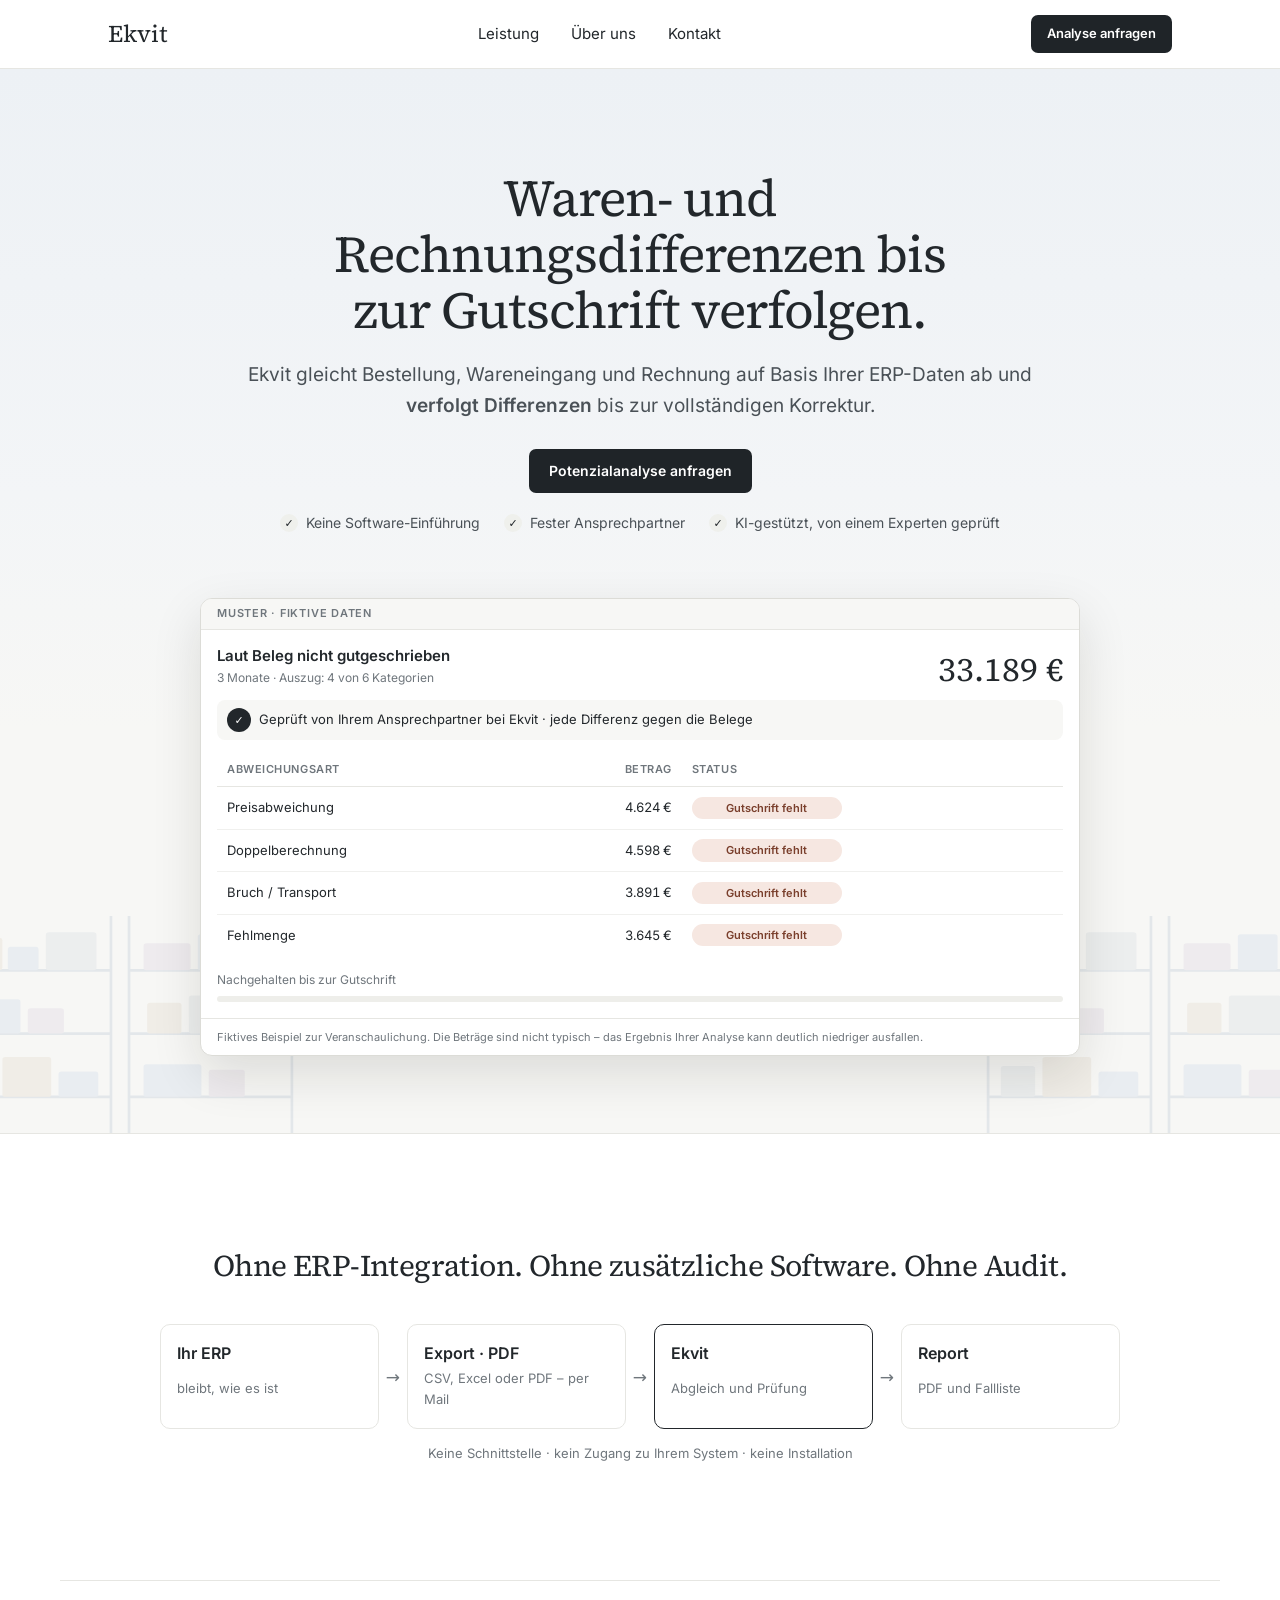
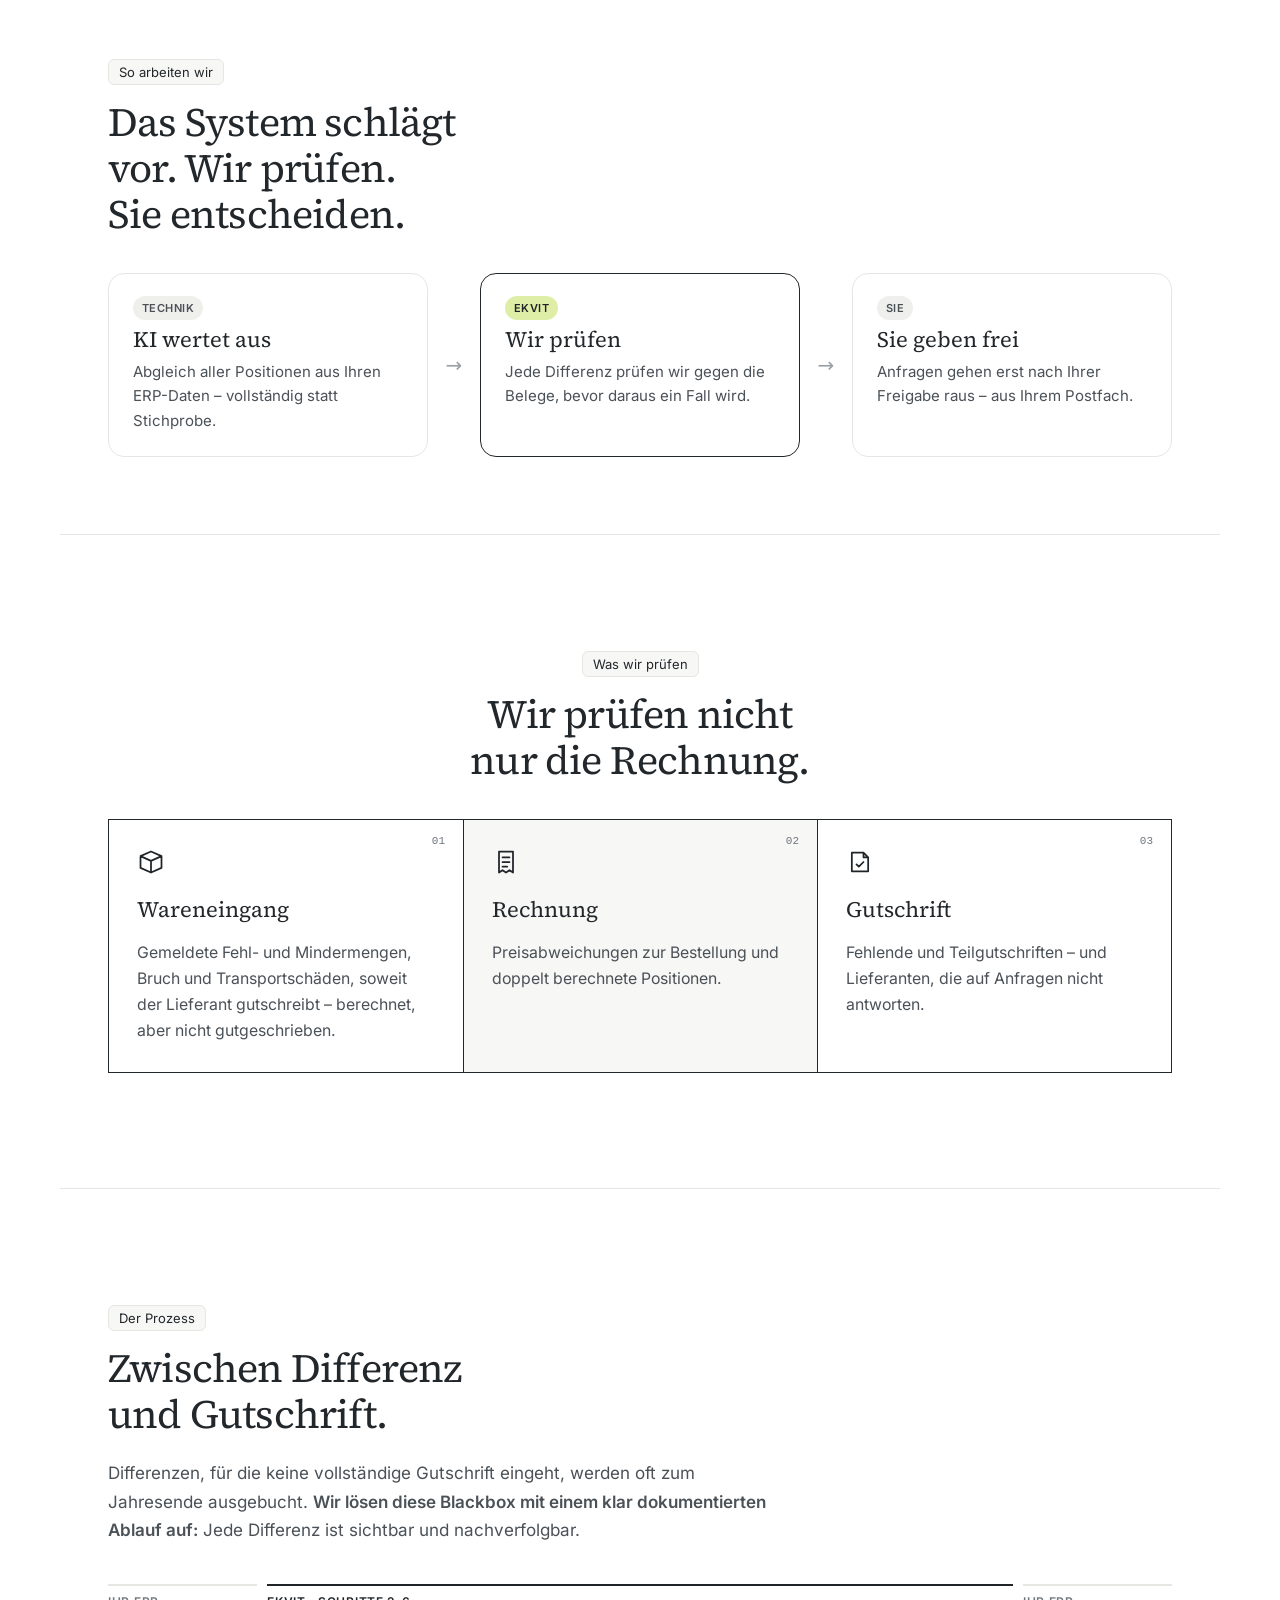
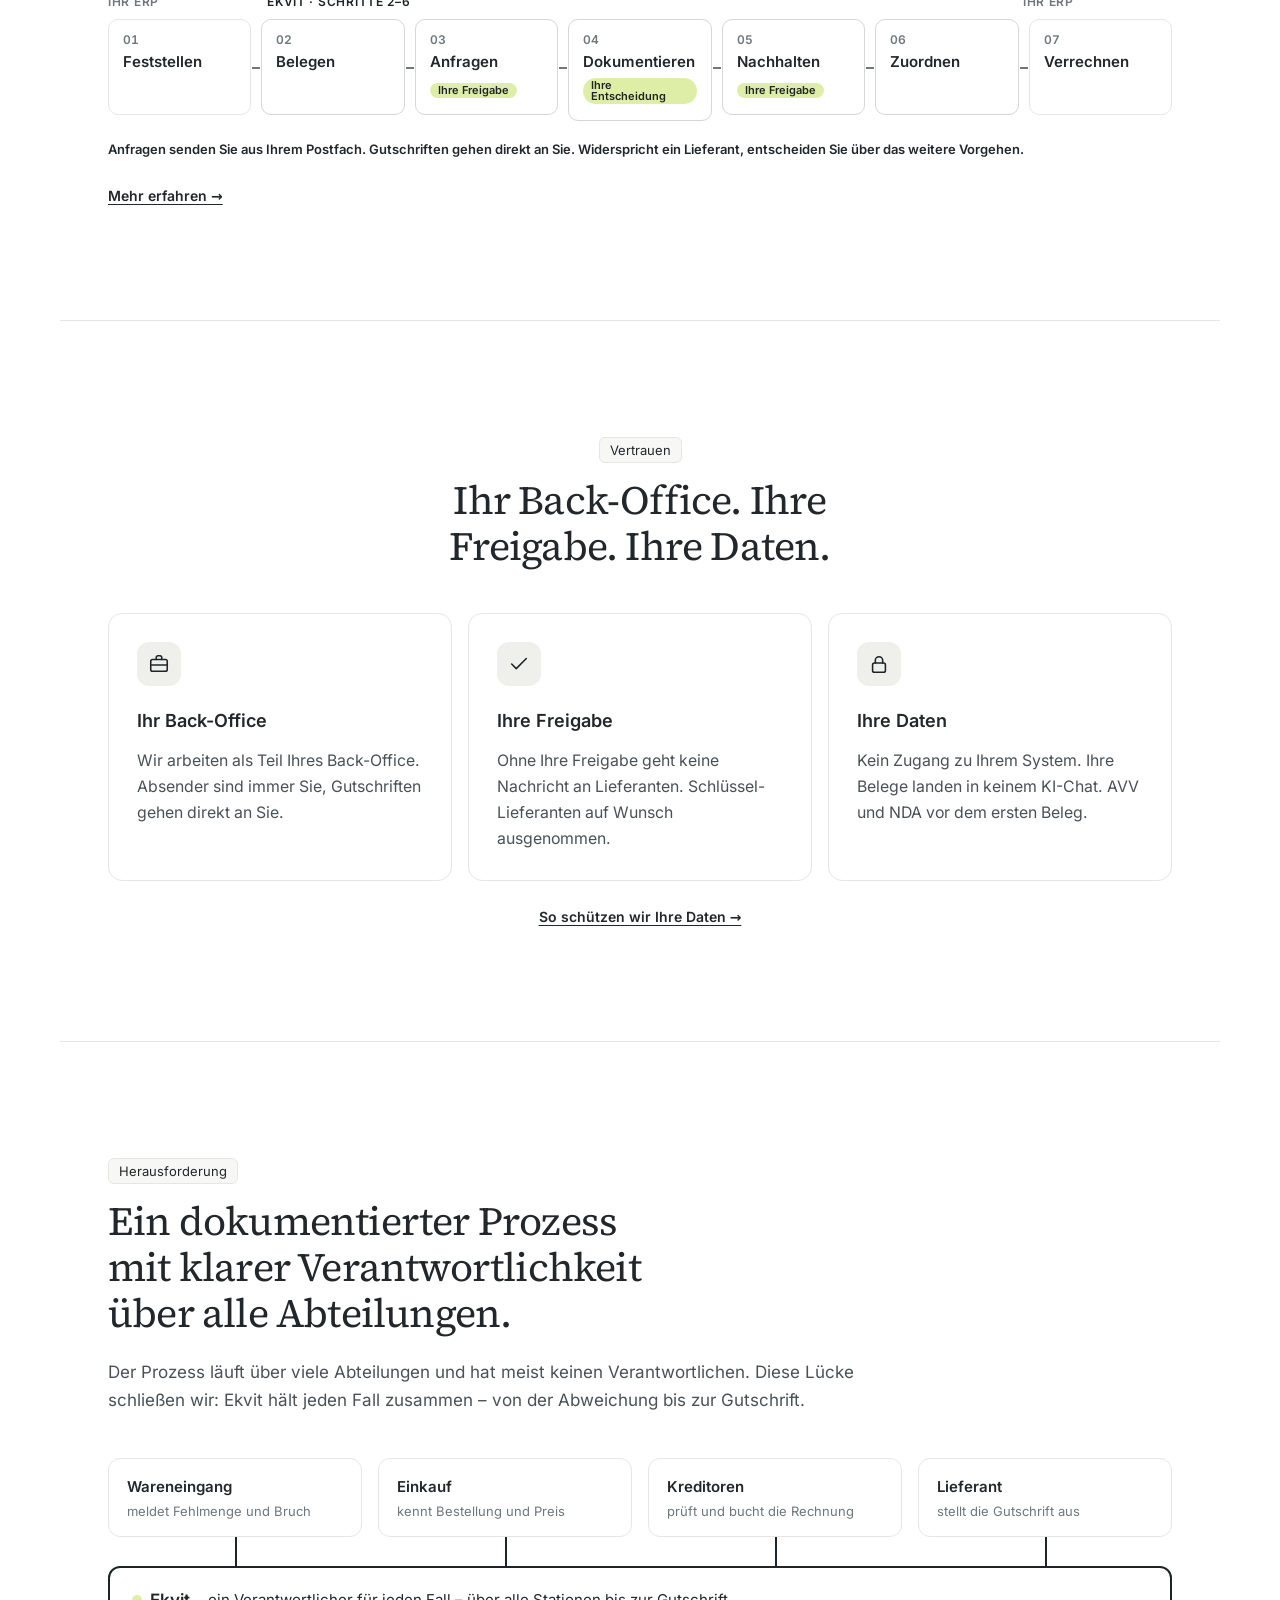
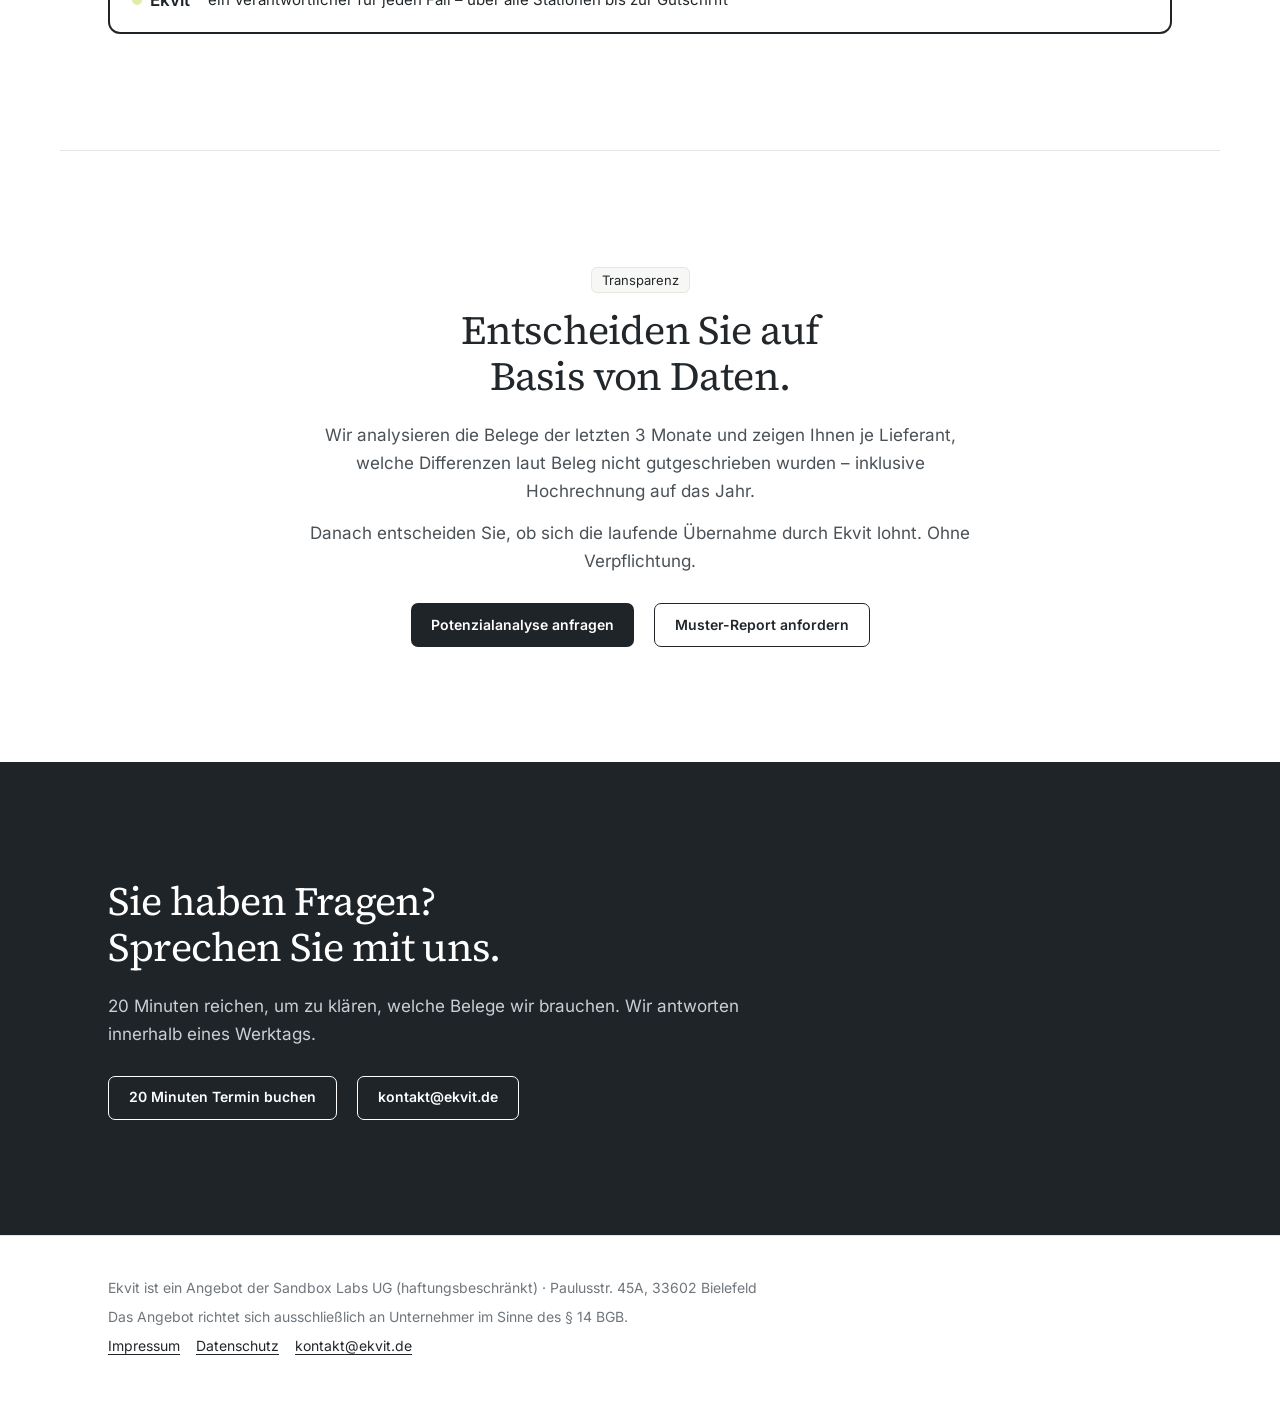
==== commit cb74c293: "Veröffentlichung F-2710-W4 (Quelle regress 6d500db)" ====
--- a/index.html
+++ b/index.html
@@ -8,7 +8,7 @@
 <header class="kopf"><div class="breite kopf-innen"><a class="wortmarke"  aria-label="Ekvit Startseite" href="index.html">Ekvit</a><nav class="nav" aria-label="Hauptnavigation"><a href="produkt.html">Leistung</a><a href="ueber-uns.html">Über uns</a><a href="kontakt.html">Kontakt</a></nav><a class="k k--primaer k--klein" href="anfrage.html">Analyse anfragen</a></div></header>
 <main>
 <section class="hero zentriert mit-bild-unten"><div class="breite"><h1>Waren- und Rechnungsdifferenzen bis zur Gutschrift verfolgen.</h1><p class="lead">Ekvit gleicht Bestellung, Wareneingang und Rechnung auf Basis Ihrer ERP-Daten ab und <strong>verfolgt Differenzen</strong> bis zur vollständigen Korrektur.</p><div class="knoepfe"><a class="k k--primaer" href="anfrage.html">Potenzialanalyse anfragen</a></div><ul class="hero-haken"><li>Keine Software-Einführung</li><li>Fester Ansprechpartner</li><li>KI-gestützt, von einem Experten geprüft</li></ul></div><div class="breite"><div class="buehne-unten"><figure class="mu sa" aria-label="Animiertes Beispiel: gefundene Differenzen werden bis zur Gutschrift verfolgt (Muster, fiktive Daten)"><div class="mu-band">Muster · fiktive Daten</div><div class="mu-inhalt"><div class="mu-kopf"><div><strong>Laut Beleg nicht gutgeschrieben</strong><small>3 Monate · Auszug: 4 von 6 Kategorien</small></div><b class="mu-summe">33.189 €</b></div><p class="sa-team"><i aria-hidden="true">✓</i>Geprüft von Ihrem Ansprechpartner bei Ekvit · jede Differenz gegen die Belege</p><div class="mu-tab"><table><thead><tr><th>Abweichungsart</th><th class="z">Betrag</th><th>Status</th></tr></thead><tbody><tr><td>Preisabweichung</td><td class="z">4.624 €</td><td class="sa-st"><span class="pill pill--offen">Gutschrift fehlt</span><span class="pill pill--neutral sa-b1">angefragt</span><span class="pill pill--ok sa-c1">gutgeschrieben</span></td></tr><tr><td>Doppelberechnung</td><td class="z">4.598 €</td><td class="sa-st"><span class="pill pill--offen">Gutschrift fehlt</span><span class="pill pill--neutral sa-b2">angefragt</span><span class="pill pill--mittel sa-c2">Teilgutschrift</span></td></tr><tr><td>Bruch / Transport</td><td class="z">3.891 €</td><td class="sa-st"><span class="pill pill--offen">Gutschrift fehlt</span><span class="pill pill--neutral sa-b3">angefragt</span><span class="pill pill--ok sa-c3">gutgeschrieben</span></td></tr><tr><td>Fehlmenge</td><td class="z">3.645 €</td><td class="sa-st"><span class="pill pill--offen">Gutschrift fehlt</span><span class="pill pill--neutral sa-b4">angefragt</span><span class="pill pill--neutral sa-c4">Nachfrage läuft</span></td></tr></tbody></table></div><div class="sa-fort"><span class="sa-fort-l">Nachgehalten bis zur Gutschrift</span><div class="sa-balken" aria-hidden="true"><span></span></div></div></div><p class="mu-m">Fiktives Beispiel zur Veranschaulichung. Die Beträge sind nicht typisch – das Ergebnis Ihrer Analyse kann deutlich niedriger ausfallen.</p></figure></div></div></section>
-<section class="sek sek--grau" id="ohne"><div class="breite"><h2>Ohne ERP-Integration. Ohne zusätzliche Software. Ohne Audit.</h2><figure class="export" aria-label="Ablauf ohne Integration: ERP, Export, Ekvit, Report"><ol class="ex-liste"><li class="ex-knoten"><b>Ihr ERP</b><span>bleibt, wie es ist</span></li><li class="ex-knoten"><b>Export · PDF</b><span>CSV, Excel oder PDF – per Mail</span></li><li class="ex-knoten ex-ekvit"><b>Ekvit</b><span>Abgleich und Prüfung</span></li><li class="ex-knoten"><b>Report</b><span>PDF und Fallliste</span></li></ol><figcaption class="ex-fuss">Keine Schnittstelle · kein Zugang zu Ihrem System · keine Installation</figcaption></figure></div></section>
+<section class="sek sek--hell" id="ohne"><div class="breite"><h2>Ohne ERP-Integration. Ohne zusätzliche Software. Ohne Audit.</h2><figure class="export" aria-label="Ablauf ohne Integration: ERP, Export, Ekvit, Report"><ol class="ex-liste"><li class="ex-knoten"><b>Ihr ERP</b><span>bleibt, wie es ist</span></li><li class="ex-knoten"><b>Export · PDF</b><span>CSV, Excel oder PDF – per Mail</span></li><li class="ex-knoten ex-ekvit"><b>Ekvit</b><span>Abgleich und Prüfung</span></li><li class="ex-knoten"><b>Report</b><span>PDF und Fallliste</span></li></ol><figcaption class="ex-fuss">Keine Schnittstelle · kein Zugang zu Ihrem System · keine Installation</figcaption></figure></div></section>
 
 <section class="sek sek--hell" id="so-arbeiten"><div class="breite"><div><p class="eyebrow">So arbeiten wir</p><h2>Das System schlägt vor. Wir prüfen. Sie entscheiden.</h2></div><ol class="sw"><li class="sw-k"><span class="sw-tag">Technik</span><b>KI wertet aus</b><p>Abgleich aller Positionen aus Ihren ERP-Daten – vollständig statt Stichprobe.</p></li><li class="sw-pf" aria-hidden="true">→</li><li class="sw-k sw-k--team"><span class="sw-tag sw-tag--lime">Ekvit</span><b>Wir prüfen</b><p>Jede Differenz prüfen wir gegen die Belege, bevor daraus ein Fall wird.</p></li><li class="sw-pf" aria-hidden="true">→</li><li class="sw-k"><span class="sw-tag">Sie</span><b>Sie geben frei</b><p>Anfragen gehen erst nach Ihrer Freigabe raus – aus Ihrem Postfach.</p></li></ol></div></section>
 
@@ -16,7 +16,7 @@
 
 <section class="sek sek--hell" id="prozess"><div class="breite"><p class="eyebrow">Der Prozess</p><h2>Zwischen Differenz und Gutschrift.</h2><p class="text">Differenzen, für die keine vollständige Gutschrift eingeht, werden oft zum Jahresende ausgebucht. <strong>Wir lösen diese Blackbox mit einem klar dokumentierten Ablauf auf:</strong> Jede Differenz ist sichtbar und nachverfolgbar.</p><figure class="fluss" aria-label="Die 7 Schritte: Schritt 1 und 7 im ERP, Schritte 2 bis 6 bei Ekvit, Freigaben bei Ihnen"><div class="fl-spuren" aria-hidden="true"><span class="fl-sp-erp">Ihr ERP</span><span class="fl-sp-ekvit">Ekvit · Schritte 2–6</span><span class="fl-sp-erp">Ihr ERP</span></div><ol class="fl-liste"><li class="fl-schritt fl-erp"><div class="fl-box"><span class="fl-nr">01</span><b>Feststellen</b></div></li><li class="fl-schritt fl-ekvit"><div class="fl-box"><span class="fl-nr">02</span><b>Belegen</b></div></li><li class="fl-schritt fl-ekvit"><div class="fl-box"><span class="fl-nr">03</span><b>Anfragen</b><span class="fl-sie">Ihre Freigabe</span></div></li><li class="fl-schritt fl-ekvit"><div class="fl-box"><span class="fl-nr">04</span><b>Dokumentieren</b><span class="fl-sie">Ihre Entscheidung</span></div></li><li class="fl-schritt fl-ekvit"><div class="fl-box"><span class="fl-nr">05</span><b>Nachhalten</b><span class="fl-sie">Ihre Freigabe</span></div></li><li class="fl-schritt fl-ekvit"><div class="fl-box"><span class="fl-nr">06</span><b>Zuordnen</b></div></li><li class="fl-schritt fl-erp"><div class="fl-box"><span class="fl-nr">07</span><b>Verrechnen</b></div></li></ol><figcaption class="fl-fuss"><span>Anfragen senden Sie aus Ihrem Postfach. Gutschriften gehen direkt an Sie. Widerspricht ein Lieferant, entscheiden Sie über das weitere Vorgehen.</span></figcaption></figure><div class="knoepfe"><a class="k k--text" href="produkt.html">Mehr erfahren →</a></div></div></section>
 
-<section class="sek sek--grau" id="vertrauen"><div class="breite"><div class="kopf-mitte"><p class="eyebrow">Vertrauen</p><h2>Ihr Back-Office. Ihre Freigabe. Ihre Daten.</h2></div><div class="karten karten--3"><div class="karte"><span class="v-icon"><svg width="22" height="22" viewBox="0 0 24 24" fill="none" stroke="#1F2428" stroke-width="1.7" stroke-linecap="round" stroke-linejoin="round" aria-hidden="true"><rect x="3" y="7" width="18" height="13" rx="2"></rect><path d="M9 7V5a2 2 0 0 1 2-2h2a2 2 0 0 1 2 2v2"></path><path d="M3 13h18"></path></svg></span><h3>Ihr Back-Office</h3><p>Wir arbeiten als Teil Ihres Back-Office. Absender sind immer Sie, Gutschriften gehen direkt an Sie.</p></div><div class="karte"><span class="v-icon"><svg width="22" height="22" viewBox="0 0 24 24" fill="none" stroke="#1F2428" stroke-width="1.7" stroke-linecap="round" stroke-linejoin="round" aria-hidden="true"><path d="M20 6L9 17l-5-5"></path></svg></span><h3>Ihre Freigabe</h3><p>Ohne Ihre Freigabe geht keine Nachricht an Lieferanten. Schlüssel-Lieferanten auf Wunsch ausgenommen.</p></div><div class="karte"><span class="v-icon"><svg width="22" height="22" viewBox="0 0 24 24" fill="none" stroke="#1F2428" stroke-width="1.7" stroke-linecap="round" stroke-linejoin="round" aria-hidden="true"><rect x="5" y="11" width="14" height="10" rx="2"></rect><path d="M8 11V8a4 4 0 0 1 8 0v3"></path></svg></span><h3>Ihre Daten</h3><p>Kein Zugang zu Ihrem System. Ihre Belege landen in keinem KI-Chat. AVV und NDA vor dem ersten Beleg.</p></div></div><div class="knoepfe"><a class="k k--text" href="produkt.html#daten">So schützen wir Ihre Daten →</a></div></div></section>
+<section class="sek sek--hell" id="vertrauen"><div class="breite"><div class="kopf-mitte"><p class="eyebrow">Vertrauen</p><h2>Ihr Back-Office. Ihre Freigabe. Ihre Daten.</h2></div><div class="karten karten--3"><div class="karte"><span class="v-icon"><svg width="22" height="22" viewBox="0 0 24 24" fill="none" stroke="#1F2428" stroke-width="1.7" stroke-linecap="round" stroke-linejoin="round" aria-hidden="true"><rect x="3" y="7" width="18" height="13" rx="2"></rect><path d="M9 7V5a2 2 0 0 1 2-2h2a2 2 0 0 1 2 2v2"></path><path d="M3 13h18"></path></svg></span><h3>Ihr Back-Office</h3><p>Wir arbeiten als Teil Ihres Back-Office. Absender sind immer Sie, Gutschriften gehen direkt an Sie.</p></div><div class="karte"><span class="v-icon"><svg width="22" height="22" viewBox="0 0 24 24" fill="none" stroke="#1F2428" stroke-width="1.7" stroke-linecap="round" stroke-linejoin="round" aria-hidden="true"><path d="M20 6L9 17l-5-5"></path></svg></span><h3>Ihre Freigabe</h3><p>Ohne Ihre Freigabe geht keine Nachricht an Lieferanten. Schlüssel-Lieferanten auf Wunsch ausgenommen.</p></div><div class="karte"><span class="v-icon"><svg width="22" height="22" viewBox="0 0 24 24" fill="none" stroke="#1F2428" stroke-width="1.7" stroke-linecap="round" stroke-linejoin="round" aria-hidden="true"><rect x="5" y="11" width="14" height="10" rx="2"></rect><path d="M8 11V8a4 4 0 0 1 8 0v3"></path></svg></span><h3>Ihre Daten</h3><p>Kein Zugang zu Ihrem System. Ihre Belege landen in keinem KI-Chat. AVV und NDA vor dem ersten Beleg.</p></div></div><div class="knoepfe"><a class="k k--text" href="produkt.html#daten">So schützen wir Ihre Daten →</a></div></div></section>
 
 <section class="sek sek--hell" id="ownership"><div class="breite"><p class="eyebrow">Herausforderung</p><h2>Ein dokumentierter Prozess mit klarer Verantwortlichkeit über alle Abteilungen.</h2><p class="text">Der Prozess läuft über viele Abteilungen und hat meist keinen Verantwortlichen. Diese Lücke schließen wir: Ekvit hält jeden Fall zusammen – von der Abweichung bis zur Gutschrift.</p><figure class="ow2" aria-label="Wareneingang, Einkauf, Kreditoren und Lieferant, verbunden durch Ekvit"><ol class="ow2-stationen"><li><b>Wareneingang</b><span>meldet Fehlmenge und Bruch</span></li><li><b>Einkauf</b><span>kennt Bestellung und Preis</span></li><li><b>Kreditoren</b><span>prüft und bucht die Rechnung</span></li><li><b>Lieferant</b><span>stellt die Gutschrift aus</span></li></ol><div class="ow2-ekvit"><b>Ekvit</b><span>ein Verantwortlicher für jeden Fall – über alle Stationen bis zur Gutschrift</span></div></figure></div></section>
 
--- a/seite-index.css
+++ b/seite-index.css
@@ -59,7 +59,7 @@
 .fl-schritt:not(:last-child)::after{top:39px}
 /* Vertrauen (auf Grau: Karten weiß) */
 #vertrauen .karten{gap:16px;margin-top:44px}
-#vertrauen .karte{background:#FFFFFF;border:0;border-radius:14px;padding:28px;gap:8px}
+#vertrauen .karte{background:#FFFFFF;border:1px solid #E6E6E2;border-radius:14px;padding:28px;gap:8px}
 #vertrauen .karte h3{font-size:1.125rem}
 .v-icon{width:44px;height:44px;border-radius:12px;background:#EFF0EC;display:grid;place-items:center;margin-bottom:14px}
 #vertrauen .knoepfe{justify-content:center}
@@ -102,8 +102,9 @@
 #prozess .fl-schritt:not(:last-child)::after{top:48px}
 #prozess .fluss{margin-top:40px}
 #prozess .fl-fuss{margin-top:18px}
+/* R12 (Josch): unter dem Hero alles Weiß, Abgrenzung über Abstand + Trennlinie */
 /* R11: „Ohne Integration“ als ruhige Fortsetzung des Hero (gleicher Grund, mittig, kompakt) */
-.seite #ohne{border-top:0;padding-top:clamp(8px,2vw,24px);padding-bottom:clamp(56px,7vw,96px);text-align:center}
+.seite #ohne{text-align:center}
 .seite #ohne h2{max-width:none;margin:0 auto 28px;font-size:clamp(1.375rem,1.1rem + 1vw,1.875rem)}
 .seite #ohne .ex-liste{max-width:960px;margin-inline:auto;text-align:left}
 .seite #ohne .ex-fuss{text-align:center}
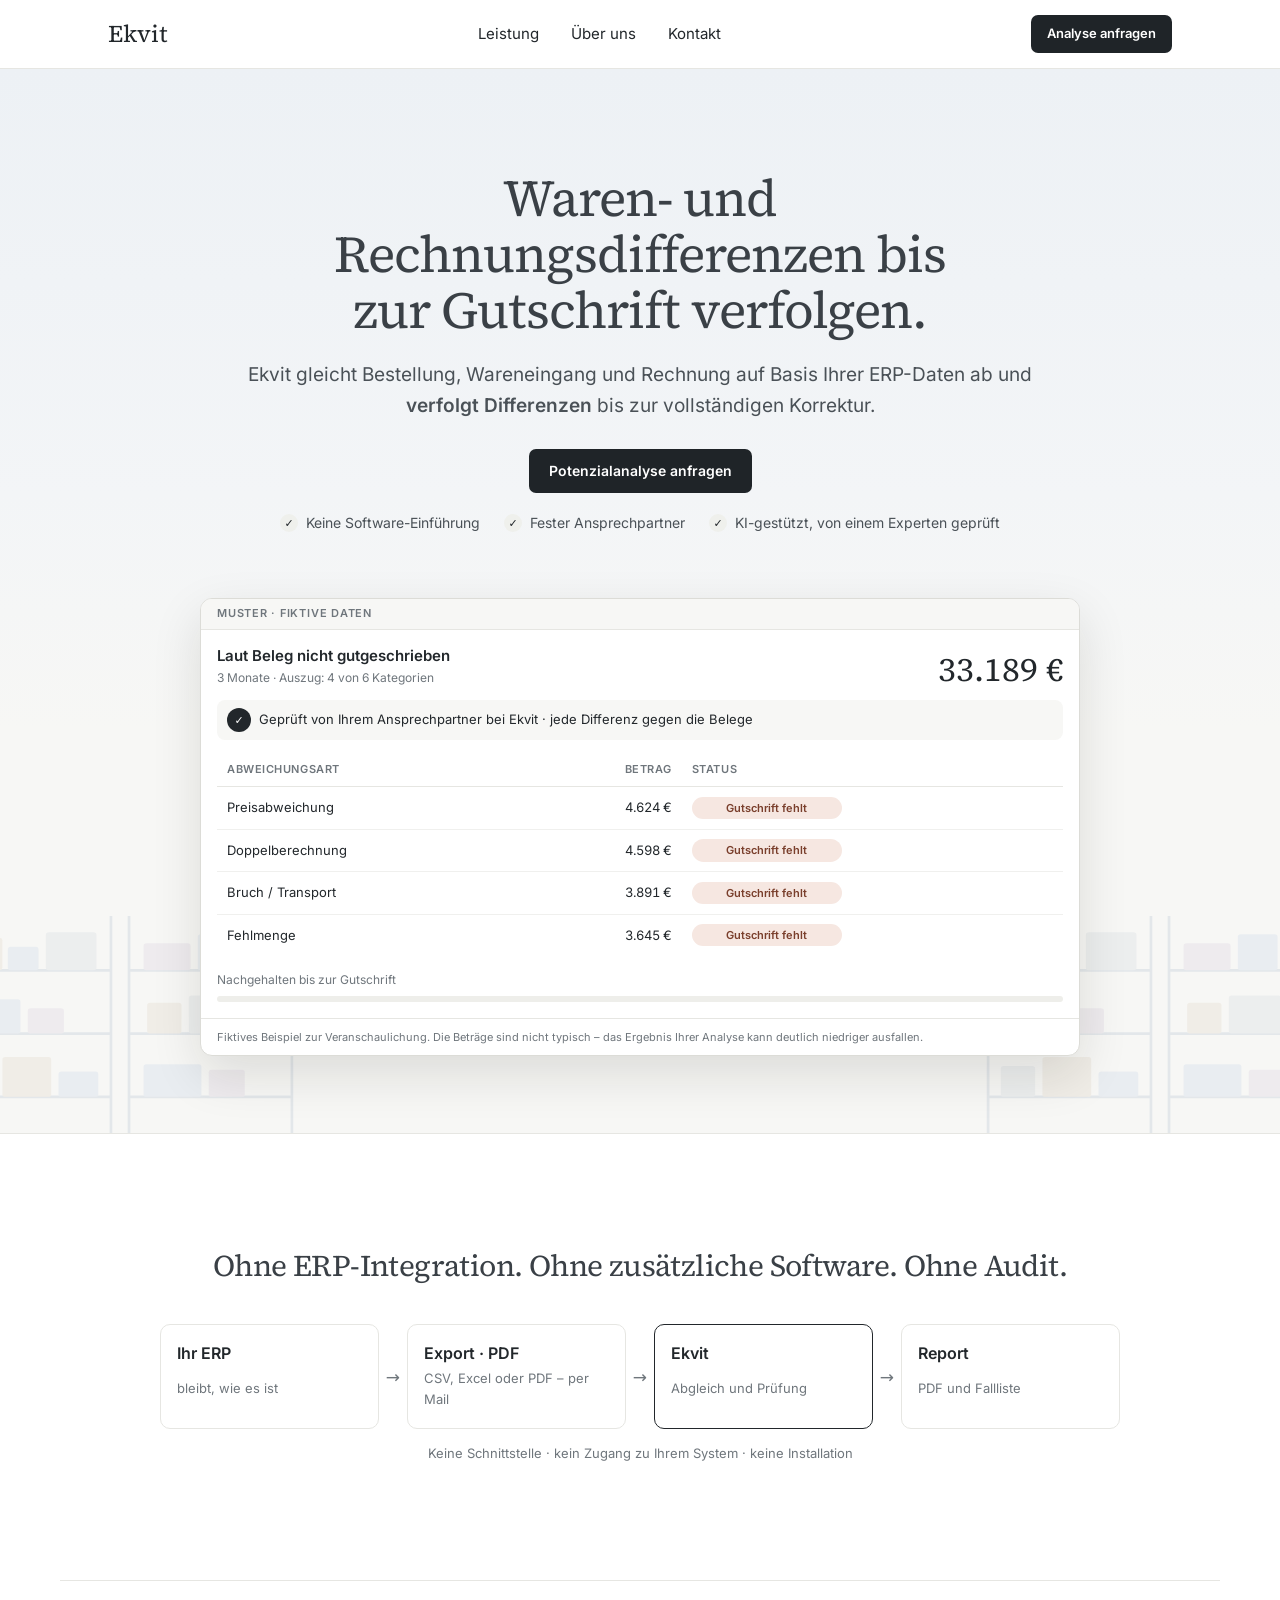
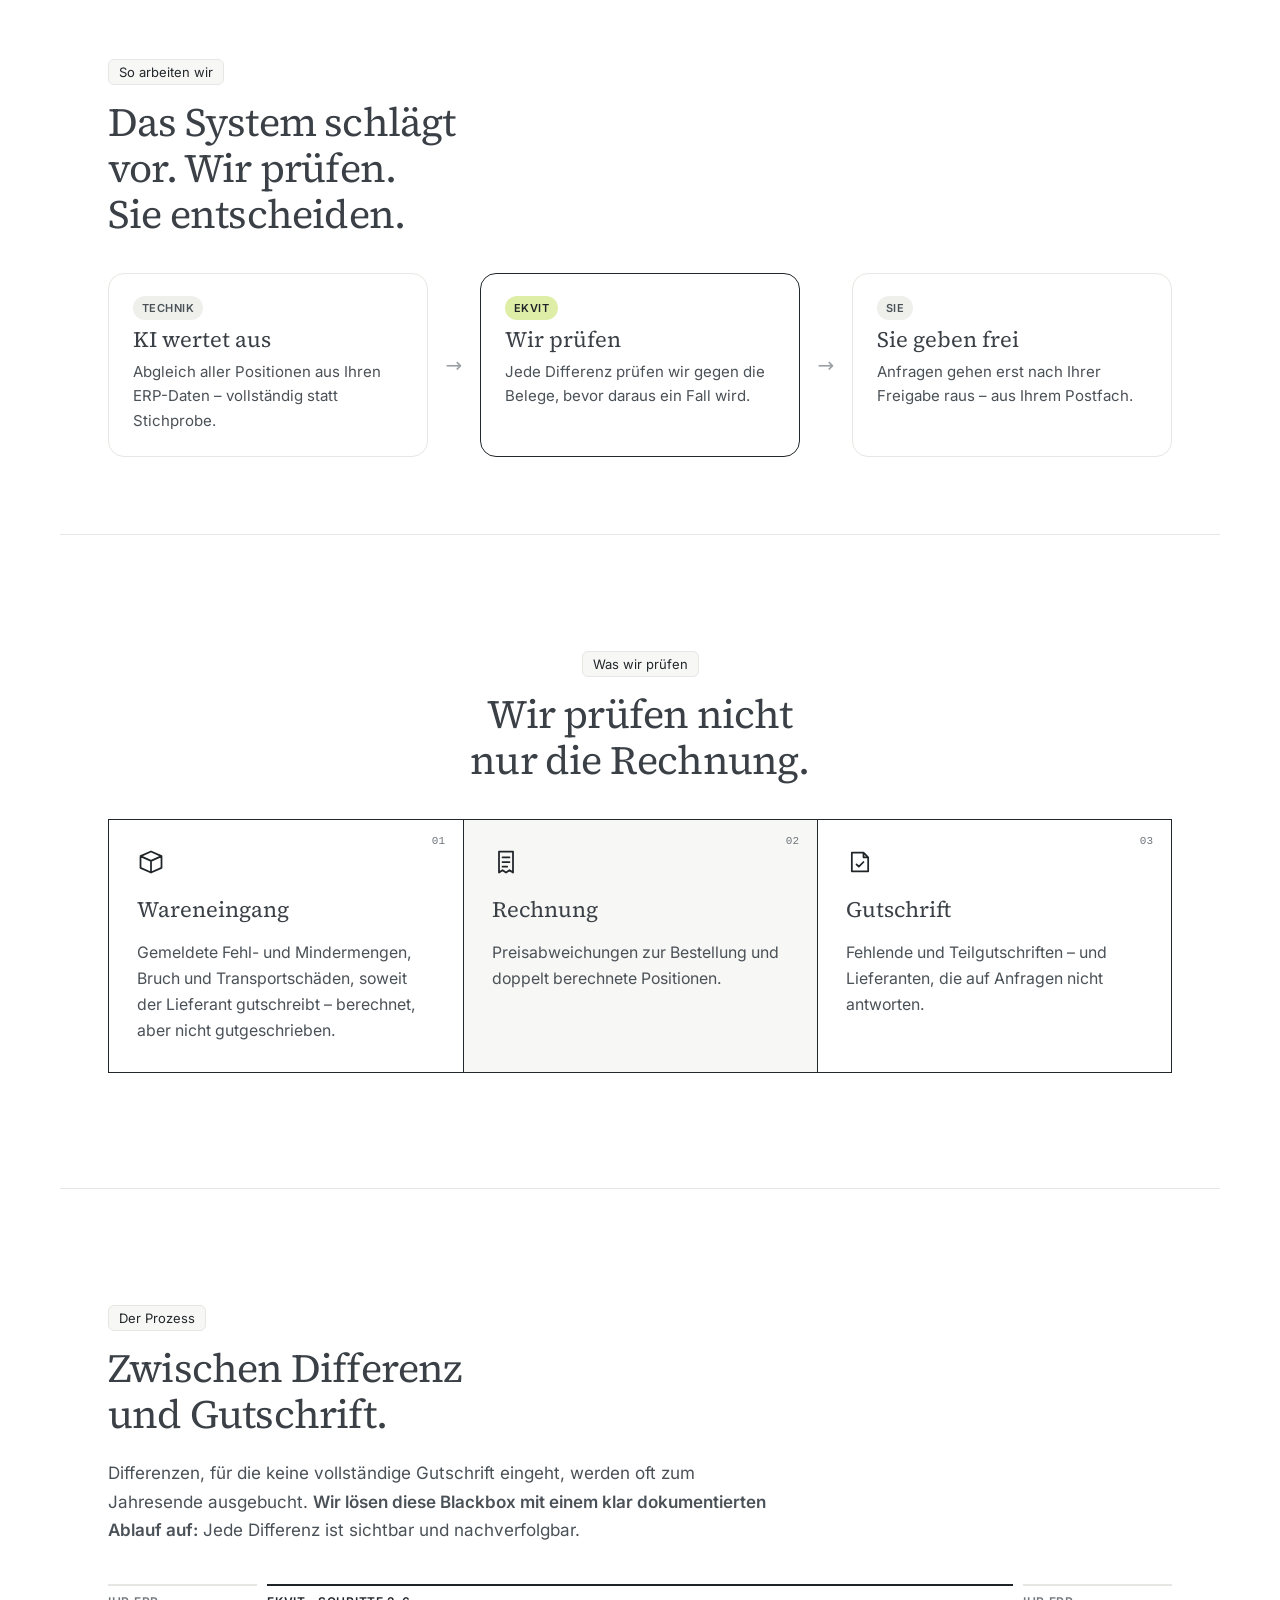
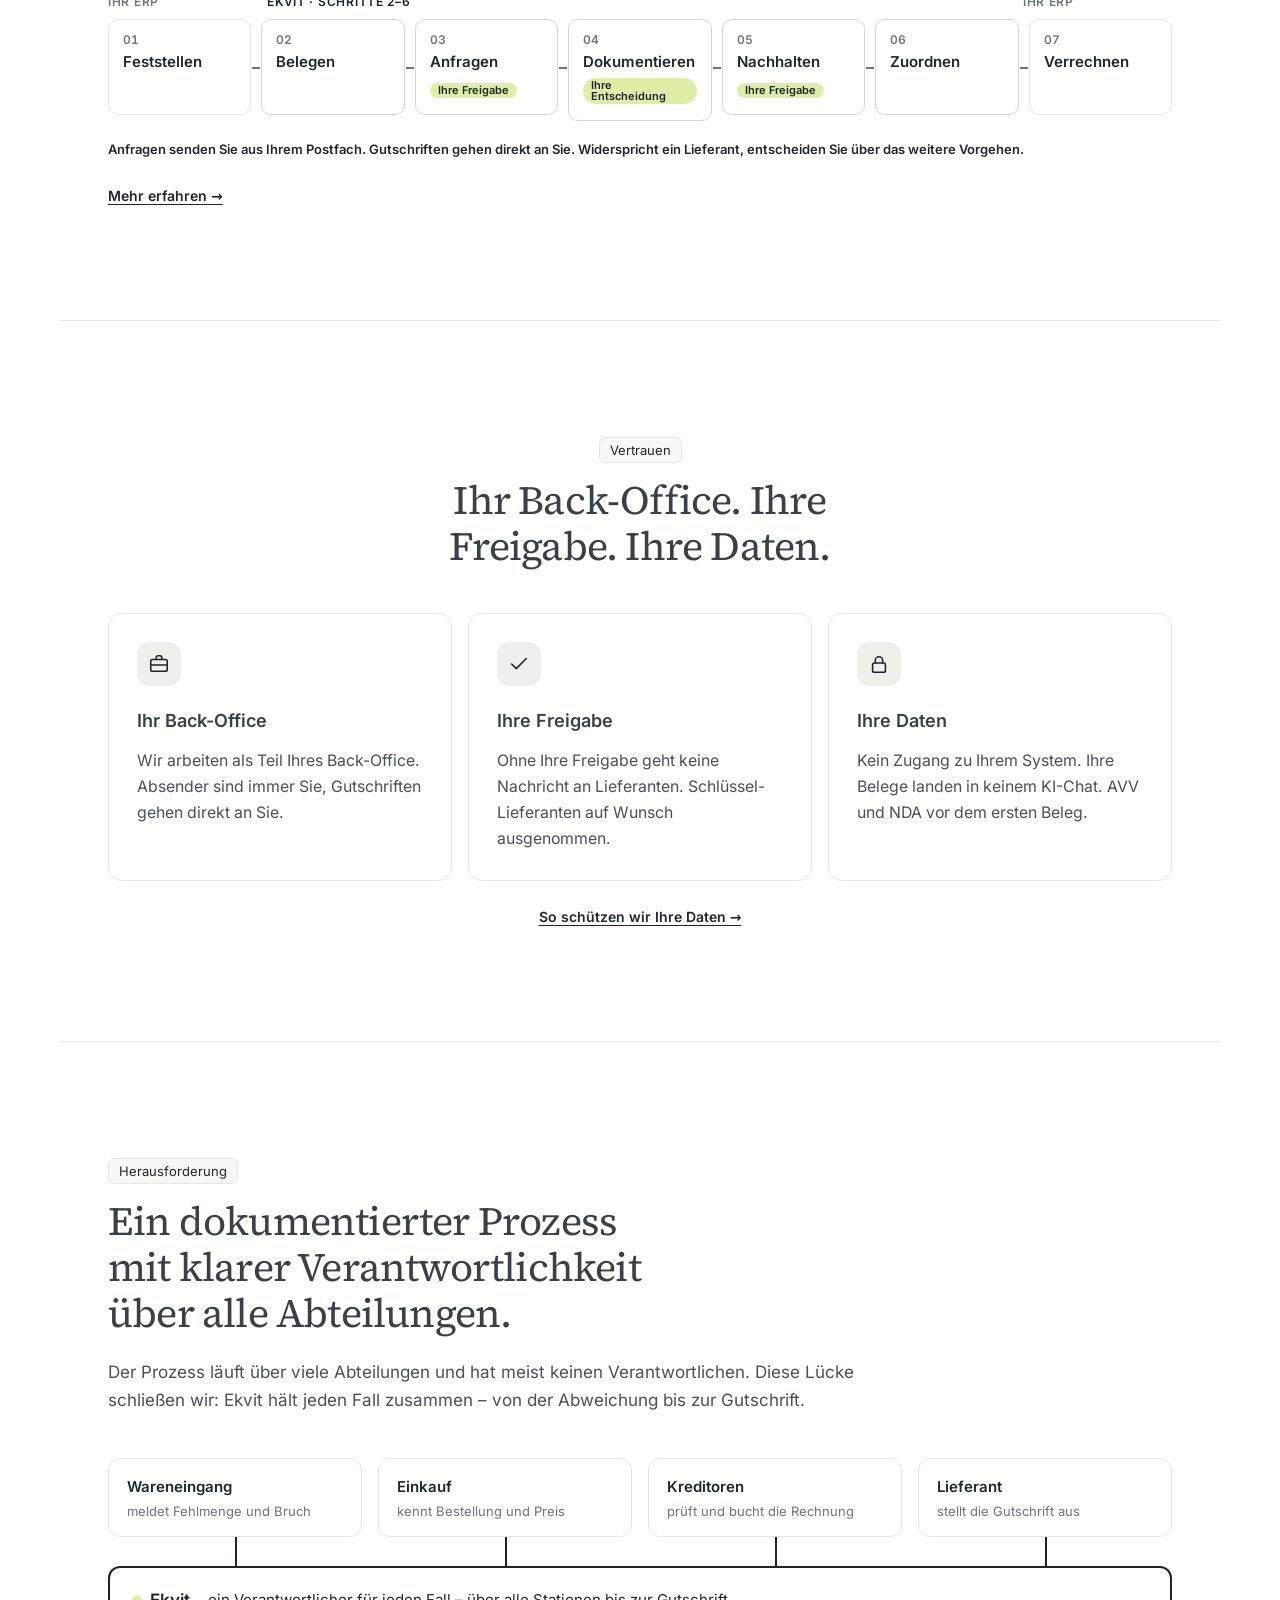
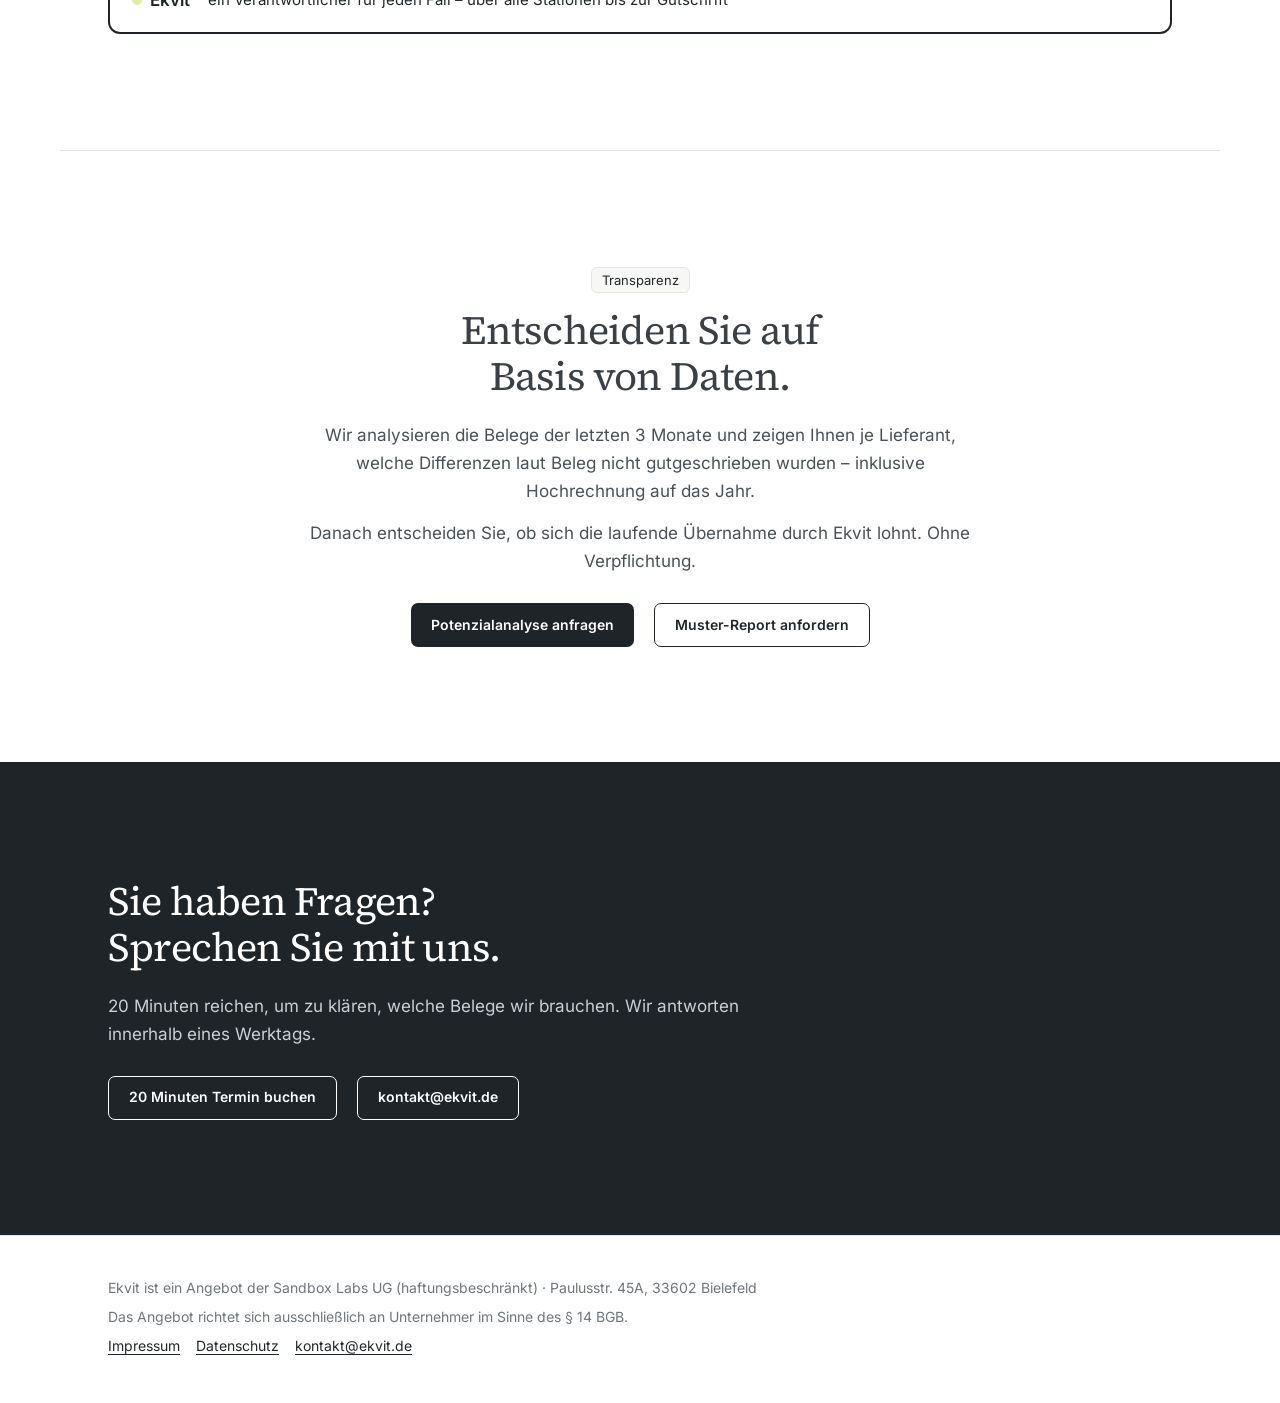
==== commit a63bedba: "Veröffentlichung F-2710-W6 (Quelle regress da80ba1)" ====
--- a/index.html
+++ b/index.html
@@ -5,27 +5,27 @@
 <link rel="stylesheet" href="design.css"><link rel="stylesheet" href="seite-index.css">
 </head><body>
 <div class="seite">
-<header class="kopf"><div class="breite kopf-innen"><a class="wortmarke"  aria-label="Ekvit Startseite" href="index.html">Ekvit</a><nav class="nav" aria-label="Hauptnavigation"><a href="produkt.html">Leistung</a><a href="ueber-uns.html">Über uns</a><a href="kontakt.html">Kontakt</a></nav><a class="k k--primaer k--klein" href="anfrage.html">Analyse anfragen</a></div></header>
+<header class="kopf"><div class="breite kopf-innen"><a class="wortmarke"  aria-label="Ekvit Startseite" href="/">Ekvit</a><nav class="nav" aria-label="Hauptnavigation"><a href="/produkt">Leistung</a><a href="/ueber-uns">Über uns</a><a href="/kontakt">Kontakt</a></nav><a class="k k--primaer k--klein" href="/anfrage">Analyse anfragen</a></div></header>
 <main>
-<section class="hero zentriert mit-bild-unten"><div class="breite"><h1>Waren- und Rechnungsdifferenzen bis zur Gutschrift verfolgen.</h1><p class="lead">Ekvit gleicht Bestellung, Wareneingang und Rechnung auf Basis Ihrer ERP-Daten ab und <strong>verfolgt Differenzen</strong> bis zur vollständigen Korrektur.</p><div class="knoepfe"><a class="k k--primaer" href="anfrage.html">Potenzialanalyse anfragen</a></div><ul class="hero-haken"><li>Keine Software-Einführung</li><li>Fester Ansprechpartner</li><li>KI-gestützt, von einem Experten geprüft</li></ul></div><div class="breite"><div class="buehne-unten"><figure class="mu sa" aria-label="Animiertes Beispiel: gefundene Differenzen werden bis zur Gutschrift verfolgt (Muster, fiktive Daten)"><div class="mu-band">Muster · fiktive Daten</div><div class="mu-inhalt"><div class="mu-kopf"><div><strong>Laut Beleg nicht gutgeschrieben</strong><small>3 Monate · Auszug: 4 von 6 Kategorien</small></div><b class="mu-summe">33.189 €</b></div><p class="sa-team"><i aria-hidden="true">✓</i>Geprüft von Ihrem Ansprechpartner bei Ekvit · jede Differenz gegen die Belege</p><div class="mu-tab"><table><thead><tr><th>Abweichungsart</th><th class="z">Betrag</th><th>Status</th></tr></thead><tbody><tr><td>Preisabweichung</td><td class="z">4.624 €</td><td class="sa-st"><span class="pill pill--offen">Gutschrift fehlt</span><span class="pill pill--neutral sa-b1">angefragt</span><span class="pill pill--ok sa-c1">gutgeschrieben</span></td></tr><tr><td>Doppelberechnung</td><td class="z">4.598 €</td><td class="sa-st"><span class="pill pill--offen">Gutschrift fehlt</span><span class="pill pill--neutral sa-b2">angefragt</span><span class="pill pill--mittel sa-c2">Teilgutschrift</span></td></tr><tr><td>Bruch / Transport</td><td class="z">3.891 €</td><td class="sa-st"><span class="pill pill--offen">Gutschrift fehlt</span><span class="pill pill--neutral sa-b3">angefragt</span><span class="pill pill--ok sa-c3">gutgeschrieben</span></td></tr><tr><td>Fehlmenge</td><td class="z">3.645 €</td><td class="sa-st"><span class="pill pill--offen">Gutschrift fehlt</span><span class="pill pill--neutral sa-b4">angefragt</span><span class="pill pill--neutral sa-c4">Nachfrage läuft</span></td></tr></tbody></table></div><div class="sa-fort"><span class="sa-fort-l">Nachgehalten bis zur Gutschrift</span><div class="sa-balken" aria-hidden="true"><span></span></div></div></div><p class="mu-m">Fiktives Beispiel zur Veranschaulichung. Die Beträge sind nicht typisch – das Ergebnis Ihrer Analyse kann deutlich niedriger ausfallen.</p></figure></div></div></section>
+<section class="hero zentriert mit-bild-unten"><div class="breite"><h1>Waren- und Rechnungsdifferenzen bis zur Gutschrift verfolgen.</h1><p class="lead">Ekvit gleicht Bestellung, Wareneingang und Rechnung auf Basis Ihrer ERP-Daten ab und <strong>verfolgt Differenzen</strong> bis zur vollständigen Korrektur.</p><div class="knoepfe"><a class="k k--primaer" href="/anfrage">Potenzialanalyse anfragen</a></div><ul class="hero-haken"><li>Keine Software-Einführung</li><li>Fester Ansprechpartner</li><li>KI-gestützt, von einem Experten geprüft</li></ul></div><div class="breite"><div class="buehne-unten"><figure class="mu sa" aria-label="Animiertes Beispiel: gefundene Differenzen werden bis zur Gutschrift verfolgt (Muster, fiktive Daten)"><div class="mu-band">Muster · fiktive Daten</div><div class="mu-inhalt"><div class="mu-kopf"><div><strong>Laut Beleg nicht gutgeschrieben</strong><small>3 Monate · Auszug: 4 von 6 Kategorien</small></div><b class="mu-summe">33.189 €</b></div><p class="sa-team"><i aria-hidden="true">✓</i>Geprüft von Ihrem Ansprechpartner bei Ekvit · jede Differenz gegen die Belege</p><div class="mu-tab"><table><thead><tr><th>Abweichungsart</th><th class="z">Betrag</th><th>Status</th></tr></thead><tbody><tr><td>Preisabweichung</td><td class="z">4.624 €</td><td class="sa-st"><span class="pill pill--offen">Gutschrift fehlt</span><span class="pill pill--neutral sa-b1">angefragt</span><span class="pill pill--ok sa-c1">gutgeschrieben</span></td></tr><tr><td>Doppelberechnung</td><td class="z">4.598 €</td><td class="sa-st"><span class="pill pill--offen">Gutschrift fehlt</span><span class="pill pill--neutral sa-b2">angefragt</span><span class="pill pill--mittel sa-c2">Teilgutschrift</span></td></tr><tr><td>Bruch / Transport</td><td class="z">3.891 €</td><td class="sa-st"><span class="pill pill--offen">Gutschrift fehlt</span><span class="pill pill--neutral sa-b3">angefragt</span><span class="pill pill--ok sa-c3">gutgeschrieben</span></td></tr><tr><td>Fehlmenge</td><td class="z">3.645 €</td><td class="sa-st"><span class="pill pill--offen">Gutschrift fehlt</span><span class="pill pill--neutral sa-b4">angefragt</span><span class="pill pill--neutral sa-c4">Nachfrage läuft</span></td></tr></tbody></table></div><div class="sa-fort"><span class="sa-fort-l">Nachgehalten bis zur Gutschrift</span><div class="sa-balken" aria-hidden="true"><span></span></div></div></div><p class="mu-m">Fiktives Beispiel zur Veranschaulichung. Die Beträge sind nicht typisch – das Ergebnis Ihrer Analyse kann deutlich niedriger ausfallen.</p></figure></div></div></section>
 <section class="sek sek--hell" id="ohne"><div class="breite"><h2>Ohne ERP-Integration. Ohne zusätzliche Software. Ohne Audit.</h2><figure class="export" aria-label="Ablauf ohne Integration: ERP, Export, Ekvit, Report"><ol class="ex-liste"><li class="ex-knoten"><b>Ihr ERP</b><span>bleibt, wie es ist</span></li><li class="ex-knoten"><b>Export · PDF</b><span>CSV, Excel oder PDF – per Mail</span></li><li class="ex-knoten ex-ekvit"><b>Ekvit</b><span>Abgleich und Prüfung</span></li><li class="ex-knoten"><b>Report</b><span>PDF und Fallliste</span></li></ol><figcaption class="ex-fuss">Keine Schnittstelle · kein Zugang zu Ihrem System · keine Installation</figcaption></figure></div></section>
 
 <section class="sek sek--hell" id="so-arbeiten"><div class="breite"><div><p class="eyebrow">So arbeiten wir</p><h2>Das System schlägt vor. Wir prüfen. Sie entscheiden.</h2></div><ol class="sw"><li class="sw-k"><span class="sw-tag">Technik</span><b>KI wertet aus</b><p>Abgleich aller Positionen aus Ihren ERP-Daten – vollständig statt Stichprobe.</p></li><li class="sw-pf" aria-hidden="true">→</li><li class="sw-k sw-k--team"><span class="sw-tag sw-tag--lime">Ekvit</span><b>Wir prüfen</b><p>Jede Differenz prüfen wir gegen die Belege, bevor daraus ein Fall wird.</p></li><li class="sw-pf" aria-hidden="true">→</li><li class="sw-k"><span class="sw-tag">Sie</span><b>Sie geben frei</b><p>Anfragen gehen erst nach Ihrer Freigabe raus – aus Ihrem Postfach.</p></li></ol></div></section>
 
 <section class="sek sek--hell" id="leistungen"><div class="breite"><div class="kopf-mitte"><p class="eyebrow">Was wir prüfen</p><h2>Wir prüfen nicht nur die Rechnung.</h2></div><div class="karten karten--3 karten--raster"><div class="karte"><span class="k-code">01</span><svg class="k-icon" viewBox="0 0 24 24" aria-hidden="true" fill="none" stroke="currentColor" stroke-width="1.5" stroke-linejoin="round" stroke-linecap="round"><path d="M3 7l9-4 9 4v10l-9 4-9-4z M3 7l9 4 9-4 M12 11v10"></path></svg><h3>Wareneingang</h3><p>Gemeldete Fehl- und Mindermengen, Bruch und Transportschäden, soweit der Lieferant gutschreibt – berechnet, aber nicht gutgeschrieben.</p></div><div class="karte"><span class="k-code">02</span><svg class="k-icon" viewBox="0 0 24 24" aria-hidden="true" fill="none" stroke="currentColor" stroke-width="1.5" stroke-linejoin="round" stroke-linecap="round"><path d="M6 3h12v18l-3-2-3 2-3-2-3 2z M9 8h6 M9 12h6 M9 16h4"></path></svg><h3>Rechnung</h3><p>Preisabweichungen zur Bestellung und doppelt berechnete Positionen.</p></div><div class="karte"><span class="k-code">03</span><svg class="k-icon" viewBox="0 0 24 24" aria-hidden="true" fill="none" stroke="currentColor" stroke-width="1.5" stroke-linejoin="round" stroke-linecap="round"><path d="M5 4h10l4 4v12H5z M15 4v4h4 M9 14l2 2 4-4"></path></svg><h3>Gutschrift</h3><p>Fehlende und Teilgutschriften – und Lieferanten, die auf Anfragen nicht antworten.</p></div></div></div></section>
 
-<section class="sek sek--hell" id="prozess"><div class="breite"><p class="eyebrow">Der Prozess</p><h2>Zwischen Differenz und Gutschrift.</h2><p class="text">Differenzen, für die keine vollständige Gutschrift eingeht, werden oft zum Jahresende ausgebucht. <strong>Wir lösen diese Blackbox mit einem klar dokumentierten Ablauf auf:</strong> Jede Differenz ist sichtbar und nachverfolgbar.</p><figure class="fluss" aria-label="Die 7 Schritte: Schritt 1 und 7 im ERP, Schritte 2 bis 6 bei Ekvit, Freigaben bei Ihnen"><div class="fl-spuren" aria-hidden="true"><span class="fl-sp-erp">Ihr ERP</span><span class="fl-sp-ekvit">Ekvit · Schritte 2–6</span><span class="fl-sp-erp">Ihr ERP</span></div><ol class="fl-liste"><li class="fl-schritt fl-erp"><div class="fl-box"><span class="fl-nr">01</span><b>Feststellen</b></div></li><li class="fl-schritt fl-ekvit"><div class="fl-box"><span class="fl-nr">02</span><b>Belegen</b></div></li><li class="fl-schritt fl-ekvit"><div class="fl-box"><span class="fl-nr">03</span><b>Anfragen</b><span class="fl-sie">Ihre Freigabe</span></div></li><li class="fl-schritt fl-ekvit"><div class="fl-box"><span class="fl-nr">04</span><b>Dokumentieren</b><span class="fl-sie">Ihre Entscheidung</span></div></li><li class="fl-schritt fl-ekvit"><div class="fl-box"><span class="fl-nr">05</span><b>Nachhalten</b><span class="fl-sie">Ihre Freigabe</span></div></li><li class="fl-schritt fl-ekvit"><div class="fl-box"><span class="fl-nr">06</span><b>Zuordnen</b></div></li><li class="fl-schritt fl-erp"><div class="fl-box"><span class="fl-nr">07</span><b>Verrechnen</b></div></li></ol><figcaption class="fl-fuss"><span>Anfragen senden Sie aus Ihrem Postfach. Gutschriften gehen direkt an Sie. Widerspricht ein Lieferant, entscheiden Sie über das weitere Vorgehen.</span></figcaption></figure><div class="knoepfe"><a class="k k--text" href="produkt.html">Mehr erfahren →</a></div></div></section>
+<section class="sek sek--hell" id="prozess"><div class="breite"><p class="eyebrow">Der Prozess</p><h2>Zwischen Differenz und Gutschrift.</h2><p class="text">Differenzen, für die keine vollständige Gutschrift eingeht, werden oft zum Jahresende ausgebucht. <strong>Wir lösen diese Blackbox mit einem klar dokumentierten Ablauf auf:</strong> Jede Differenz ist sichtbar und nachverfolgbar.</p><figure class="fluss" aria-label="Die 7 Schritte: Schritt 1 und 7 im ERP, Schritte 2 bis 6 bei Ekvit, Freigaben bei Ihnen"><div class="fl-spuren" aria-hidden="true"><span class="fl-sp-erp">Ihr ERP</span><span class="fl-sp-ekvit">Ekvit · Schritte 2–6</span><span class="fl-sp-erp">Ihr ERP</span></div><ol class="fl-liste"><li class="fl-schritt fl-erp"><div class="fl-box"><span class="fl-nr">01</span><b>Feststellen</b></div></li><li class="fl-schritt fl-ekvit"><div class="fl-box"><span class="fl-nr">02</span><b>Belegen</b></div></li><li class="fl-schritt fl-ekvit"><div class="fl-box"><span class="fl-nr">03</span><b>Anfragen</b><span class="fl-sie">Ihre Freigabe</span></div></li><li class="fl-schritt fl-ekvit"><div class="fl-box"><span class="fl-nr">04</span><b>Dokumentieren</b><span class="fl-sie">Ihre Entscheidung</span></div></li><li class="fl-schritt fl-ekvit"><div class="fl-box"><span class="fl-nr">05</span><b>Nachhalten</b><span class="fl-sie">Ihre Freigabe</span></div></li><li class="fl-schritt fl-ekvit"><div class="fl-box"><span class="fl-nr">06</span><b>Zuordnen</b></div></li><li class="fl-schritt fl-erp"><div class="fl-box"><span class="fl-nr">07</span><b>Verrechnen</b></div></li></ol><figcaption class="fl-fuss"><span>Anfragen senden Sie aus Ihrem Postfach. Gutschriften gehen direkt an Sie. Widerspricht ein Lieferant, entscheiden Sie über das weitere Vorgehen.</span></figcaption></figure><div class="knoepfe"><a class="k k--text" href="/produkt">Mehr erfahren →</a></div></div></section>
 
-<section class="sek sek--hell" id="vertrauen"><div class="breite"><div class="kopf-mitte"><p class="eyebrow">Vertrauen</p><h2>Ihr Back-Office. Ihre Freigabe. Ihre Daten.</h2></div><div class="karten karten--3"><div class="karte"><span class="v-icon"><svg width="22" height="22" viewBox="0 0 24 24" fill="none" stroke="#1F2428" stroke-width="1.7" stroke-linecap="round" stroke-linejoin="round" aria-hidden="true"><rect x="3" y="7" width="18" height="13" rx="2"></rect><path d="M9 7V5a2 2 0 0 1 2-2h2a2 2 0 0 1 2 2v2"></path><path d="M3 13h18"></path></svg></span><h3>Ihr Back-Office</h3><p>Wir arbeiten als Teil Ihres Back-Office. Absender sind immer Sie, Gutschriften gehen direkt an Sie.</p></div><div class="karte"><span class="v-icon"><svg width="22" height="22" viewBox="0 0 24 24" fill="none" stroke="#1F2428" stroke-width="1.7" stroke-linecap="round" stroke-linejoin="round" aria-hidden="true"><path d="M20 6L9 17l-5-5"></path></svg></span><h3>Ihre Freigabe</h3><p>Ohne Ihre Freigabe geht keine Nachricht an Lieferanten. Schlüssel-Lieferanten auf Wunsch ausgenommen.</p></div><div class="karte"><span class="v-icon"><svg width="22" height="22" viewBox="0 0 24 24" fill="none" stroke="#1F2428" stroke-width="1.7" stroke-linecap="round" stroke-linejoin="round" aria-hidden="true"><rect x="5" y="11" width="14" height="10" rx="2"></rect><path d="M8 11V8a4 4 0 0 1 8 0v3"></path></svg></span><h3>Ihre Daten</h3><p>Kein Zugang zu Ihrem System. Ihre Belege landen in keinem KI-Chat. AVV und NDA vor dem ersten Beleg.</p></div></div><div class="knoepfe"><a class="k k--text" href="produkt.html#daten">So schützen wir Ihre Daten →</a></div></div></section>
+<section class="sek sek--hell" id="vertrauen"><div class="breite"><div class="kopf-mitte"><p class="eyebrow">Vertrauen</p><h2>Ihr Back-Office. Ihre Freigabe. Ihre Daten.</h2></div><div class="karten karten--3"><div class="karte"><span class="v-icon"><svg width="22" height="22" viewBox="0 0 24 24" fill="none" stroke="#1F2428" stroke-width="1.7" stroke-linecap="round" stroke-linejoin="round" aria-hidden="true"><rect x="3" y="7" width="18" height="13" rx="2"></rect><path d="M9 7V5a2 2 0 0 1 2-2h2a2 2 0 0 1 2 2v2"></path><path d="M3 13h18"></path></svg></span><h3>Ihr Back-Office</h3><p>Wir arbeiten als Teil Ihres Back-Office. Absender sind immer Sie, Gutschriften gehen direkt an Sie.</p></div><div class="karte"><span class="v-icon"><svg width="22" height="22" viewBox="0 0 24 24" fill="none" stroke="#1F2428" stroke-width="1.7" stroke-linecap="round" stroke-linejoin="round" aria-hidden="true"><path d="M20 6L9 17l-5-5"></path></svg></span><h3>Ihre Freigabe</h3><p>Ohne Ihre Freigabe geht keine Nachricht an Lieferanten. Schlüssel-Lieferanten auf Wunsch ausgenommen.</p></div><div class="karte"><span class="v-icon"><svg width="22" height="22" viewBox="0 0 24 24" fill="none" stroke="#1F2428" stroke-width="1.7" stroke-linecap="round" stroke-linejoin="round" aria-hidden="true"><rect x="5" y="11" width="14" height="10" rx="2"></rect><path d="M8 11V8a4 4 0 0 1 8 0v3"></path></svg></span><h3>Ihre Daten</h3><p>Kein Zugang zu Ihrem System. Ihre Belege landen in keinem KI-Chat. AVV und NDA vor dem ersten Beleg.</p></div></div><div class="knoepfe"><a class="k k--text" href="/produkt#daten">So schützen wir Ihre Daten →</a></div></div></section>
 
 <section class="sek sek--hell" id="ownership"><div class="breite"><p class="eyebrow">Herausforderung</p><h2>Ein dokumentierter Prozess mit klarer Verantwortlichkeit über alle Abteilungen.</h2><p class="text">Der Prozess läuft über viele Abteilungen und hat meist keinen Verantwortlichen. Diese Lücke schließen wir: Ekvit hält jeden Fall zusammen – von der Abweichung bis zur Gutschrift.</p><figure class="ow2" aria-label="Wareneingang, Einkauf, Kreditoren und Lieferant, verbunden durch Ekvit"><ol class="ow2-stationen"><li><b>Wareneingang</b><span>meldet Fehlmenge und Bruch</span></li><li><b>Einkauf</b><span>kennt Bestellung und Preis</span></li><li><b>Kreditoren</b><span>prüft und bucht die Rechnung</span></li><li><b>Lieferant</b><span>stellt die Gutschrift aus</span></li></ol><div class="ow2-ekvit"><b>Ekvit</b><span>ein Verantwortlicher für jeden Fall – über alle Stationen bis zur Gutschrift</span></div></figure></div></section>
 
-<section class="sek sek--hell" id="daten-entscheiden"><div class="breite"><div class="kopf-mitte"><p class="eyebrow">Transparenz</p><h2>Entscheiden Sie auf Basis von Daten.</h2><p class="text">Wir analysieren die Belege der letzten 3 Monate und zeigen Ihnen je Lieferant, welche Differenzen laut Beleg nicht gutgeschrieben wurden – inklusive Hochrechnung auf das Jahr.</p><p class="text">Danach entscheiden Sie, ob sich die laufende Übernahme durch Ekvit lohnt. Ohne Verpflichtung.</p><div class="knoepfe"><a class="k k--primaer" href="anfrage.html">Potenzialanalyse anfragen</a><a class="k k--sekundaer" href="produkt.html#musterreport">Muster-Report anfordern</a></div></div></div></section>
+<section class="sek sek--hell" id="daten-entscheiden"><div class="breite"><div class="kopf-mitte"><p class="eyebrow">Transparenz</p><h2>Entscheiden Sie auf Basis von Daten.</h2><p class="text">Wir analysieren die Belege der letzten 3 Monate und zeigen Ihnen je Lieferant, welche Differenzen laut Beleg nicht gutgeschrieben wurden – inklusive Hochrechnung auf das Jahr.</p><p class="text">Danach entscheiden Sie, ob sich die laufende Übernahme durch Ekvit lohnt. Ohne Verpflichtung.</p><div class="knoepfe"><a class="k k--primaer" href="/anfrage">Potenzialanalyse anfragen</a><a class="k k--sekundaer" href="/produkt#musterreport">Muster-Report anfordern</a></div></div></div></section>
 
 
 <section class="sek sek--dunkel" id="fragen"><div class="breite"><h2>Sie haben Fragen? Sprechen Sie mit uns.</h2><p class="text">20 Minuten reichen, um zu klären, welche Belege wir brauchen. Wir antworten innerhalb eines Werktags.</p><div class="knoepfe"><a class="k k--sekundaer" href="https://calendar.google.com/calendar/appointments/schedules/AcZssZ3uC3ZN68b54OTryNrmzPk_sXQylWdUmdG-zb9akarQ4tVUUO0o4DSS9LZmssKKbKJH_wtVUMwU" target="_blank" rel="noopener">20 Minuten Termin buchen</a><a class="k k--sekundaer" href="mailto:kontakt@ekvit.de">kontakt@ekvit.de</a></div></div></section>
 </main>
-<footer class="fuss"><div class="breite fuss-innen"><p>Ekvit ist ein Angebot der Sandbox Labs UG (haftungsbeschränkt) · Paulusstr. 45A, 33602 Bielefeld</p><p>Das Angebot richtet sich ausschließlich an Unternehmer im Sinne des § 14 BGB.</p><p class="fuss-links"><a href="impressum.html">Impressum</a><a href="datenschutz.html">Datenschutz</a><a href="mailto:kontakt@ekvit.de">kontakt@ekvit.de</a></p></div></footer>
+<footer class="fuss"><div class="breite fuss-innen"><p>Ekvit ist ein Angebot der Sandbox Labs UG (haftungsbeschränkt) · Paulusstr. 45A, 33602 Bielefeld</p><p>Das Angebot richtet sich ausschließlich an Unternehmer im Sinne des § 14 BGB.</p><p class="fuss-links"><a href="/impressum">Impressum</a><a href="/datenschutz">Datenschutz</a><a href="mailto:kontakt@ekvit.de">kontakt@ekvit.de</a></p></div></footer>
 </div>
 
 </body></html>
--- a/seite-index.css
+++ b/seite-index.css
@@ -80,6 +80,9 @@
 .kopf-rechts{text-align:left}.seite .kopf-rechts h2,.kopf-rechts .text{margin-left:0}#vertrauen .knoepfe{justify-content:flex-start}
 .ow2-stationen{grid-template-columns:1fr 1fr}.ow2-stationen li::after{display:none}.ow2-ekvit{margin-top:16px}
 }
+/* R13 (Josch): Headlines eine Stufe heller als Tiefschwarz */
+.seite h1,.seite h2,.seite h3,.seite .sw-k b,.seite .kw-titel{color:#3A4046}
+.seite .sek--dunkel h2,.seite .sek--dunkel h3{color:#FFFFFF}
 /* R8 Feedback Josch 27.10. abends: mehr Luft zwischen gleichfarbigen Sections + feine Trennlinie, Knöpfe kleiner */
 .seite .sek--grau+.sek--grau,.seite .sek--hell+.sek--hell{border-top:0;padding-top:var(--sektion);position:relative}
 .seite .sek--grau+.sek--grau::before,.seite .sek--hell+.sek--hell::before{content:"";position:absolute;top:0;left:50%;transform:translateX(-50%);width:min(var(--breite),calc(100% - 2*var(--rand)));border-top:1px solid #E6E6E2}
